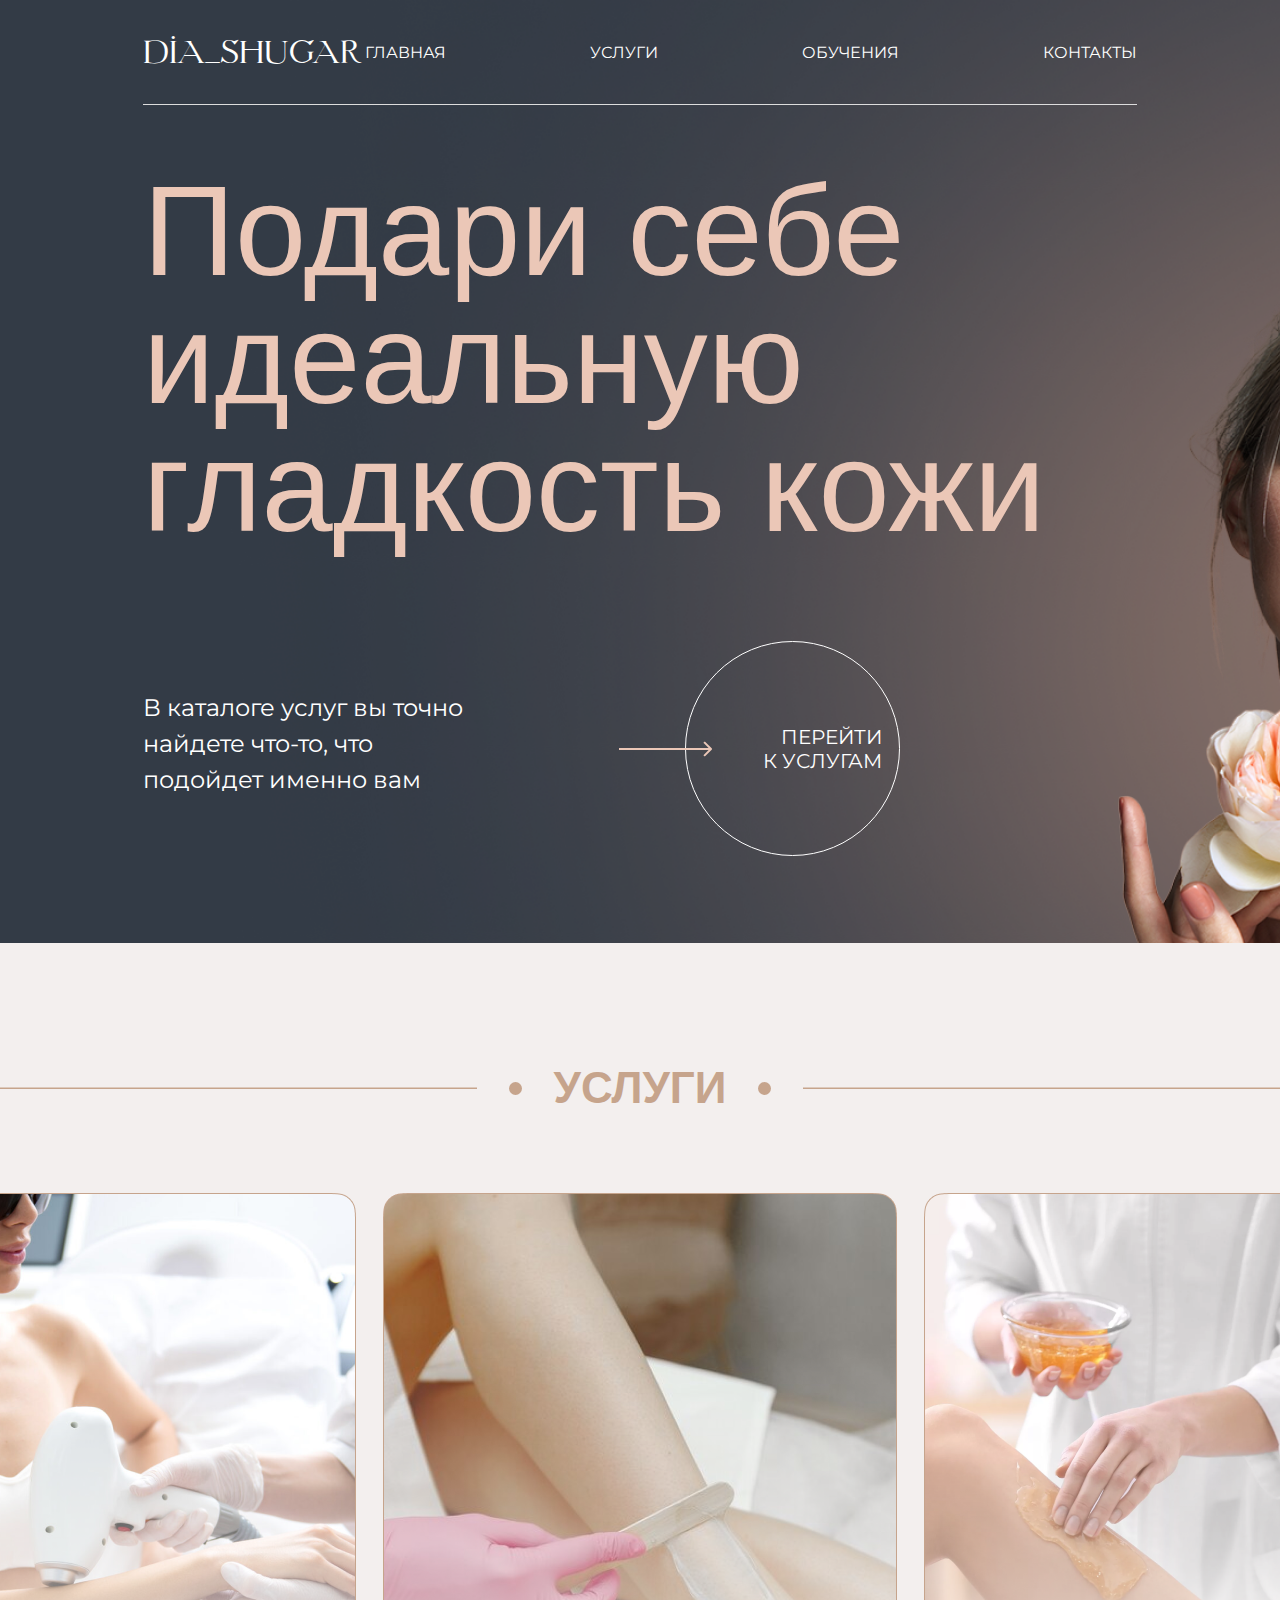
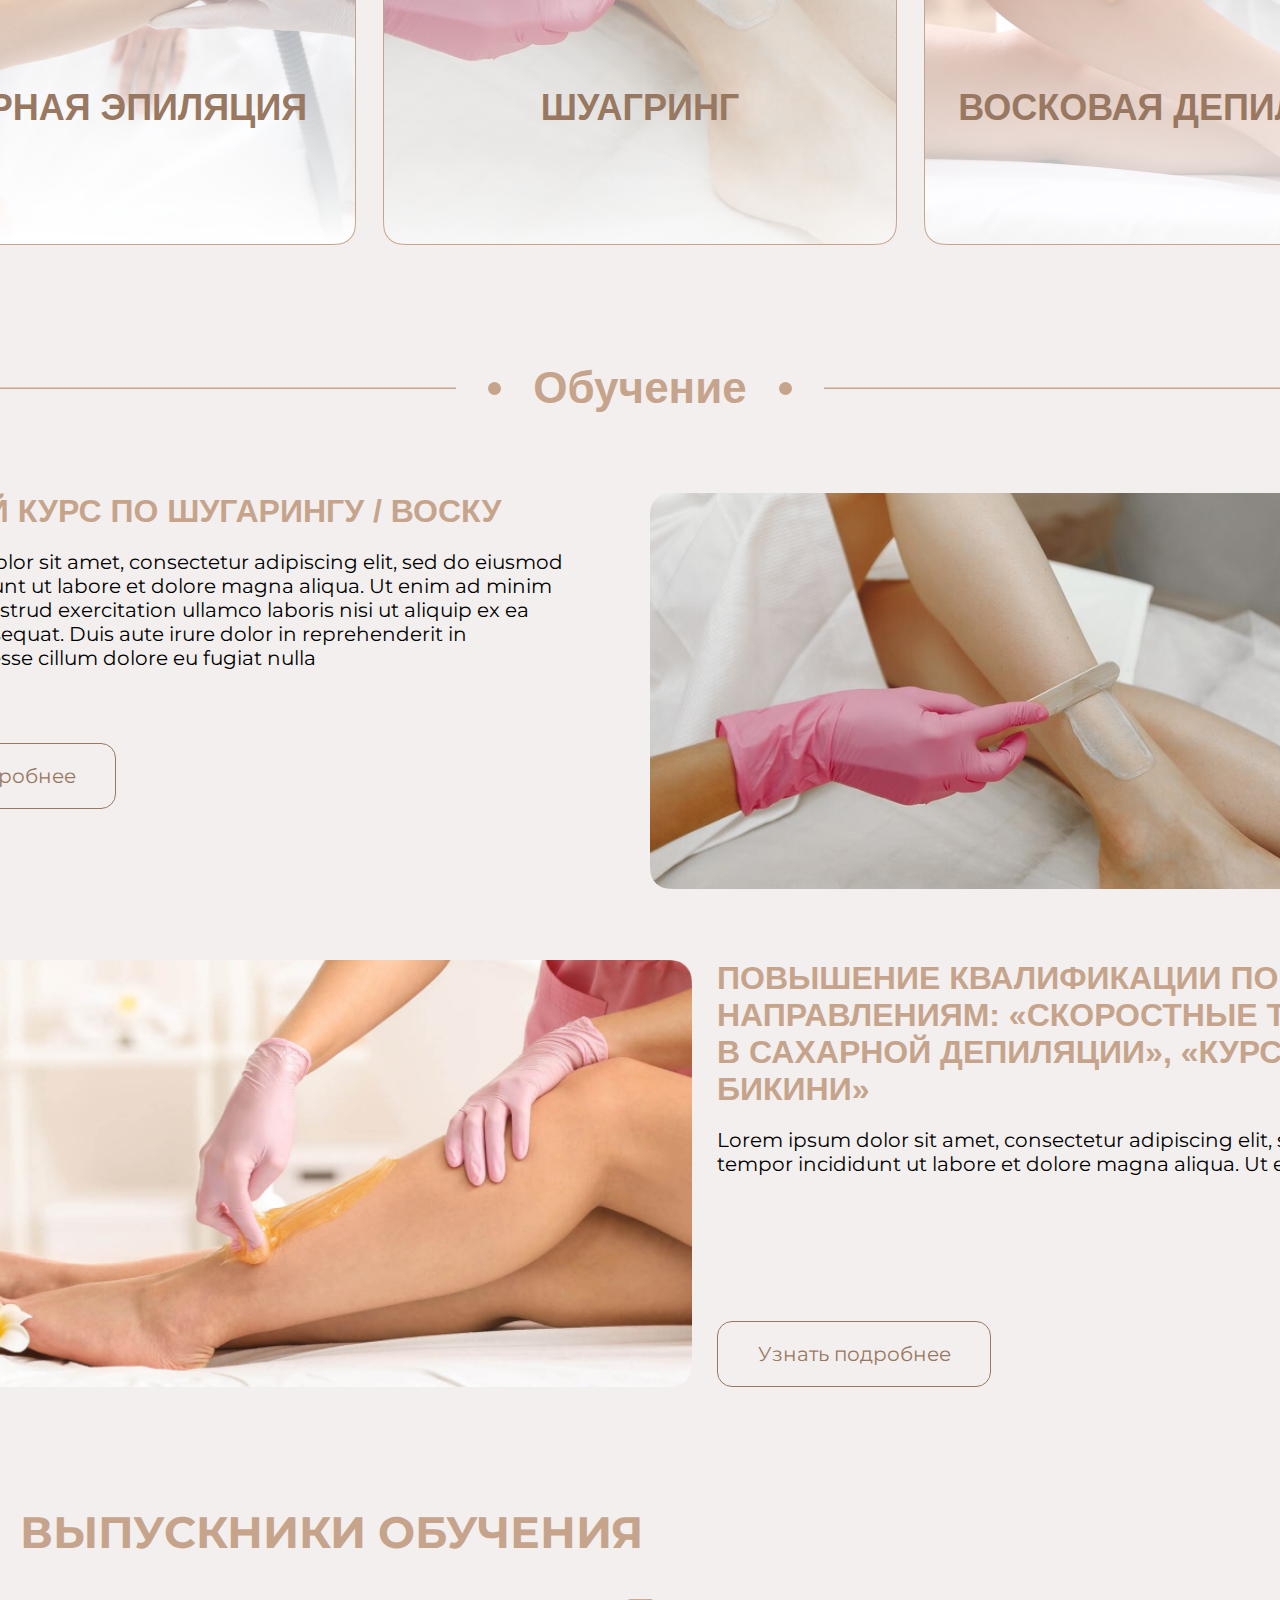
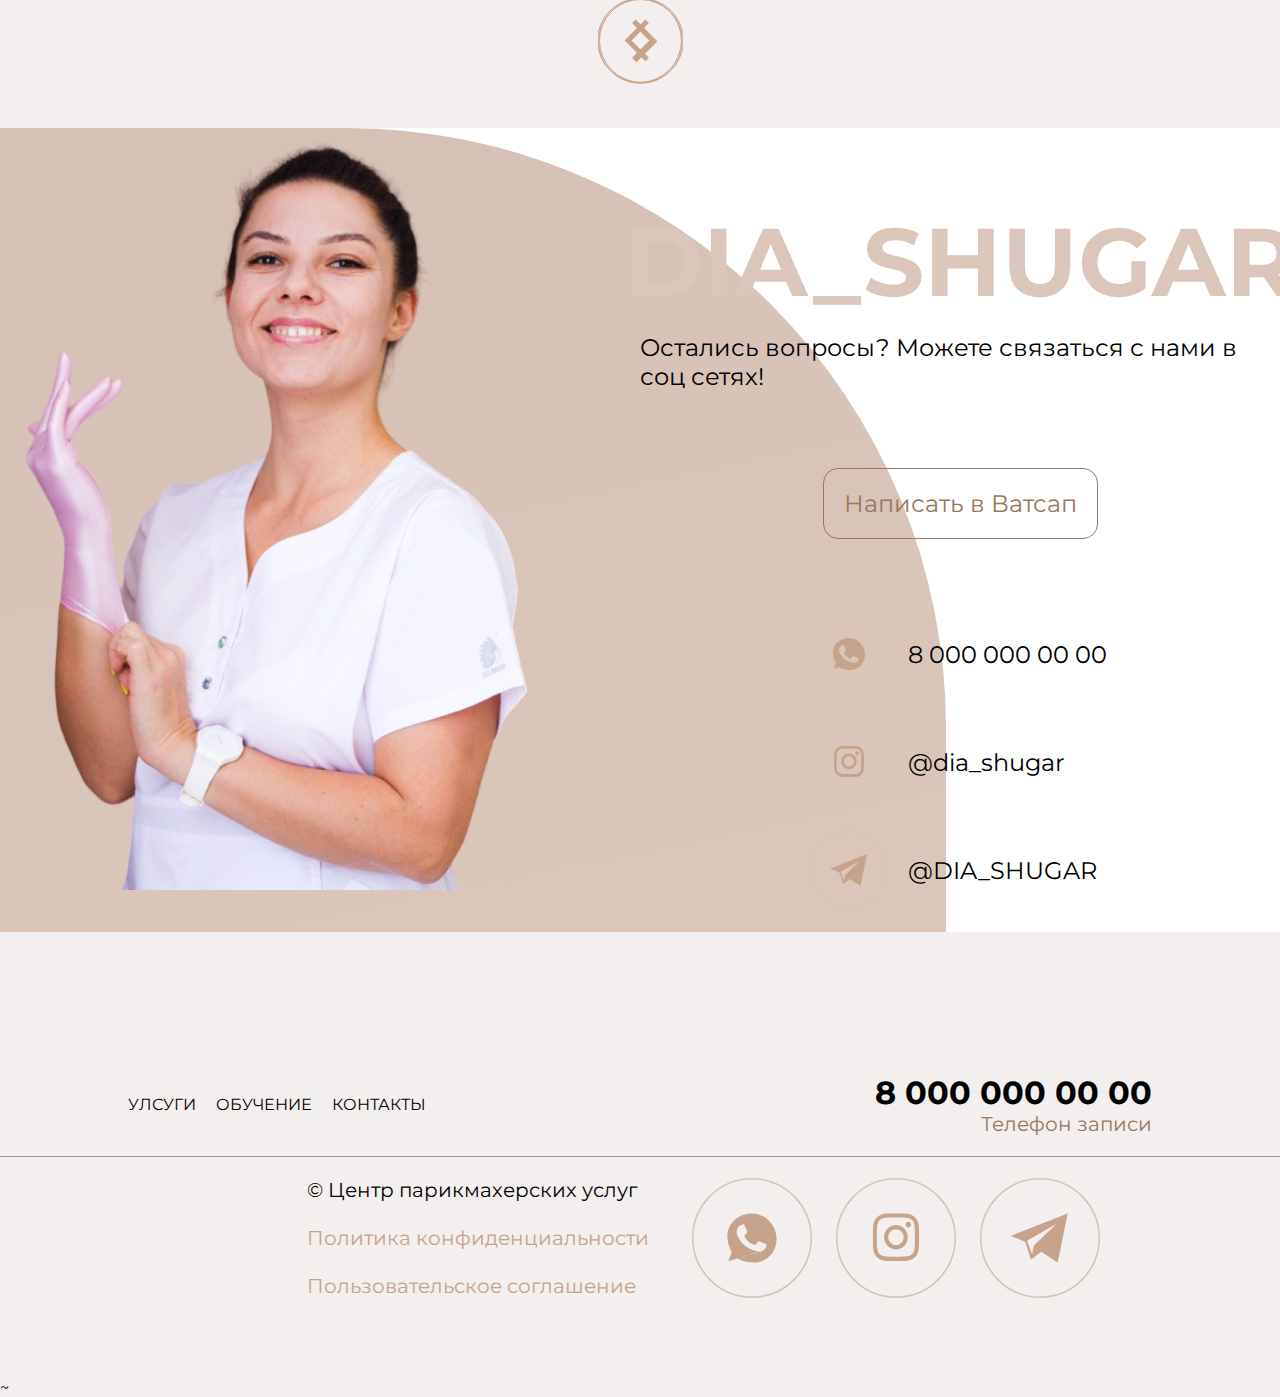
==== index.html @ 65b7fb95 "done" ====
<!DOCTYPE html>
<html lang="en">

<head>
    <meta charset="UTF-8">
    <meta name="viewport" content="width=device-width, initial-scale=1.0">
    <link rel="stylesheet" href="https://fonts.googleapis.com/css2?family=Montserrat:wght@400;700&display=swap">
    <link rel="stylesheet" href="https://cdn.jsdelivr.net/npm/swiper@11/swiper-bundle.min.css" />
    <link rel="stylesheet" href="css/normalize.css">
    <link rel="stylesheet" href="css/style.css">
    <link rel="stylesheet" href="css/adaptive.css">

    <title>DIA_SHUGAR</title>
</head>

<body>
    <header>
        <div class="centerBlock">
            <a href="/">
                <h1>DIA_SHUGAR</h1>
            </a>
            <nav>
                <ul>
                    <li><a href="/">ГЛАВНАЯ</a></li>
                    <li><a href="#service">УСЛУГИ</a></li>
                    <li><a href="#training">ОБУЧЕНИЯ</a></li>
                    <li><a href="#additional-information">КОНТАКТЫ</a></li>
                </ul>
            </nav>
        </div>
    </header>

    <div class="banner-box">
        <div class="banner-box_div">
            <div class="banner-box_div_left">
                <h1>Подари себе идеальную гладкость кожи</h1>
                <div class="banner-box_div_left_bottom">
                    <p>В каталоге услуг вы точно найдете что-то, что подойдет именно вам</p>
                    <a href="#service" class="banner-box_div_left_bottom_button">
                        <svg xmlns="http://www.w3.org/2000/svg" width="93" height="16" viewBox="0 0 93 16" fill="none">
                            <path
                                d="M92.7071 8.7071C93.0976 8.31657 93.0976 7.68341 92.7071 7.29289L86.3431 0.928925C85.9526 0.5384 85.3195 0.5384 84.9289 0.928925C84.5384 1.31945 84.5384 1.95261 84.9289 2.34314L90.5858 7.99999L84.9289 13.6568C84.5384 14.0474 84.5384 14.6805 84.9289 15.0711C85.3195 15.4616 85.9526 15.4616 86.3431 15.0711L92.7071 8.7071ZM8.74228e-08 9L92 8.99999L92 6.99999L-8.74228e-08 7L8.74228e-08 9Z"
                                fill="#EBC7B7" />
                        </svg>
                        <div class="banner-box_div_left_bottom_button_text">
                            ПЕРЕЙТИ <br> К УСЛУГАМ
                        </div>
                    </a>
                </div>
            </div>

            <div class="banner-box_div_right">
                <img src="img/woman.png" alt="#">
            </div>
        </div>
    </div>

    <section class="services" id="service">
        <div class="title">
            <img src="img/point.svg" alt="">
            <img src="img/Line.png" alt="">
            <img src="img/point.svg" alt="">
            <h1>УСЛУГИ</h1>
            <img src="img/point.svg" alt="">
            <img src="img/Line.png" alt="">
            <img src="img/point.svg" alt="">
        </div>

        <div class="services_list_card">
            <div class="services_card_1 card">
                <h1>ЛАЗЕРНАЯ ЭПИЛЯЦИЯ</h1>
                <a href="laserRemoval.html" class="service_button">
                    Узнать подробнее
                </a>
            </div>

            <div class="services_card_2 card">
                <h1>Шуагринг</h1>
                <a href="sugaring.html" class="service_button">
                    Узнать подробнее
                </a>
            </div>

            <div class="services_card_3 card">
                <h1>Восковая депиляция</h1>
                <a href="waxing.html" class="service_button">
                    Узнать подробнее
                </a>
            </div>

        </div>

    </section>

    <section class="training" id="training">
        <div class="title">
            <img src="img/point.svg" alt="">
            <img src="img/Line.png" alt="">
            <img src="img/point.svg" alt="">
            <h1>Обучение</h1>
            <img src="img/point.svg" alt="">
            <img src="img/Line.png" alt="">
            <img src="img/point.svg" alt="">
        </div>

        <div class="training-row">
            <div class="training-row_left">
                <div class="training-row_info">
                    <h2>БАЗОВЫЙ КУРС ПО ШУГАРИНГУ / ВОСКУ</h2>

                    <P>
                        Lorem ipsum dolor sit amet, consectetur adipiscing elit, sed do eiusmod tempor
                        incididunt ut labore et dolore magna aliqua. Ut enim ad minim veniam,
                        quis nostrud exercitation ullamco laboris nisi ut aliquip ex ea commodo
                        consequat. Duis aute irure dolor in reprehenderit in voluptate velit esse
                        cillum dolore eu fugiat nulla
                    </P>

                    <div class="training-row_right_mobile">
                        <img src="img/sugaring2.png" alt="#" class="desktop_image">
                    </div>

                    <div class="btnLearnMore">
                        Узнать подробнее
                    </div>

                </div>

                <div class="training-row_right">
                    <img src="img/sugaring2.png" alt="#">
                </div>
            </div>



            <div class="training-row_right">
                <div class="training-row_right">
                    <img src="img/waxing2.png" alt="#" class="desktop_image">
                </div>

                <div class="training-row_info">
                    <h2>
                        ПОВЫШЕНИЕ КВАЛИФИКАЦИИ ПО НАПРАВЛЕНИЯМ: «СКОРОСТНЫЕ ТЕХНИКИ В САХАРНОЙ ДЕПИЛЯЦИИ», «КУРС ПО
                        БИКИНИ»
                    </h2>

                    <P>Lorem ipsum dolor sit amet, consectetur adipiscing elit, sed do eiusmod
                        tempor incididunt ut labore et dolore magna aliqua. Ut enim
                    </P>

                    <div class="training-row_right_mobile">
                        <img src="img/waxing2.png" alt="#">
                    </div>


                    <div class="btnLearnMore">
                        Узнать подробнее
                    </div>

                </div>
            </div>
        </div>

    </section>

    <section class="graduates">
        <div class="graduates-title">
            <h1>ВЫПУСКНИКИ ОБУЧЕНИЯ</h1>
        </div>

        <div class="graduates-list" id="main_slider">

            <!-- Slider -->

            <div class="swiper">
                <div class="swiper-wrapper">

                    <!-- <div class="swiper-slide">
                        <div class="graduates_item">
                            <div class="graduates_item__img">
                                <img src="img/woman2.png" alt="#">
                            </div>
                            <div class="titleName">
                                <div class="titleName1">amsjdhfgb</div>
                                <div class="titleName2">asdfhsdfgh</div>
                                <div class="titleName3">ajsdgfoliuahgwsldkfjhgbasldiufghalskjdhgbfa,jsdgf</div>
                            </div>
                        </div>
                    </div> -->

                </div>

                <div class="swiper-button-prev"></div>
                <div class="swiper-button-next"></div>
<img src="img/arrow1.svg">
            </div>

        </div>

    </section>

    <section class="address">
    </section>

    <section class="additional-information" id="additional-information">


        <div class="additional-information_left">
            <div class="additional-information_left_background">
                <img src="img/photo.png" alt="#">
            </div>

        </div>

        <div class="additional-information_right">
            <h1>DIA_SHUGAR</h1>
            <p>Остались вопросы? Можете связаться с нами в соц сетях! </p>

            <div class="sendInWhatsApp">
                Написать в Ватсап
            </div>

            <div class="additional-information_right_left">
                <div class="connection">
                    <img src="img/whatsap.svg" alt="">
                    8 000 000 00 00
                </div>

                <div class="connection">
                    <img src="img/instagram.svg" alt="#">
                    @dia_shugar
                </div>

                <div class="connection">
                    <img src="img/telegram.svg" alt="#">
                    @DIA_SHUGAR
                </div>
            </div>
        </div>

        <div class="additional-information_right_left_mobile">

            <div class="additional-information_right_left_mobile_container">

                <div class="connection">
                    <img src="img/whatsap.svg" alt="">
                    8 000 000 00 00
                </div>

                <div class="connection">
                    <img src="img/instagram.svg" alt="#">
                    @dia_shugar
                </div>

                <div class="connection">
                    <img src="img/telegram.svg" alt="#">
                    @DIA_SHUGAR
                </div>

            </div>

        </div>

    </section>

    <footer>
        <div class="upper_footer">
            <ul>
                <li><a href="#">УЛСУГИ</a></li>
                <li><a href="#">ОБУЧЕНИЕ</a></li>
                <li><a href="#">КОНТАКТЫ</a></li>
            </ul>

            <div class="phone">
                <h2>8 000 000 00 00</h2>
                <p>Телефон записи</p>
            </div>

        </div>

        <hr>

        <div class="bottom_footer">
            <div class="bottom_footer_text">
                <p class="c">© Центр парикмахерских услуг</p>
                <p>Политика конфиденциальности</p>
                <p>Пользовательское соглашение</p>
            </div>

            <div class="bottom_footer_icons">
                <img src="img/whatsap.svg" alt="#">
                <img src="img/instagram.svg" alt="#">
                <img src="img/telegram.svg" alt="#">
            </div>

        </div>

    </footer>

    <script src="https://code.jquery.com/jquery-3.6.4.min.js"></script>
    <script src="https://cdn.jsdelivr.net/npm/swiper@11/swiper-bundle.min.js"></script>
    <script src="js/header.js"></script>
    <script src="js/footer.js"></script>
    <script src="js/main.js"></script>~
    <script src="edit.js"></script>
</body>

</html>
---- css/style.css ----
* {
  margin: 0;
  padding: 0;
  box-sizing: border-box;
  font-family: "Montserrat", sans-serif;
}

@font-face {
  font-family: "Palatino Linotype";
  src: url("../font/palatinolinotype_roman.ttf") format("truetype");

  font-family: "Literature Decor";
  src: url("../font/Literature-Decor.ttf") format("truetype");
}
a {
  text-decoration: none;
}
:root {
  --palatino: "Palatino Linotype", sans-serif;
  --literature: "Literature Decor", sans-serif;
}

header {
  display: flex;
  justify-content: center;
  align-items: center;
  position: absolute;
  padding: 0 143px;
  width: 100%;
}

.centerBlock {
  width: 1920px;
  border-bottom: 1px solid #dddddd;
  display: flex;
  justify-content: space-between;
  padding: 33px 0;
  align-items: center;
}

header h1 {
  color: #fff;
  font-family: var(--literature);
  font-size: 32px;
  font-style: normal;
  font-weight: 400;
  line-height: normal;
}

header nav ul {
  display: flex;
  gap: 144px;
}

header nav ul li {
  list-style: none;
}

header nav ul li a {
  text-decoration: none;
  color: white;
  font-family: "Montserrat", sans-serif;
  font-size: 16px;
}

header nav ul li a:hover {
  color: #c6a48c;
}

.banner-box {
  height: 943px;
  background: url("../img/banner.png");
  background-size: cover;
  display: flex;
  justify-content: center;
  width: 100%;
  padding: 0 143px;
}

.banner-box_div {
  display: flex;
  align-items: center;
  width: 1920px;
  height: 100%;
}

.banner-box_div_left {
  display: flex;
  flex-direction: column;
  gap: 90px;
  margin-top: 80px;
}

.banner-box_div_left h1 {
  color: #ebc7b7;
  width: 950px;
  font-family: var(--palatino);
  font-size: 128px;
  font-style: normal;
  font-weight: 400;
  line-height: 100%;
}

.banner-box_div_left p {
  width: 324px;
  height: 117px;
  color: #fff;
  font-size: 24px;
  font-style: normal;
  font-weight: 400;
  line-height: 150%;
}

.banner-box_div_left_bottom {
  display: flex;
  gap: 218px;
  align-items: center;
}

.banner-box_div_left_bottom_button {
  width: 215px;
  height: 215px;
  display: flex;
  align-items: center;
  justify-content: center;
  border: 1px solid #fff;
  border-radius: 50%;
  gap: 54px;
  position: relative;
  text-decoration: none;
}

.banner-box_div_left_bottom_button svg {
  position: absolute;
  left: -67px;
}

.banner-box_div_left_bottom_button_text {
  width: 100%;
  text-align: right;
  color: #fff;
  font-size: 20px;
  font-style: normal;
  font-weight: 400;
  line-height: normal;
  text-transform: uppercase;
  padding-right: 17px;
}

.banner-box_div_right {
  position: relative;
  height: 100%;
}

.banner-box_div_right img {
  position: absolute;
  bottom: 0;
}

.services {
  display: flex;
  flex-direction: column;
  align-items: center;
  background-color: #f3efee;
  padding-top: 120px;
  /* padding-bottom: 120px; */
}

.title {
  display: flex;
  justify-content: center;
  align-items: center;
  gap: 32px;
  margin-bottom: 80px;
}

.title h1 {
  display: flex;
  color: #c6a48c;
  font-size: 44px;
  font-family: var(--palatino);
}

.services_list_card {
  display: flex;
  gap: 27px;
  position: relative;
  text-align: center;
}

.services_card_1 {
  background-image: url("../img/laserHairRemoval.png");
  text-transform: uppercase;
  padding-bottom: 30px;
}

.services_card_3 {
  background-image: url("../img/waxing.png");
  text-transform: uppercase;
  padding-bottom: 30px;
}

.card {
  display: flex;
  flex-direction: column;
  justify-content: end;
  align-items: center;
  width: 514px;
  height: 652px;
  cursor: pointer;
  transition: all 0.3s ease-in-out;
}

.card:hover .service_button {
  /* display: flex; */
  opacity: 1;
}

.card a {
  text-decoration: none;
  color: #987861;
  transition: all 0.3s ease-in-out;
}

.services_card_2 {
  background-image: url("../img/sugaring.png");
  text-transform: uppercase;
  padding-bottom: 30px;
}

.services_list_card h1 {
  font-family: var(--palatino);
  font-size: 36px;
  color: #987861;
}

.service_button {
  display: flex;
  opacity: 0;
  align-items: center;
  justify-content: center;
  border: 1px solid #c6a48c;
  padding: 10px;
  width: 274px;
  border-radius: 50px;
  height: 62px;
  margin-top: 24px;
  transition: all 0.3s ease-in-out;
}

.service_button:hover {
  opacity: 1;
  background-color: #c6a48c;
  color: white;
}

.training {
  display: flex;
  flex-direction: column;
  align-items: center;
  background-color: #f3efee;
  padding-top: 118px;
  padding-bottom: 118px;
}

.training-title {
  display: flex;
  justify-content: center;
}

.training-title h1 {
  color: #c6a48c;
  font-size: 44px;
  margin-bottom: 80px;
}

.training-row {
  display: flex;
  flex-direction: column;
  align-items: center;
  gap: 71px;
}

.training-row_left {
  display: flex;
  gap: 87px;
}

.training-row_info {
  display: flex;
  flex-direction: column;
}

.training-row_info h2 {
  color: #c6a48c;
  font-size: 32px;
  font-family: var(--palatino);
  width: 721px;
}

.training-row_info p {
  margin-top: 20px;
  font-size: 20px;
  font-family: "Montserrat", sans-serif;
  width: 721px;
  height: 149px;
}

.btnLearnMore {
  text-align: center;
  color: #987861;
  font-size: 20px;
  font-family: "Montserrat", sans-serif;
  border: 1px solid #987861;
  padding: 20px;
  border-radius: 15px;
  width: 274px;
  margin-top: 44px;
}

.btnLearnMore:hover {
  background-color: #987861;
  color: white;
}

.training-row_right {
  display: flex;
  gap: 87px;
}

.tra .training-row_right .training-row_info h2 {
  width: 721px;
  height: 195px;
}

.graduates {
  display: flex;
  flex-direction: column;
  padding: 0 20px;
  /* align-items: center; */
  background-color: #f3efee;
  /* height: 600px; */
}

.graduates h1 {
  color: #c6a48c;
  font-size: 44px;
}

.graduates-list {
  display: flex;
  justify-content: center;
  align-items: center;
  padding: 40px 0;
  width: 100%;
  /* max-width: 1600px; */
}

/*  */

/*  */

.additional-information {
  display: flex;
  justify-content: center;
  background-color: white;
  width: 100%;
}

.additional-information_left {
  width: 50%;
}
.additional-information_right {
  width: 50%;
}

.additional-information_left_background {
  width: 946px;
  height: 804px;
  border-radius: 0px 600px 0px 0px;
  background: linear-gradient(
      168deg,
      rgba(190, 173, 161, 0.2) 13.41%,
      rgba(218, 197, 186, 0) 91.09%
    ),
    #dbc6bb;
}

.additional-information_left_background img {
  width: 547px;
  height: 762px;
}

.additional-information_right {
  display: flex;
  flex-direction: column;
  align-items: center;
  margin-top: 75px;
}

.additional-information_right h1 {
  color: #dbc6bb;
  font-size: 96px;
}

.additional-information_right p {
  font-size: 24px;
  font-family: "Montserrat", sans-serif;
  color: black;
  margin-top: 13px;
}

.sendInWhatsApp {
  border: 1px solid #987861;
  color: #987861;
  border-radius: 15px;
  padding: 20px;
  font-size: 24px;
  font-family: "Montserrat", sans-serif;
  text-align: center;
  margin-top: 77px;
}

.connection {
  display: flex;
  align-items: center;
  width: 300px;
  gap: 20px;
}

.additional-information_right_left {
  display: flex;
  flex-direction: column;
  gap: 30px;
  margin-top: 76px;
  font-size: 24px;
}

footer {
  display: flex;
  flex-direction: column;
  justify-content: center;
  align-items: center;
  background-color: #f3efee;
  padding-bottom: 80px;
  padding-top: 141px;
}

.phone {
  display: flex;
  flex-direction: column;
  align-items: end;
  color: #000;
  font-family: "Montserrat", sans-serif;
}

.phone h2 {
  font-size: 32px;
}

.phone p {
  color: #987861;
  font-family: "Montserrat", sans-serif;
  font-size: 20px;
}

.upper_footer {
  display: flex;
  justify-content: space-between;
  align-items: center;
  width: 80%;
  /* Измените значение в зависимости от ваших требований */
}

footer ul {
  display: flex;
  gap: 20px;
  margin: 0;
  padding: 0;
}

footer ul li {
  list-style: none;
}

footer ul li a {
  text-decoration: none;
  color: black;
  font-family: "Montserrat", sans-serif;
}

footer hr {
  background: #987861;
  width: 1636px;
  height: 1px;
  margin-top: 20px;
  margin-bottom: 20px;
}

.bottom_footer {
  display: flex;
}

.bottom_footer_text {
  width: 385px;
  display: flex;
  flex-direction: column;
  /* justify-content: space-between; */
  gap: 24px;
}

.bottom_footer_text p {
  font-size: 20px;
  font-family: "Montserrat", sans-serif;
  color: #c6a48c;
}

.bottom_footer_text .c {
  color: black;
}

.bottom_footer_icons {
  display: flex;
  gap: 24px;
}

.bottom_footer_icons img {
  max-width: 100%; /* Чтобы избежать изменения размеров изображения */
}

.secondary-pages h1 {
  color: black;
}

.secondary-pages nav ul li a {
  color: black;
}

/* Лазерная эпиляция  */
.laserRemoval {
  display: flex;
  flex-direction: column;
  padding: 183px 143px 144px;
}

.laserRemoval_box_1 {
  display: flex;
  gap: 64px;
}

.laserRemoval_box_1_right p {
  display: flex;
  flex-direction: column;
  font-size: 20px;
  font-family: "Montserrat", sans-serif;
}

.laserRemoval_box_1_right h1 {
  /* font-family: var(--literature); */
  margin-top: 34px;
  margin-bottom: 34px;
  font-size: 40px;
}

.laserRemoval_box_1_left {
  display: flex;
  flex-direction: column;
}

.laserRemoval_box_1_left h1 {
  font-size: 48px;
  color: #c6a48c;
  margin-bottom: 37px;
  font-family: var(--literature);
}

.laserRemoval_box_2 {
  display: flex;
  gap: 270px;
}

.laserRemoval_box_2_left h1 {
  font-size: 30px;
  font-family: var(--literature);
  margin-top: 80px;
}

.laserRemoval_box_2_left_b {
  width: 624px;
  font-size: 20px;
  font-family: "Montserrat", sans-serif;
}

.laserRemoval_box_2_left_b1_title {
  display: flex;
  margin-top: 32px;
  margin-bottom: 20px;
  text-align: center;
  align-items: center;
  gap: 10px;
}

.laserRemoval_box_2_left_b1_title img {
  padding: 10px;
  border: 1px solid #c6a48c;
  border-radius: 50%;
  width: 50px;
  height: 50px;
}

.laserRemoval_box_2_right {
  display: flex;
  flex-direction: column;
}

.laserRemoval_box_2_right_text {
  display: flex;
  gap: 22px;
}

.laserRemoval_box_2_right_text p {
  font-size: 20px;
  font-family: "Montserrat", sans-serif;
}

.laserRemoval_box_2_right {
  margin-top: 80px;
}

.laserRemoval_box_1_right h1 {
  font-family: var(--literature);
  font-size: 30px;
}

.laserRemoval_box_2_right_bottom {
  margin-top: 124px;
}

.laserRemoval_box_2_right_upper h1 {
  font-family: var(--literature);
  font-size: 30px;
  margin-bottom: 32px;
}

.laserRemoval_box_2_right_bottom h1 {
  font-family: var(--literature);
  font-size: 30px;
  margin-bottom: 32px;
}

.laserRemoval_box_2_right_bottom p {
  font-size: 20px;
  font-family: "Montserrat", sans-serif;
}

.laserRemoval_box_3 {
  display: flex;
  margin-top: 80px;
  gap: 170px;
}

.laserRemoval_box_3 h1 {
  margin-bottom: 32px;
}

.laserRemoval_box_3 p {
  font-size: 20px;
  font-family: "Montserrat", sans-serif;
}

.laserRemoval_box_3_left h1 {
  font-family: var(--literature);
  font-size: 30px;
  width: 720px;
}

.laserRemoval_box_3_left p {
  display: flex;
  flex-direction: column;
  width: 624px;
}

.laserRemoval_box_3_right h1 {
  font-family: var(--literature);
  font-size: 30px;
}

.before-after {
  display: flex;
  flex-direction: column;
  justify-content: center;
  align-items: center;
  background-color: #dbd7d2;
  /* height: 779px; */
  padding: 0 60px;
}

.feedback {
  /* height: 400px; */
  background-color: #f3efee;
}

.gift-certificates {
  display: flex;
  flex-direction: column;
  align-items: center;
  height: 500px;
}
.gift-certificates_title h1 {
  font-family: var(--literature);
  font-size: 30px;
  color: #c6a48c;
  font-size: 48px;
}

.sugaring {
  display: flex;
  padding-top: 187px;
  justify-content: center;
  gap: 84px;
  padding-bottom: 144px;
}

.sugaring h1 {
  color: #c6a48c;
  font-size: 48px;
  font-family: var(--literature);
}

.sugaring_left_1 img {
  margin-top: 37px;
}

.sugaring_left_2 {
  display: flex;
  flex-direction: column;
  gap: 30px;
}

.sugaring_left_2 h1 {
  margin-top: 80px;
  color: #000;
  font-size: 40px;
  width: 626px;
  margin-bottom: 43px;
}

.sugaring_left_2_card_title {
  display: flex;
  width: 624px;
  align-items: center;
  gap: 10px;
}

.sugaring_left_2_card_title img {
  padding: 10px;
  border: 1px solid #987861;
  border-radius: 50%;
  width: 50px;
  height: 50px;
}

.sugaring_left_2_card p {
  margin-top: 10px;
  font-size: 20px;
  width: 624px;
}

.sugaring_left_2_card h2 {
  font-size: 20px;
}

.sugaring_right {
  margin-top: 37px;
}

.sugaring_right p {
  font-size: 20px;
  font-family: "Montserrat", sans-serif;
  width: 845px;
}

.sugaring_right_2 {
  display: flex;
  flex-direction: column;
  margin-top: 34px;
}

.sugaring_right_2 h1 {
  font-size: 40px;
  color: #000;
  font-family: var(--literature);
}

.sugaring_right_2_card {
  display: flex;
  flex-direction: column;
  gap: 30px;
}

.sugaring_right_2_card_title {
  display: flex;
  margin-top: 32px;
  gap: 20px;
  align-items: center;
}

.waxing {
  display: flex;
  padding-top: 167px;
  gap: 64px;
  justify-content: center;
  padding-bottom: 144px;
}

.waxing_left {
  display: flex;
  flex-direction: column;
  gap: 80px;
}

.waxing_left_1 {
  display: flex;
  flex-direction: column;
  gap: 37px;
}

.waxing_left_2 {
  display: flex;
  flex-direction: column;
  gap: 43px;
  width: 624px;
}

.waxing_left_2_card_title {
  display: flex;
  gap: 20px;
  align-items: center;
}

.waxing_left_2_card_title img {
  padding: 10px;
  border: 1px solid #987861;
  border-radius: 50%;
  width: 50px;
  height: 50px;
}

.waxing_left_2_card {
  display: flex;
  flex-direction: column;
  gap: 30px;
}

.waxing_left_2_card p {
  font-size: 20px;
  font-family: "Montserrat", sans-serif;
}

.waxing_right_1 p {
  font-size: 20px;
  font-family: "Montserrat", sans-serif;
  width: 845px;
}

.waxing_right_2 {
  display: flex;
  flex-direction: column;
}

.waxing_right_2 h1 {
  margin-top: 44px;
  margin-bottom: 80px;
  font-size: 40px;
  font-family: var(--literature);
  width: 610px;
}

.waxing_right_2 p {
  display: flex;
  flex-direction: column;
  font-size: 20px;
  font-family: "Montserrat", sans-serif;
  width: 869px;
}

.waxing_right_3 {
  display: flex;
  flex-direction: column;
  margin-top: 80px;
}

.waxing_right_3 h1 {
  font-family: var(--literature);
  font-size: 40px;
  margin-bottom: 56px;
}

.waxing_right_3 p {
  font-family: "Montserrat", sans-serif;
  font-size: 20px;
}

.waxing_right_3_card {
  display: flex;
  gap: 31px;
}

.waxing_right_3_list_card {
  display: flex;
  flex-direction: column;
  margin-top: 31px;
  gap: 30px;
  width: 624px;
  margin-left: 80px;
}

.waxing_right_4 {
  display: flex;
  flex-direction: column;
}

.waxing_right_4 {
  margin-top: 85px;
}

.waxing_right_4 h1 {
  font-family: var(--literature);
  font-size: 40px;
  width: 643px;
  margin-bottom: 32px;
}

.waxing_right_4 p {
  font-family: "Montserrat", sans-serif;
  font-size: 20px;
  width: 624px;
}

.training-row_right_mobile {
  display: none;
}

.additional-information_right_left_mobile {
  display: none;
}

.laserRemoval_box_2_right_text_phone {
  display: flex;
  justify-content: center;
  align-items: center;
  text-align: center;
  padding: 20px;
  border: 1px solid #c6a48c;
  border-radius: 50%;
  width: 50px;
  height: 50px;
  color: #987861;
}

.laserRemoval_box_2_right_text {
  margin-bottom: 20px;
}

/*  */
.swiper {
}

.swiper-wrapper {
}

.swiper-slide {
  display: flex;
  justify-content: center;
  align-items: center;
}

.graduates_item {
  /* width: 100%; */
  /* max-width: 1600px; */
}

.graduates_item__img {
  /* width: 460px; */
  height: 500px;
  overflow: hidden;
  border-radius: 8px;
}

.graduates_item__img img {
  width: 100%;
  height: 100%;
  object-fit: cover;
}

.titleName {
  padding: 10px 0;
  display: flex;
  flex-direction: column;
  gap: 16px;
}
.titleName1 {
  font-size: 36px;
  color: #c6a48c;
}

.titleName2 {
  font-size: 24px;
  color: #c6a48c;
}

.titleName3 {
  font-size: 20px;
  color: #000;
}

.swiper-button-prev {
  margin-left: 20px;
}
.swiper-button-next {
  margin-right: 20px;
}

.swiper-button-prev::after {
  content: url("../img/arrow2.svg");
}
.swiper-button-next::after {
  content: url("../img/arrow1.svg");
}
---- css/adaptive.css ----
/* Адаптивный дизайн для восковой депиляции*/
@media (min-width: 320px) and (max-width: 768px) {
    header {
        display: none;    
    }

    .waxing {
        flex-direction: column;
        padding-top: 0;
    }

    .waxing_left_2 h1 {
        font-size: 16px;
    }

    .waxing_left_2_card p {
        width: 300px;
    }

    .waxing_right_1 p {
        width: 300px;
    }

    .waxing_right_2 h1 {
        font-size: 20px;
    }

    .waxing_right_2 p {
        width: 300px;
    }

    

    .waxing_right_3_list_card p {
        width: 300px;
    }
}

/* Адаптивый дизайн для главной страницы */
@media (min-width: 320px) and (max-width: 767px) { 
    header nav ul {
        flex-direction: column;
        gap: 10px;
        align-items: center;
    }
    
    header nav ul li a {
        color: black;
        font-size: 14px;
    }
    
    .centerBlock {
        display: block;
        border: 0;
    }
    
    .centerBlock h1 {
        color: black;
        margin-bottom: 10px;
    }
    
    .services {
        padding-top: 200px;
    }

    .services_list_card {
        flex-direction: column;
    }

    .services_list_card .card {
        width: 280px;
        border: 1px solid #C6A48C;
        border-radius: 20px;
    }

    .services_list_card .card h1 {
        font-size: 30px;
    }

    .service_button {
        width: auto;
    }

    .title {
        margin-bottom: 30px;
    }
    .title img {
        display: none;
    }

    .training {
        padding-top: 20px;
        justify-content: center;
    }

    .training img {
        /* display: none; */
        width: 300px;
    }

    .training-row_left {
        flex-direction: column;
        gap: 30px;
    }

    .training-row_info {
        display: flex;
        flex-direction: column;
    }

    .training-row_info h2 {
        font-size: 20px;
        width: 300px;
    }

    .training-row_info p {
        font-size: 16px;
        width: 300px;
    }

    .btnLearnMore {
        margin-top: 70px;
        align-items: center;
        justify-content: center;
    }

    .training-row_right {
        display: block;
    }

    .desktop_image {
        display: none;
    }

    .training-row_right_mobile {
        display: block;
    }


    .graduates {
        display: none;
    }

    .additional-information {
        flex-direction: column;
    }

    .additional-information_left_background {
        width: auto;
        height: 431px;
    }

    .additional-information_left_background img {
        width: 310px;
        height: auto;
    }

    .additional-information_right{
        width: auto;
    }

    .additional-information_right h1 {
        font-size: 40px;
    }

    .additional-information_right p {
        font-size: 18px;
    }

    .sendInWhatsApp {
        margin-top: 0;
        margin-top: 20px;
    }

    footer {
        flex-direction: column;   
        align-items: center;
        /* margin-left: 100px; */
    }

    .upper_footer {
        flex-direction: column;
    }

    .banner-box {
        display: none;
    }

    hr {
        display: none;
    }

    .bottom_footer {
        flex-direction: column;
        gap: 20px;
    }

    .phone {
        margin-top: 10px;
        margin-bottom: 10px;
    }

    .phone h2 {
        font-size: 20px;
    }

    .phone p {
        font-size: 14px;
        text-align: center;
    }

    .bottom_footer_text {
        gap: 10px;
    }

    .bottom_footer_text {
        width: auto;
    }
    
    .bottom_footer_icons {
        align-items: center;
    }

}

@media (min-width:768px) and (max-width: 1200px) {
    .centerBlock {
        border: none;
        flex-direction: column;
    }

    .centerBlock h1 {
        color: black;
    }

    header nav ul {
        margin-top: 20px;
    }

    header nav ul li a {
        font-size: 20px;
    }

    header nav ul {
        gap: 20px;
    }

    header nav ul li a {
        color: black;
    }
    
    .services {
        padding-top: 0;
        padding-top: 120px;
    }

    .services_list_card {
        flex-direction: row;
        justify-content: center;
    }

    .services_list_card .card {
        border: 1px solid #C6A48C;
        border-radius: 20px;
    }

    .services_list_card .card h1 {
        font-size: 30px;
    }

    .card {
        display: flex;
        width: 220px;
    }

    .service_button {
        width: auto;
    }

    .title {
        margin-bottom: 30px;
    }
    .title img {
        display: none;
    }

    .training {
        padding-top: 20px;
        justify-content: center;
    }

    .training img {
        /* display: none; */
        width: 300px;
    }

    .training-row_left {
        flex-direction: column;
        align-items: center;
        gap: 30px;
    }

    .training-row_info {
        display: flex;
        flex-direction: column;
        align-items: center;
    }

    .training-row_info h2 {
        font-size: 20px;
        /* width: 300px; */
    }

    .training-row_info p {
        font-size: 16px;
        height: 20px;
    }

    .btnLearnMore {
        align-items: center;
        justify-content: center;
    }

    .training-row_right {
        display: block;
    }

    .desktop_image {
        display: none;
    }

    .training-row_right_mobile {
        display: flex;
        justify-content: center;
        align-items: center;
    }

    .training-row_right_mobile {
        margin-top: 40px;
    }    


    .graduates {
        display: none;
    }

    .laserRemoval_box_2_left_b1_title {
        display: flex;
        flex-direction: column;
    }

    .additional-information_left_background {
        width: auto;
        height: 431px;
    }

    .additional-information_left_background img {
        width: 310px;
        height: auto;
    }

    .additional-information_right{
        width: auto;
    }
    .additional-information_right h1 {
        font-size: 40px;
    }

    .additional-information_right p {
        font-size: 18px;
    }

    .sendInWhatsApp {
        margin-top: 0;
        margin-top: 20px;
    }

    .additional-information_right_left {
        gap: 10px;
        margin-top: 20px;
    }

    .additional-information_right_left_mobile {
        display: flex;
        flex-direction: column;
        margin-left: 20px;
        margin-top: 120px;
    }

    .connection img {
        height: 30px;
        width: 30px;
    }

    .additional-information_right_left_mobile_container {
        display: none;
        flex-direction: column;
    }

    .banner-box {
        display: none;
    }
}

/* Адпативный дизайн для лазерной депиляции */
@media (min-width: 320px) and (max-width: 768px) {

    header nav ul {
        flex-direction: column;
        gap: 10px;
        align-items: center;
    }
    
    header nav ul li a {
        color: black;
        font-size: 14px;
    }
    
    .centerBlock {
        display: block;
        border: 0;
    }
    
    .centerBlock h1 {
        color: black;
        margin-bottom: 10px;
    }

    .laserRemoval {
        padding-top: 180px;
        align-items: center;
        padding-left: 0;
        padding-right: 0;
        padding-bottom: 0;
    }

    .laserRemoval_box_1 {
        flex-direction: column;
        margin-top: 20px;
        margin-left: 20px;
        margin-right: 20px;
        margin-bottom: 20px;
    }

    .laserRemoval_box_1_left {
        align-items: center;
    }

    .laserRemoval_box_1_left h1 {
        font-size: 20px;
        width: auto;
    }

    .laserRemoval_box_1_left img {
        width: 300px;
    }

    .laserRemoval_box_1 p {
        width: 400px;
    }

    .laserRemoval_box_1_right {
        display: flex;
        flex-direction: column;
        align-items: center;
        gap: 0px;
    }

    .laserRemoval_box_1_right {
        align-items: center;
    }

    .laserRemoval_box_1_right h1 {
        width: auto;
        font-size: 25px;
    }

    .laserRemoval_box_1_right p {
        font-size: 18px;
        width: auto;
    }

    .laserRemoval_box_2 {
        margin-left: 20px;
        margin-right: 20px;
    }

    .laserRemoval_box_2_right {
        gap: 0px;
    }

    .laserRemoval_box_2 {
        flex-direction: column;
        gap: 10px;
    }
    
    .laserRemoval_box_2_left {
        /* width: auto; */
    }

    .laserRemoval_box_2_left h1 {
        font-size: 20px;
        margin-top: 0;
    }

    .laserRemoval_box_2_left_b {
        width: auto;
    }

    .laserRemoval_box_2_right_text {
        margin-bottom: 20px;
        gap: 10px;
    }

    .laserRemoval_box_2_left_b1_title {
        display: flex;
        align-items: center;
        gap: 10px;
    }

    .laserRemoval_box_2_right_upper h1 {
        font-size: 20px;
    }

    .laserRemoval_box_2_left_b1_title img {
        border: 1px solid #C6A48C;
        padding: 20px;
        border-radius: 50%;
    }

    .laserRemoval_box_2_right_text img {
        border: 1px solid #C6A48C;
        padding: 20px;
        border-radius: 50%;
        height: 50px;
    }

    .laserRemoval_box_2_right_text_phone {
        border: 1px solid #C6A48C;
        border-radius: 50%;
        padding: 10px;
        display: flex;
        justify-content: center;
        text-align: center;
        align-items: center;
        width: 60px;
        height: 60px;
    }

    .laserRemoval_box_3 {
        display: none;
    }

    .before-after {
        display: none;
    }

    .feedback {
        display: none;
    }

    .gift-certificates {
        display: none;
    }
}

@media (min-width:768px) and (max-width: 1200px) {
    .laserRemoval {
        padding: 0;
        align-items: center;
        padding-top: 250px;
    }

    .laserRemoval_box_1 {
        flex-direction: column;
        margin-top: 20px;
        margin-left: 20px;
        margin-right: 20px;
        margin-bottom: 20px;
    }

    .laserRemoval_box_1_left {
        align-items: center;
    }

    .laserRemoval_box_1_left h1 {
        font-size: 25px;
    }

    .laserRemoval_box_1_left img {
        width: auto;
    }

    .laserRemoval_box_1 p {
        width: 400px;
    }

    .laserRemoval_box_1_right {
        display: flex;
        flex-direction: column;
        align-items: center;
        gap: 0px;
    }

    .laserRemoval_box_1_right {
        align-items: center;
    }

    .laserRemoval_box_1_right h1 {
        width: auto;
        font-size: 25px;
    }

    .laserRemoval_box_1_right p {
        font-size: 18px;
        width: auto;
    }

    .laserRemoval_box_2 {
        margin-left: 20px;
        margin-right: 20px;
    }

    .laserRemoval_box_2_right {
        gap: 0px;
    }

    .laserRemoval_box_2 {
        flex-direction: column;
        gap: 10px;
    }

    .laserRemoval_box_2_left h1 {
        font-size: 20px;
        margin-top: 0;
    }

    .laserRemoval_box_2_left_b {
        width: auto;
    }


    .laserRemoval_box_3 {
        display: none;
    }

    .before-after {
        display: none;
    }

    .feedback {
        display: none;
    }

    .gift-certificates {
        display: none;
    }
}

/*Адаптивный дизайн для шугаринга*/
@media (min-width: 320px) and (max-width: 768px) {
    .sugaring {
        flex-direction: column;
        align-items: center;
        padding-top: 200px;
        gap: 20px;
    }

    .sugaring_left {
        display: none;
        /* display: flex; */
        flex-direction: column;
        align-items: center;   
    }

    .sugaring_left_1 img {
        width: 500px;
    }

    .sugaring_left_2 h1 {
        font-size: 20px;
        width: 300px;
    }

    .sugaring_left_2_card .sugaring_left_2_card_title {
        width: 300px;
    }

    .sugaring_left_2_card p {
        width: 300px;
    }

    .sugaring_right {
        display: flex;
        flex-direction: column;
        align-items: center;
    }

    .sugaring_right p {
        font-size: 16px;
        width: auto;
    }

    .sugaring_right_2 {
        display: flex;
        flex-direction: column;
        justify-content: center;
        align-items: center;
    }

    .sugaring_right_2 h1 {
        font-size: 20px;
        text-align: center;
    }

    .sugaring_right_2_card {
        align-items: center;
    }
    
}

@media (min-width:768px) and (max-width: 1200px) {
    header {
        display: none;
    }

    .sugaring {
        flex-direction: column;
        align-items: center;
        padding-top: 0;
    }

    .sugaring_left_1 img {
        width: 300px;
    }

    .sugaring_left_2 {
        flex-direction: row;
        flex-wrap: wrap;
        justify-content: center;
    }

    .sugaring_left_2 h1 {
        font-size: 20px;
        width: 100%;
        text-align: center;
    }

    .sugaring_left_2_card .sugaring_left_2_card_title {
        width: 300px;
    }

    .sugaring_left_2_card p {
        width: 300px;
    } 

    .sugaring_right {
        display: flex;
        flex-direction: column;
        align-items: center;
    }

    .sugaring_right p {
        font-size: 16px;
        width: 300px;
    }

    .sugaring_right_2 {
        flex-direction: row;
        flex-wrap: wrap;
        align-items: center;
    }

    .sugaring_right_2 h1 {
        font-size: 20px;
        width: 100%;
        text-align: center;
    }

    .sugaring_right_2_card {
        align-items: center;
    }

    .exept {
        width: auto;
    }
}
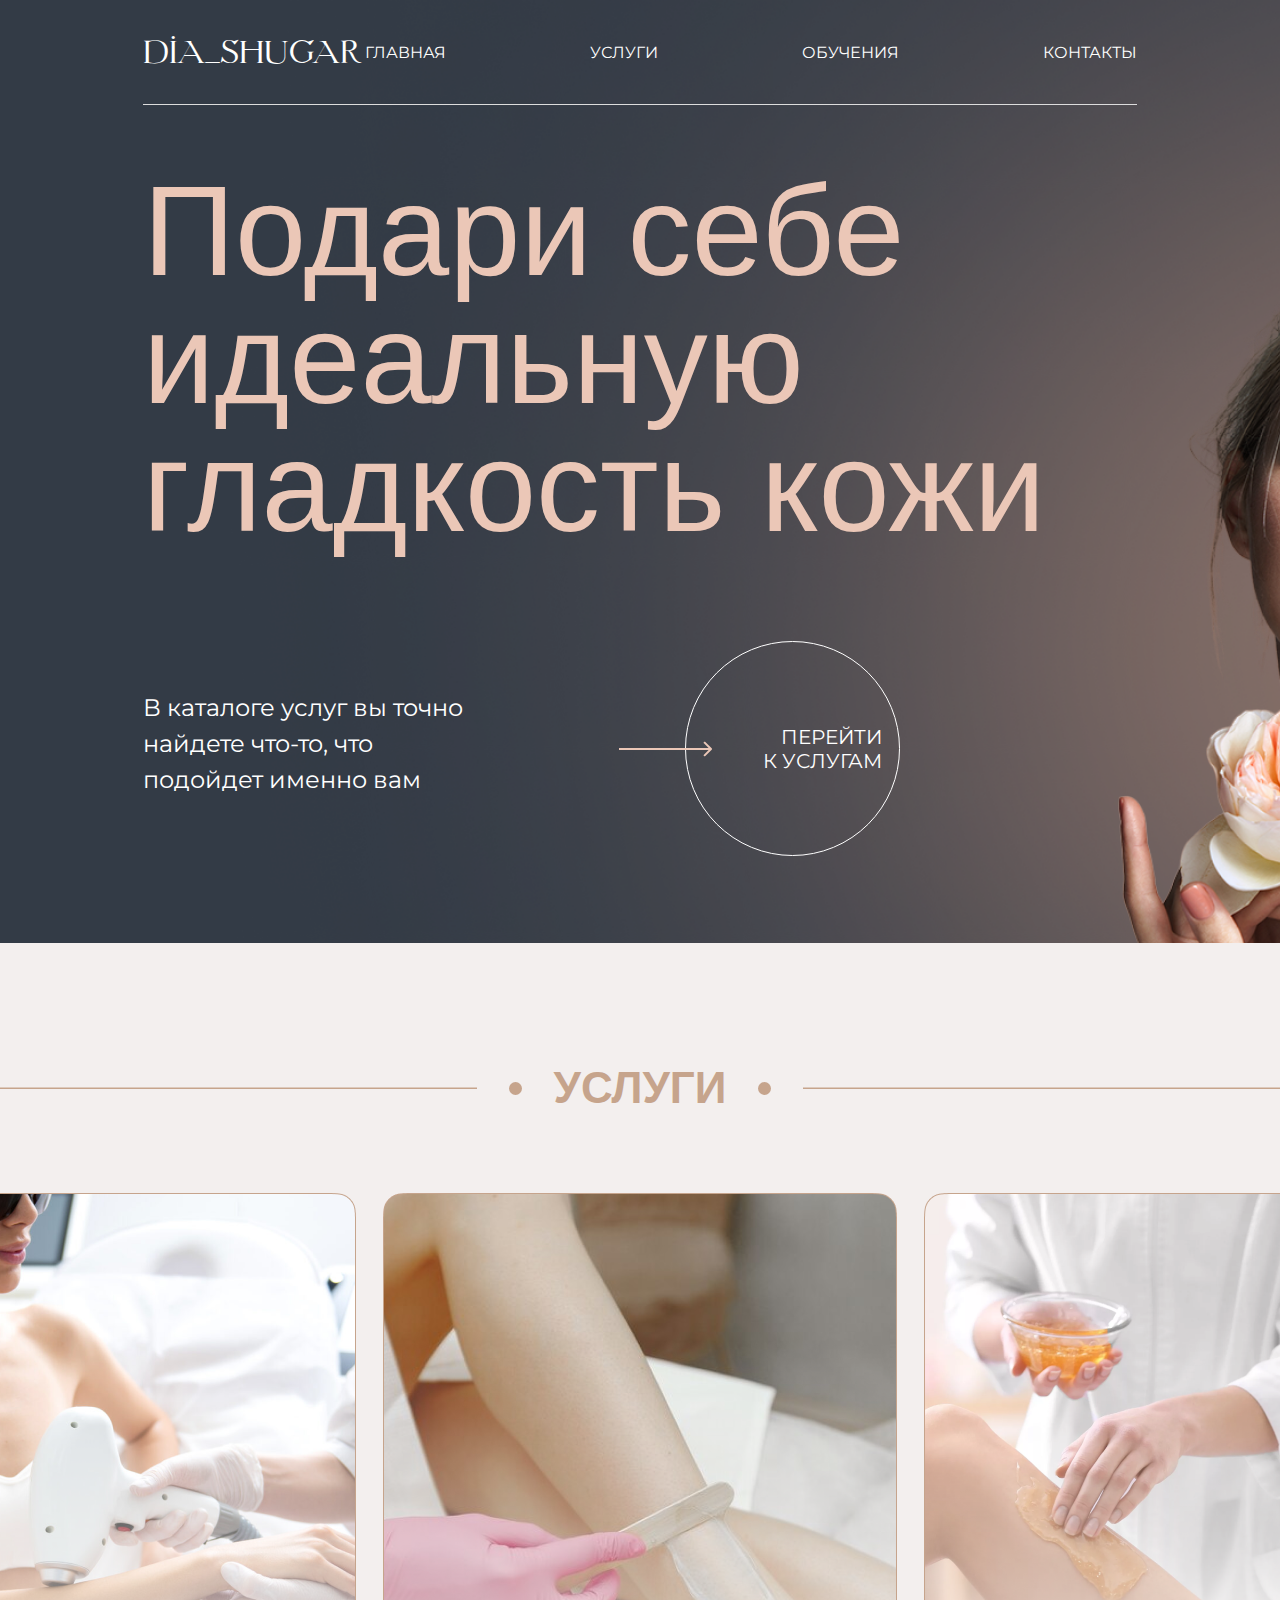
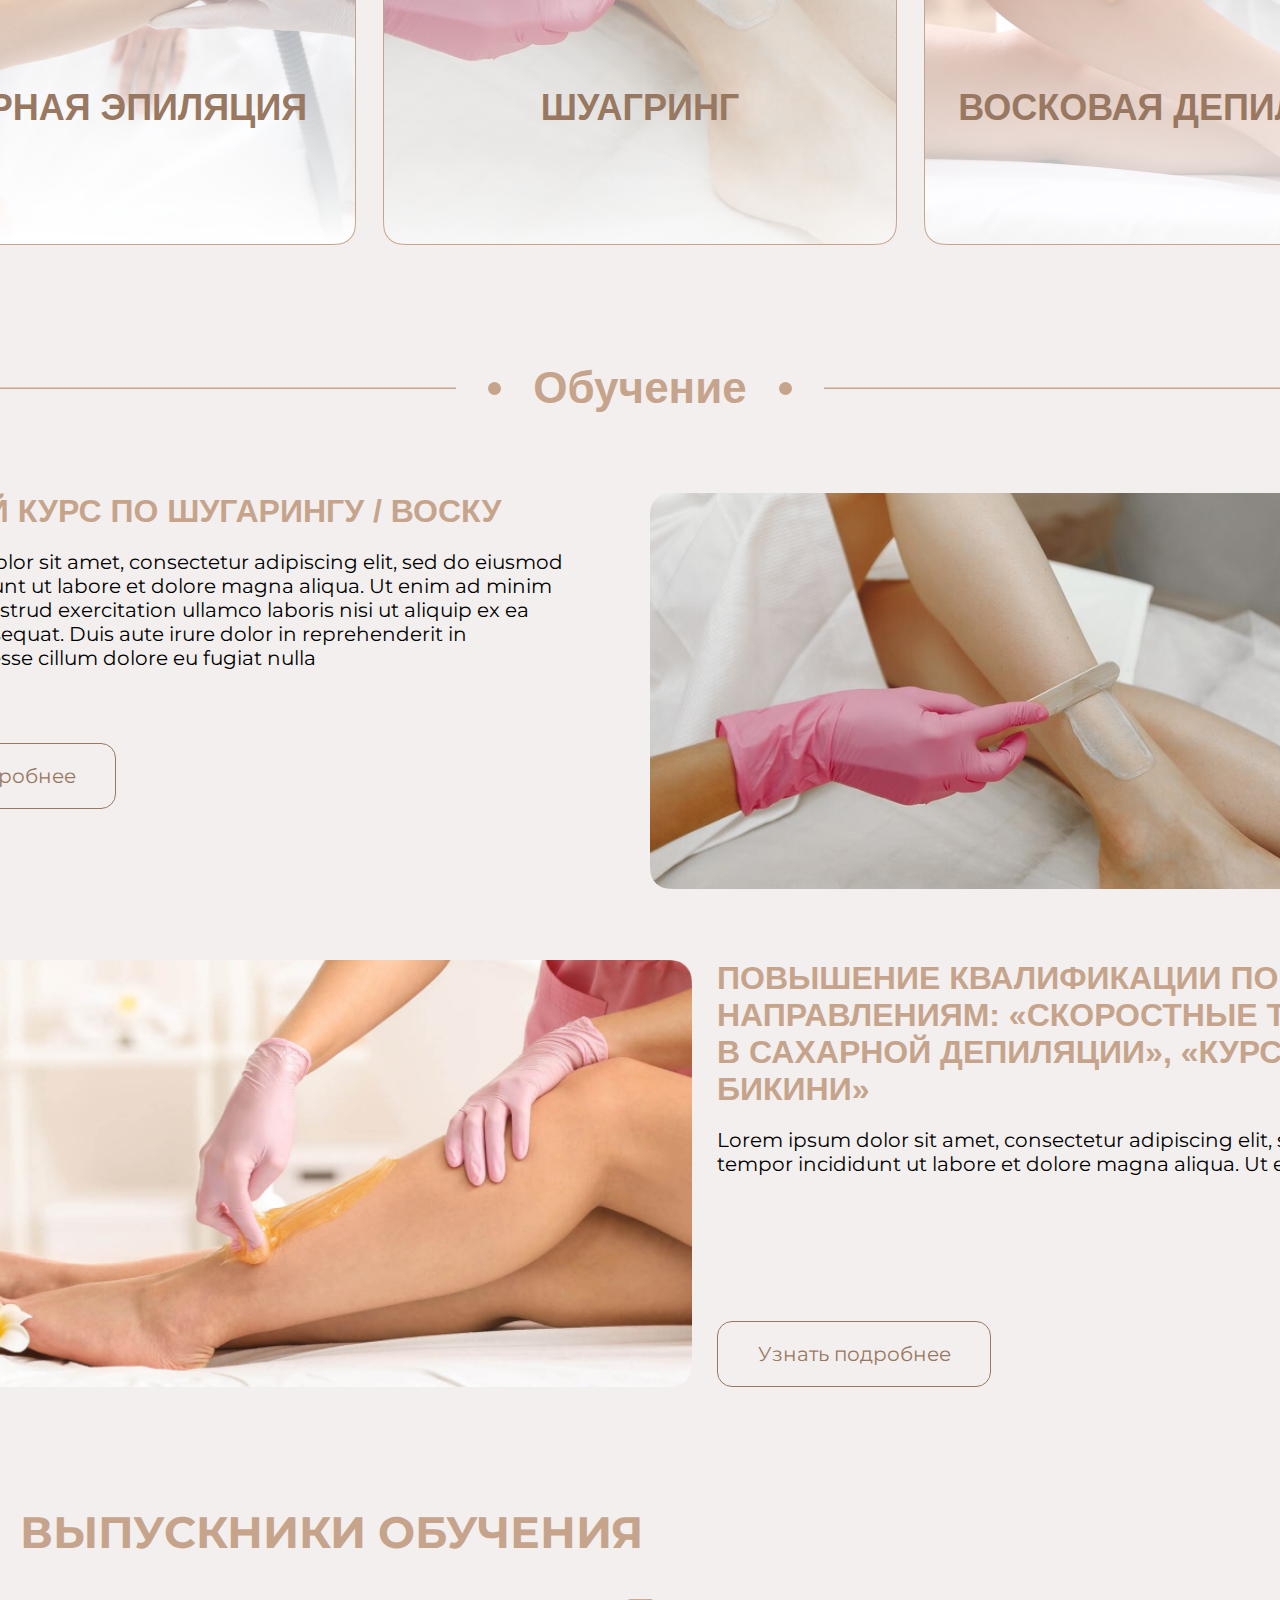
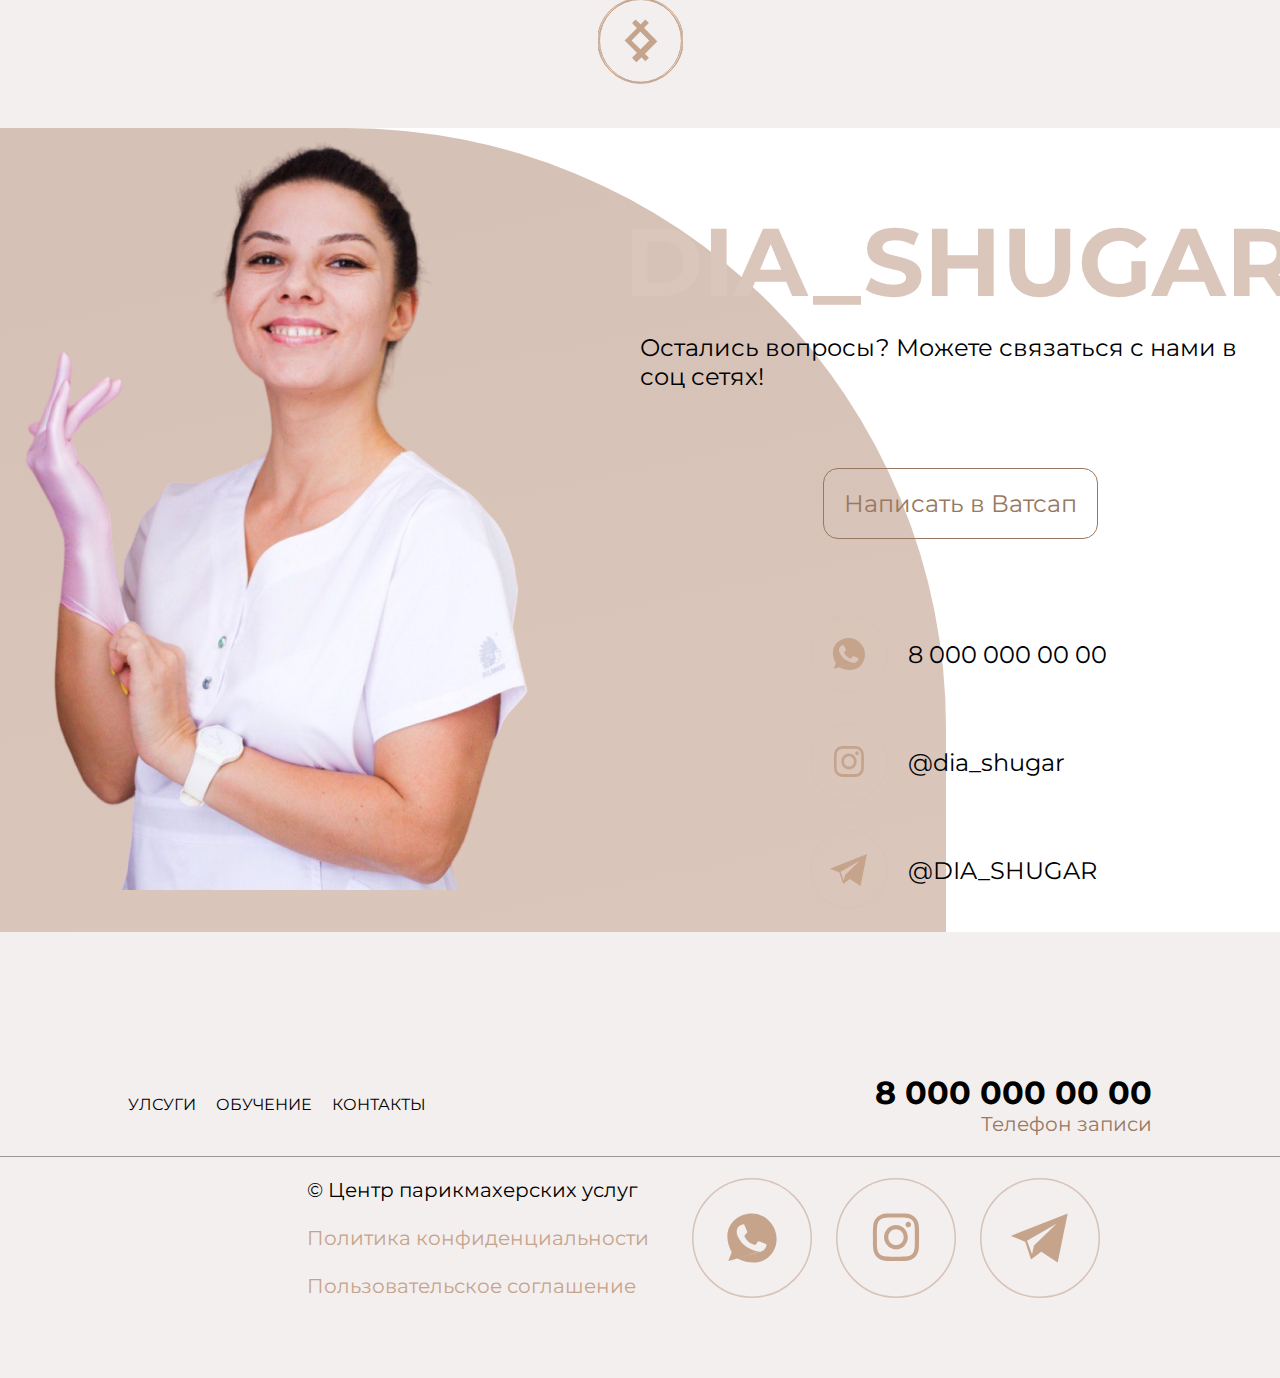
==== commit 2908feab: "V1.0.1" ====
--- a/index.html
+++ b/index.html
@@ -4,8 +4,10 @@
 <head>
     <meta charset="UTF-8">
     <meta name="viewport" content="width=device-width, initial-scale=1.0">
+
     <link rel="stylesheet" href="https://fonts.googleapis.com/css2?family=Montserrat:wght@400;700&display=swap">
     <link rel="stylesheet" href="https://cdn.jsdelivr.net/npm/swiper@11/swiper-bundle.min.css" />
+
     <link rel="stylesheet" href="css/normalize.css">
     <link rel="stylesheet" href="css/style.css">
     <link rel="stylesheet" href="css/adaptive.css">
@@ -120,7 +122,7 @@
                         <img src="img/sugaring2.png" alt="#" class="desktop_image">
                     </div>
 
-                    <div class="btnLearnMore">
+                    <div class="btnLearnMore btnLeft">
                         Узнать подробнее
                     </div>
 
@@ -192,7 +194,7 @@
 
                 <div class="swiper-button-prev"></div>
                 <div class="swiper-button-next"></div>
-<img src="img/arrow1.svg">
+                <img src="img/arrow1.svg">
             </div>
 
         </div>
@@ -301,7 +303,7 @@
     <script src="https://cdn.jsdelivr.net/npm/swiper@11/swiper-bundle.min.js"></script>
     <script src="js/header.js"></script>
     <script src="js/footer.js"></script>
-    <script src="js/main.js"></script>~
+    <script src="js/main.js"></script>
     <script src="edit.js"></script>
 </body>
 
--- a/css/adaptive.css
+++ b/css/adaptive.css
@@ -1,66 +1,73 @@
-/* Адаптивный дизайн для восковой депиляции*/
-@media (min-width: 320px) and (max-width: 768px) {
-    header {
-        display: none;    
-    }
-
-    .waxing {
-        flex-direction: column;
-        padding-top: 0;
-    }
-
-    .waxing_left_2 h1 {
-        font-size: 16px;
-    }
-
-    .waxing_left_2_card p {
-        width: 300px;
-    }
-
-    .waxing_right_1 p {
-        width: 300px;
-    }
-
-    .waxing_right_2 h1 {
-        font-size: 20px;
-    }
-
-    .waxing_right_2 p {
-        width: 300px;
-    }
-
-    
-
-    .waxing_right_3_list_card p {
-        width: 300px;
-    }
-}
-
 /* Адаптивый дизайн для главной страницы */
-@media (min-width: 320px) and (max-width: 767px) { 
+@media (min-width: 320px) and (max-width: 767px) {
     header nav ul {
-        flex-direction: column;
+        flex-direction: row;
         gap: 10px;
         align-items: center;
     }
-    
+
     header nav ul li a {
-        color: black;
+        color: white;
         font-size: 14px;
     }
-    
+
+    .banner-box {
+        align-items: center;
+        width: 100%;
+        padding: 0;
+        height: calc(100% + 20px);
+        padding-bottom: 20px;
+    }
+
+    .banner-box_div {
+        flex-direction: column;
+        align-items: flex-start;
+        margin-top: 0;
+    }
+
+    .banner-box_div_left {
+        justify-content: center;
+        text-align: center;
+        margin-top: 120px;
+        margin-left: 20px;
+        flex-direction: column;
+        gap: 30px;
+    }
+
+    .banner-box_div_left h1 {
+        font-size: 40px;
+        width: auto;
+    }
+
+    .banner-box_div_left_bottom {
+        flex-direction: column;
+        gap: 30px;
+    }
+
+    .banner-box_div_right {
+        display: none;
+    }
+
+    .banner-box_div_right img {
+        width: 100%;
+        height: 100%;
+        object-fit: cover;
+    }
+
     .centerBlock {
-        display: block;
+        display: flex;
+        flex-direction: column;
+        justify-content: center;
         border: 0;
     }
-    
+
     .centerBlock h1 {
-        color: black;
+        color: white;
         margin-bottom: 10px;
     }
-    
+
     .services {
-        padding-top: 200px;
+        padding-top: 20px;
     }
 
     .services_list_card {
@@ -71,6 +78,11 @@
         width: 280px;
         border: 1px solid #C6A48C;
         border-radius: 20px;
+        height: 420px;
+    }
+
+    .card a {
+        opacity: 1;
     }
 
     .services_list_card .card h1 {
@@ -84,12 +96,14 @@
     .title {
         margin-bottom: 30px;
     }
+
     .title img {
         display: none;
     }
 
     .training {
         padding-top: 20px;
+        padding-bottom: 40px;
         justify-content: center;
     }
 
@@ -98,6 +112,10 @@
         width: 300px;
     }
 
+    .training-row {
+        gap: 20px;
+    }
+
     .training-row_left {
         flex-direction: column;
         gap: 30px;
@@ -116,12 +134,13 @@
     .training-row_info p {
         font-size: 16px;
         width: 300px;
+        height: 100px;
     }
 
     .btnLearnMore {
-        margin-top: 70px;
-        align-items: center;
-        justify-content: center;
+        align-items: center;
+        justify-content: center;
+        margin-top: 20px;
     }
 
     .training-row_right {
@@ -133,7 +152,8 @@
     }
 
     .training-row_right_mobile {
-        display: block;
+        display: flex;
+        justify-content: center;
     }
 
 
@@ -155,8 +175,14 @@
         height: auto;
     }
 
-    .additional-information_right{
-        width: auto;
+    .additional-information_right {
+        width: auto;
+        margin-top: 0;
+        padding: 40px 10px;
+    }
+
+    .additional-information_right_left {
+        margin-top: 30px;
     }
 
     .additional-information_right h1 {
@@ -173,18 +199,18 @@
     }
 
     footer {
-        flex-direction: column;   
-        align-items: center;
-        /* margin-left: 100px; */
+        flex-direction: column;
+        align-items: center;
+        padding: 0;
+        padding: 40px 10px;
     }
 
     .upper_footer {
         flex-direction: column;
-    }
-
-    .banner-box {
-        display: none;
-    }
+        justify-content: space-between;
+        align-items: center;
+    }
+
 
     hr {
         display: none;
@@ -205,7 +231,6 @@
     }
 
     .phone p {
-        font-size: 14px;
         text-align: center;
     }
 
@@ -216,214 +241,156 @@
     .bottom_footer_text {
         width: auto;
     }
-    
+
     .bottom_footer_icons {
-        align-items: center;
-    }
-
-}
-
-@media (min-width:768px) and (max-width: 1200px) {
-    .centerBlock {
-        border: none;
-        flex-direction: column;
-    }
-
-    .centerBlock h1 {
-        color: black;
-    }
-
-    header nav ul {
-        margin-top: 20px;
-    }
-
-    header nav ul li a {
-        font-size: 20px;
-    }
-
-    header nav ul {
+        display: none;
+    }
+
+    .btnLeft {
+        margin-top: 120px;
+    }
+
+
+    .waxing {
+        flex-direction: column;
+        padding-top: 120px;
+    }
+
+    .waxing_left_1 {
+        display: flex;
+        flex-direction: column;
+        align-items: center;
+    }
+
+    .waxing_right {
+        display: flex;
+        flex-direction: column;
+        align-items: center;
+    }
+
+    .waxing_right_4 {
+        padding: 0 30px;
+    }
+
+    .waxing_right_4 h1 {
+        font-size: 20px;
+        width: 100%;
+        text-align: center;
+    }
+
+    .waxing_right_4 p {
+        width: 100%;
+    }
+
+    .waxing_left_2 {
+        width: 100%;
+        align-items: center;
+        justify-content: center;
+    }
+
+    .waxing_left_2 h1 {
+        font-size: 16px;
+    }
+
+    .waxing_left_2_card p {
+        width: 300px;
+    }
+
+    .waxing_right_1 p {
+        width: 300px;
+    }
+
+    .waxing_right_2 {
+        align-items: center;
+    }
+
+    .waxing_right_2 h1 {
+        font-size: 20px;
+        width: 100%;
+        text-align: center;
+        margin-bottom: 25px;
+    }
+
+    .waxing_right_3 {
+        align-items: center;
+        padding: 0 30px;
+    }
+
+    .waxing_right_3 h1 {
+        font-size: 20px;
+    }
+
+    .waxing_right_2 p {
+        width: 300px;
+    }
+
+    .waxing_right_3_list_card {
+        margin-left: 0;
+        width: 100%;
+    }
+
+    .waxing_left_1 img {
+        width: 100%;
+    }
+
+    .sugaring {
+        flex-direction: column;
+        align-items: center;
+        padding-top: 200px;
         gap: 20px;
     }
 
-    header nav ul li a {
-        color: black;
-    }
-    
-    .services {
-        padding-top: 0;
-        padding-top: 120px;
-    }
-
-    .services_list_card {
-        flex-direction: row;
-        justify-content: center;
-    }
-
-    .services_list_card .card {
-        border: 1px solid #C6A48C;
-        border-radius: 20px;
-    }
-
-    .services_list_card .card h1 {
-        font-size: 30px;
-    }
-
-    .card {
-        display: flex;
-        width: 220px;
-    }
-
-    .service_button {
-        width: auto;
-    }
-
-    .title {
-        margin-bottom: 30px;
-    }
-    .title img {
-        display: none;
-    }
-
-    .training {
-        padding-top: 20px;
-        justify-content: center;
-    }
-
-    .training img {
+    .sugaring_left {
         /* display: none; */
-        width: 300px;
-    }
-
-    .training-row_left {
-        flex-direction: column;
-        align-items: center;
-        gap: 30px;
-    }
-
-    .training-row_info {
-        display: flex;
-        flex-direction: column;
-        align-items: center;
-    }
-
-    .training-row_info h2 {
-        font-size: 20px;
-        /* width: 300px; */
-    }
-
-    .training-row_info p {
+        display: flex;
+        flex-direction: column;
+        align-items: center;
+    }
+
+    .sugaring_left_1 img {
+        width: 100%;
+    }
+
+
+    .sugaring_left_2 h1 {
+        font-size: 20px;
+        width: 300px;
+    }
+
+    .sugaring_left_2_card .sugaring_left_2_card_title {
+        width: 300px;
+    }
+
+    .sugaring_left_2_card p {
+        width: 300px;
+    }
+
+    .sugaring_right {
+        flex-direction: column;
+        align-items: center;
+        padding: 6px;
+
+    }
+
+    .sugaring_right p {
         font-size: 16px;
-        height: 20px;
-    }
-
-    .btnLearnMore {
-        align-items: center;
-        justify-content: center;
-    }
-
-    .training-row_right {
-        display: block;
-    }
-
-    .desktop_image {
-        display: none;
-    }
-
-    .training-row_right_mobile {
-        display: flex;
-        justify-content: center;
-        align-items: center;
-    }
-
-    .training-row_right_mobile {
-        margin-top: 40px;
-    }    
-
-
-    .graduates {
-        display: none;
-    }
-
-    .laserRemoval_box_2_left_b1_title {
-        display: flex;
-        flex-direction: column;
-    }
-
-    .additional-information_left_background {
-        width: auto;
-        height: 431px;
-    }
-
-    .additional-information_left_background img {
-        width: 310px;
-        height: auto;
-    }
-
-    .additional-information_right{
-        width: auto;
-    }
-    .additional-information_right h1 {
-        font-size: 40px;
-    }
-
-    .additional-information_right p {
-        font-size: 18px;
-    }
-
-    .sendInWhatsApp {
-        margin-top: 0;
-        margin-top: 20px;
-    }
-
-    .additional-information_right_left {
-        gap: 10px;
-        margin-top: 20px;
-    }
-
-    .additional-information_right_left_mobile {
-        display: flex;
-        flex-direction: column;
-        margin-left: 20px;
-        margin-top: 120px;
-    }
-
-    .connection img {
-        height: 30px;
-        width: 30px;
-    }
-
-    .additional-information_right_left_mobile_container {
-        display: none;
-        flex-direction: column;
-    }
-
-    .banner-box {
-        display: none;
-    }
-}
-
-/* Адпативный дизайн для лазерной депиляции */
-@media (min-width: 320px) and (max-width: 768px) {
-
-    header nav ul {
-        flex-direction: column;
-        gap: 10px;
-        align-items: center;
-    }
-    
-    header nav ul li a {
-        color: black;
-        font-size: 14px;
-    }
-    
-    .centerBlock {
-        display: block;
-        border: 0;
-    }
-    
-    .centerBlock h1 {
-        color: black;
-        margin-bottom: 10px;
+        width: auto;
+    }
+
+    .sugaring_right_2 {
+        /* display: none; */
+        flex-direction: column;
+        justify-content: center;
+        align-items: center;
+    }
+
+    .sugaring_right_2 h1 {
+        font-size: 20px;
+        text-align: center;
+    }
+
+    .sugaring_right_2_card {
+        align-items: center;
     }
 
     .laserRemoval {
@@ -436,6 +403,7 @@
 
     .laserRemoval_box_1 {
         flex-direction: column;
+        gap: 20px;
         margin-top: 20px;
         margin-left: 20px;
         margin-right: 20px;
@@ -449,6 +417,7 @@
     .laserRemoval_box_1_left h1 {
         font-size: 20px;
         width: auto;
+        margin-bottom: 10px;
     }
 
     .laserRemoval_box_1_left img {
@@ -487,15 +456,12 @@
 
     .laserRemoval_box_2_right {
         gap: 0px;
+        margin-top: 20px;
     }
 
     .laserRemoval_box_2 {
         flex-direction: column;
         gap: 10px;
-    }
-    
-    .laserRemoval_box_2_left {
-        /* width: auto; */
     }
 
     .laserRemoval_box_2_left h1 {
@@ -526,6 +492,8 @@
         border: 1px solid #C6A48C;
         padding: 20px;
         border-radius: 50%;
+        height: 60px;
+        width: 60px;
     }
 
     .laserRemoval_box_2_right_text img {
@@ -538,7 +506,6 @@
     .laserRemoval_box_2_right_text_phone {
         border: 1px solid #C6A48C;
         border-radius: 50%;
-        padding: 10px;
         display: flex;
         justify-content: center;
         text-align: center;
@@ -547,6 +514,10 @@
         height: 60px;
     }
 
+    .laserRemoval_box_2_right_bottom {
+        margin-top: 20px;
+    }
+
     .laserRemoval_box_3 {
         display: none;
     }
@@ -562,13 +533,381 @@
     .gift-certificates {
         display: none;
     }
+
 }
 
 @media (min-width:768px) and (max-width: 1200px) {
+    body {
+        display: flex;
+        flex-direction: column;
+        align-items: center;
+    }
+
+    footer hr {
+        width: 100%;
+    }
+
+    header nav ul {
+        flex-direction: row;
+        gap: 10px;
+        align-items: center;
+    }
+
+    header nav ul li a {
+        color: white;
+        font-size: 18px;
+    }
+
+    .centerBlock h1 {
+        color: black;
+    }
+
+    .services {
+        padding-top: 0;
+        padding-top: 120px;
+    }
+
+    .services_list_card {
+        flex-direction: row;
+        justify-content: center;
+    }
+
+    .services_list_card .card {
+        border: 1px solid #C6A48C;
+        border-radius: 20px;
+    }
+
+    .services_list_card .card h1 {
+        font-size: 30px;
+    }
+
+    .card {
+        display: flex;
+        width: 220px;
+    }
+
+    .service_button {
+        width: auto;
+    }
+
+    .title {
+        margin-bottom: 30px;
+    }
+
+    .title img {
+        display: none;
+    }
+
+    .training {
+        padding-top: 20px;
+        justify-content: center;
+    }
+
+    .training img {
+        /* display: none; */
+        width: 300px;
+    }
+
+    .training-row_left {
+        flex-direction: column;
+        align-items: center;
+        gap: 30px;
+    }
+
+    .training-row_info {
+        display: flex;
+        flex-direction: column;
+        align-items: center;
+    }
+
+    .training-row_info h2 {
+        font-size: 20px;
+        /* width: 300px; */
+    }
+
+    .training-row_info p {
+        font-size: 16px;
+        height: 20px;
+    }
+
+    .btnLearnMore {
+        align-items: center;
+        justify-content: center;
+    }
+
+    .training-row_right {
+        display: block;
+    }
+
+    .desktop_image {
+        display: none;
+    }
+
+    .training-row_right_mobile {
+        display: flex;
+        justify-content: center;
+        align-items: center;
+    }
+
+    .training-row_right_mobile {
+        margin-top: 40px;
+    }
+
+
+    .graduates {
+        display: none;
+    }
+
+    .laserRemoval_box_2_left_b1_title {
+        display: flex;
+        flex-direction: column;
+    }
+
+    .additional-information_left_background {
+        width: auto;
+        height: 431px;
+    }
+
+    .additional-information_left_background img {
+        width: 310px;
+        height: auto;
+    }
+
+    .additional-information_right {
+        width: auto;
+    }
+
+    .additional-information_right h1 {
+        font-size: 40px;
+    }
+
+    .additional-information_right p {
+        font-size: 18px;
+    }
+
+    .sendInWhatsApp {
+        margin-top: 0;
+        margin-top: 20px;
+    }
+
+    .additional-information_right_left {
+        gap: 10px;
+        margin-top: 20px;
+    }
+
+    .additional-information_right_left_mobile {
+        display: flex;
+        flex-direction: column;
+        margin-left: 20px;
+        margin-top: 120px;
+    }
+
+    .connection img {
+        height: 30px;
+        width: 30px;
+    }
+
+    .additional-information_right_left_mobile_container {
+        display: none;
+        flex-direction: column;
+    }
+
+    .banner-box {
+        align-items: center;
+        width: 100%;
+        padding: 0;
+        height: calc(100% + 20px);
+        padding-bottom: 20px;
+    }
+
+    .banner-box_div {
+        flex-direction: column;
+        align-items: flex-start;
+        margin-top: 0;
+    }
+
+    .banner-box_div_left {
+        justify-content: center;
+        text-align: center;
+        margin-top: 120px;
+        margin-left: 20px;
+        flex-direction: column;
+        gap: 30px;
+    }
+
+    .banner-box_div_left h1 {
+        font-size: 40px;
+        width: auto;
+    }
+
+    .banner-box_div_left_bottom {
+        flex-direction: column;
+        gap: 30px;
+    }
+
+    .banner-box_div_right {
+        display: none;
+        position: static;
+    }
+
+    .banner-box_div_right img {
+        height: 500px;
+        margin-bottom: 572px;
+        margin-left: 400px;
+    }
+
+    .centerBlock {
+        display: flex;
+        flex-direction: column;
+        justify-content: center;
+        border: 0;
+    }
+
+    .centerBlock h1 {
+        color: white;
+        margin-bottom: 10px;
+    }
+
+    .upper_footer {
+        width: 100%;
+    }
+
+    .waxing {
+        flex-direction: column;
+        gap: 0;
+        padding: 120px 30px;
+    }
+
+    .waxing_left {
+        gap: 30px;
+    }
+
+    .waxing_right {
+        display: flex;
+        flex-direction: column;
+        align-items: center;
+    }
+
+    .waxing_right_1 p {
+        width: 100%;
+    }
+
+    .waxing_right_2 h1 {
+        font-size: 20px;
+        margin-bottom: 20px;
+    }
+
+    .waxing_right_2 p {
+        width: 100%;
+    }
+
+    .waxing_right_3 {
+        margin-top: 50px;
+    }
+
+    .waxing_right_3 h1 {
+        font-size: 20px;
+        margin-bottom: 20px;
+    }
+
+    .waxing_right_4 {
+        margin-top: 30px;
+    }
+
+    .waxing_right_4 h1 {
+        font-size: 20px;
+    }
+
+    .sugaring {
+        flex-direction: column;
+        align-items: center;
+        padding-top: 120px;
+        gap: 0;
+    }
+
+    .sugaring_left h1 {
+        text-align: center;
+    }
+
+    .sugaring_left_1 img {
+        width: 100%;
+    }
+
+    .sugaring_left_2 {
+        flex-direction: row;
+        flex-wrap: wrap;
+        justify-content: center;
+    }
+
+    .sugaring_left_2 h1 {
+        font-size: 20px;
+        width: 100%;
+        text-align: center;
+    }
+
+    .sugaring_left_2_card .sugaring_left_2_card_title {
+        width: 300px;
+    }
+
+    .sugaring_left_2_card p {
+        width: 300px;
+    }
+
+    .sugaring_right {
+        display: flex;
+        flex-direction: column;
+        align-items: center;
+    }
+
+    .sugaring_right p {
+        font-size: 16px;
+        width: 300px;
+    }
+
+    .sugaring_right_2 {
+        flex-direction: row;
+        flex-wrap: wrap;
+        /* align-items: center; */
+        justify-content: center;
+        gap: 30px;
+    }
+
+    .sugaring_right_2 h1 {
+        font-size: 20px;
+        width: 100%;
+        text-align: center;
+    }
+
+    .sugaring_right_2_card_title {
+        justify-content: left;
+    }
+
+    .sugaring_right_2_card_title h2 {
+        display: flex;
+        flex-direction: column;
+    }
+
+    .exept {
+        padding: 0 60px;
+        width: 100% !important;
+    }
+
+    .sugaring_right_2_card_title h2 {
+        font-size: 18px;
+    }
+
+    .sugaring_right_2_card_title h2 span {
+        font-size: 18px;
+    }
+
+    .sugaring_left_2_card_title h2 {
+        font-size: 18px;
+    }
+
     .laserRemoval {
         padding: 0;
         align-items: center;
-        padding-top: 250px;
+        padding-top: 100px;
     }
 
     .laserRemoval_box_1 {
@@ -655,133 +994,4 @@
     .gift-certificates {
         display: none;
     }
-}
-
-/*Адаптивный дизайн для шугаринга*/
-@media (min-width: 320px) and (max-width: 768px) {
-    .sugaring {
-        flex-direction: column;
-        align-items: center;
-        padding-top: 200px;
-        gap: 20px;
-    }
-
-    .sugaring_left {
-        display: none;
-        /* display: flex; */
-        flex-direction: column;
-        align-items: center;   
-    }
-
-    .sugaring_left_1 img {
-        width: 500px;
-    }
-
-    .sugaring_left_2 h1 {
-        font-size: 20px;
-        width: 300px;
-    }
-
-    .sugaring_left_2_card .sugaring_left_2_card_title {
-        width: 300px;
-    }
-
-    .sugaring_left_2_card p {
-        width: 300px;
-    }
-
-    .sugaring_right {
-        display: flex;
-        flex-direction: column;
-        align-items: center;
-    }
-
-    .sugaring_right p {
-        font-size: 16px;
-        width: auto;
-    }
-
-    .sugaring_right_2 {
-        display: flex;
-        flex-direction: column;
-        justify-content: center;
-        align-items: center;
-    }
-
-    .sugaring_right_2 h1 {
-        font-size: 20px;
-        text-align: center;
-    }
-
-    .sugaring_right_2_card {
-        align-items: center;
-    }
-    
-}
-
-@media (min-width:768px) and (max-width: 1200px) {
-    header {
-        display: none;
-    }
-
-    .sugaring {
-        flex-direction: column;
-        align-items: center;
-        padding-top: 0;
-    }
-
-    .sugaring_left_1 img {
-        width: 300px;
-    }
-
-    .sugaring_left_2 {
-        flex-direction: row;
-        flex-wrap: wrap;
-        justify-content: center;
-    }
-
-    .sugaring_left_2 h1 {
-        font-size: 20px;
-        width: 100%;
-        text-align: center;
-    }
-
-    .sugaring_left_2_card .sugaring_left_2_card_title {
-        width: 300px;
-    }
-
-    .sugaring_left_2_card p {
-        width: 300px;
-    } 
-
-    .sugaring_right {
-        display: flex;
-        flex-direction: column;
-        align-items: center;
-    }
-
-    .sugaring_right p {
-        font-size: 16px;
-        width: 300px;
-    }
-
-    .sugaring_right_2 {
-        flex-direction: row;
-        flex-wrap: wrap;
-        align-items: center;
-    }
-
-    .sugaring_right_2 h1 {
-        font-size: 20px;
-        width: 100%;
-        text-align: center;
-    }
-
-    .sugaring_right_2_card {
-        align-items: center;
-    }
-
-    .exept {
-        width: auto;
-    }
 }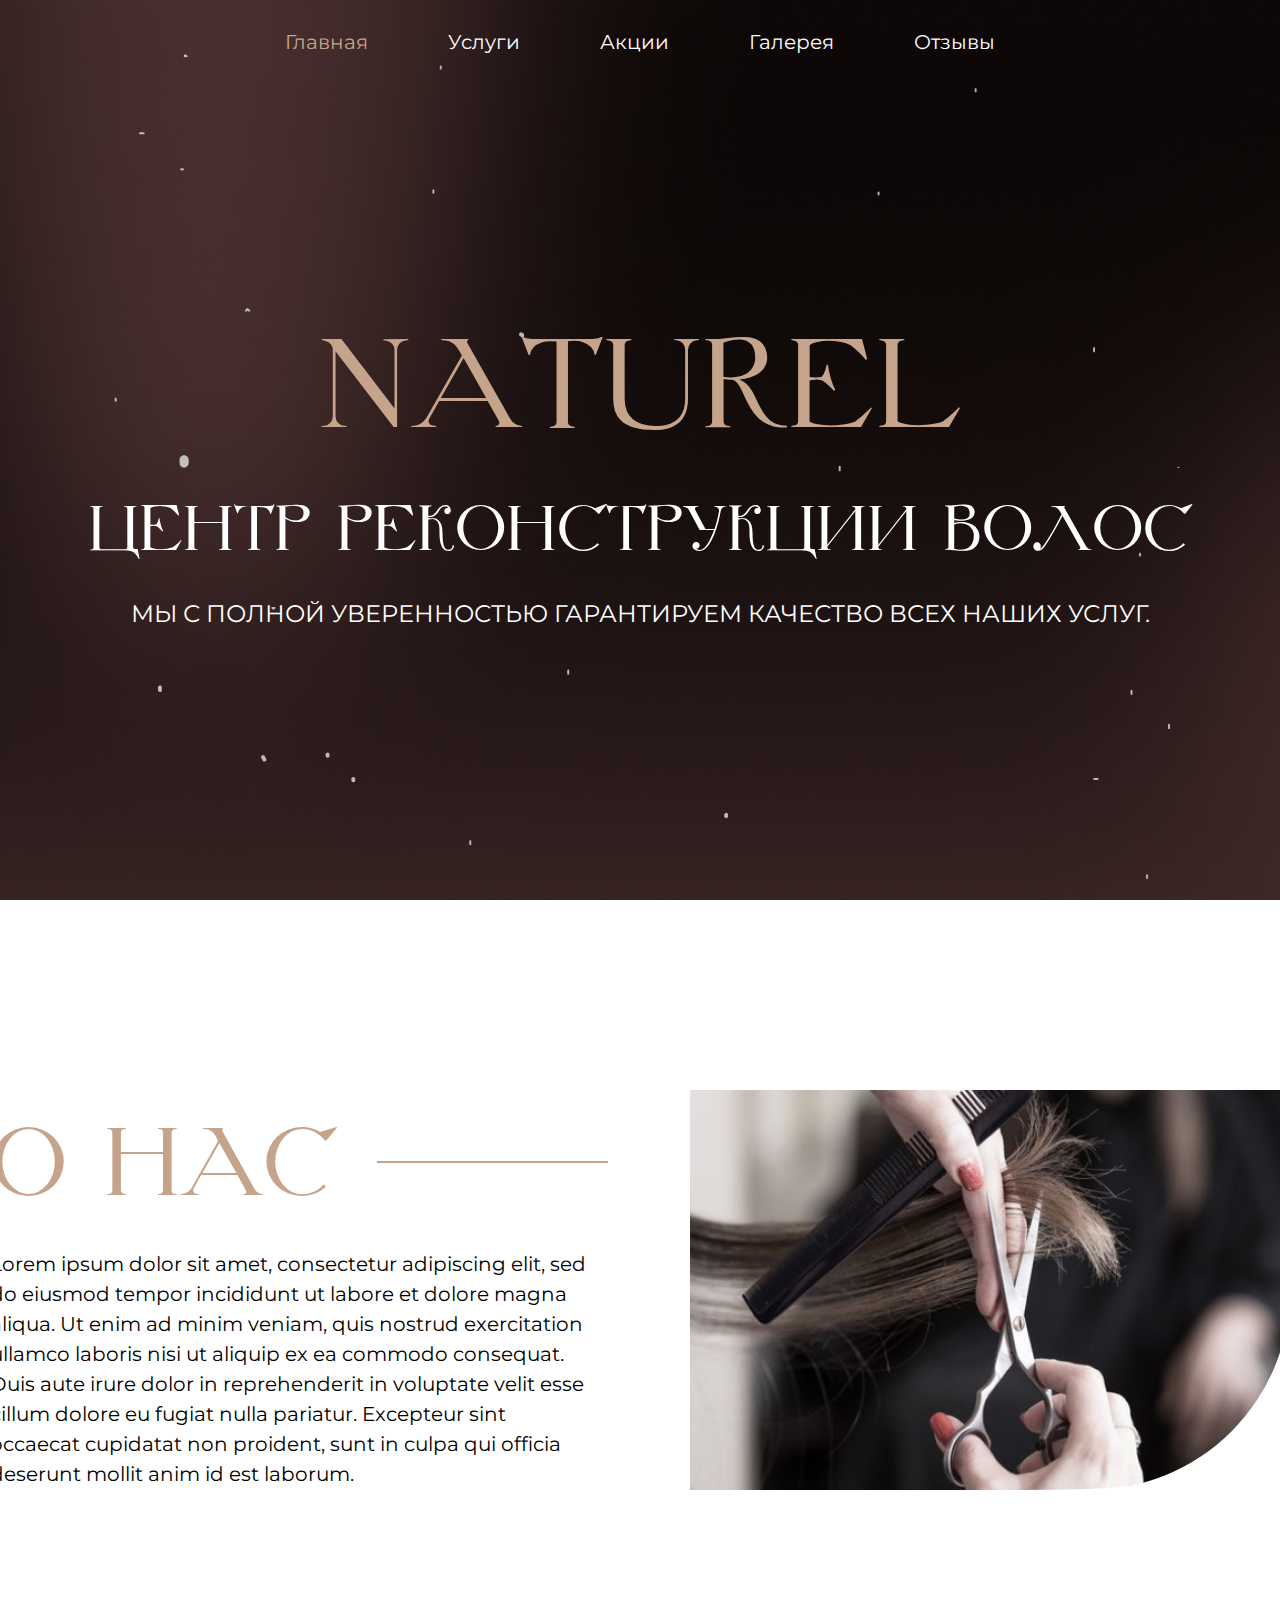
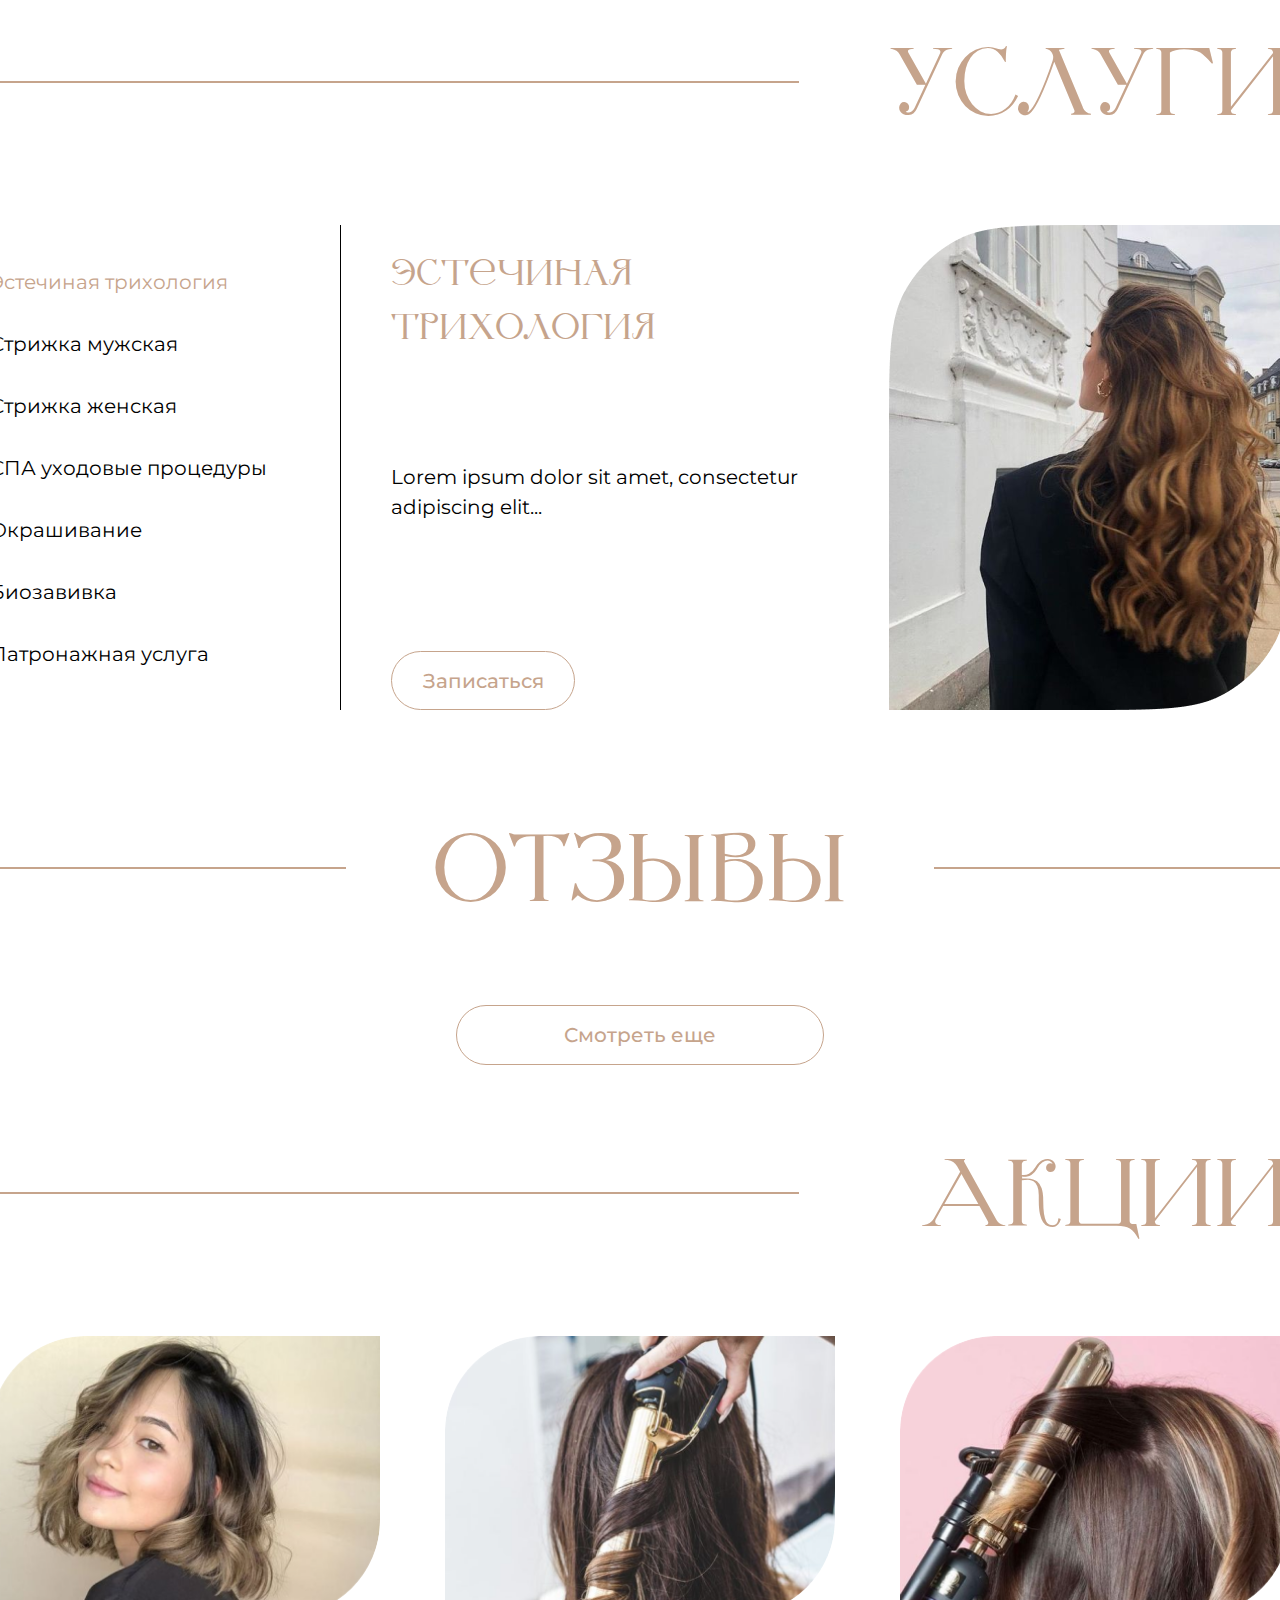
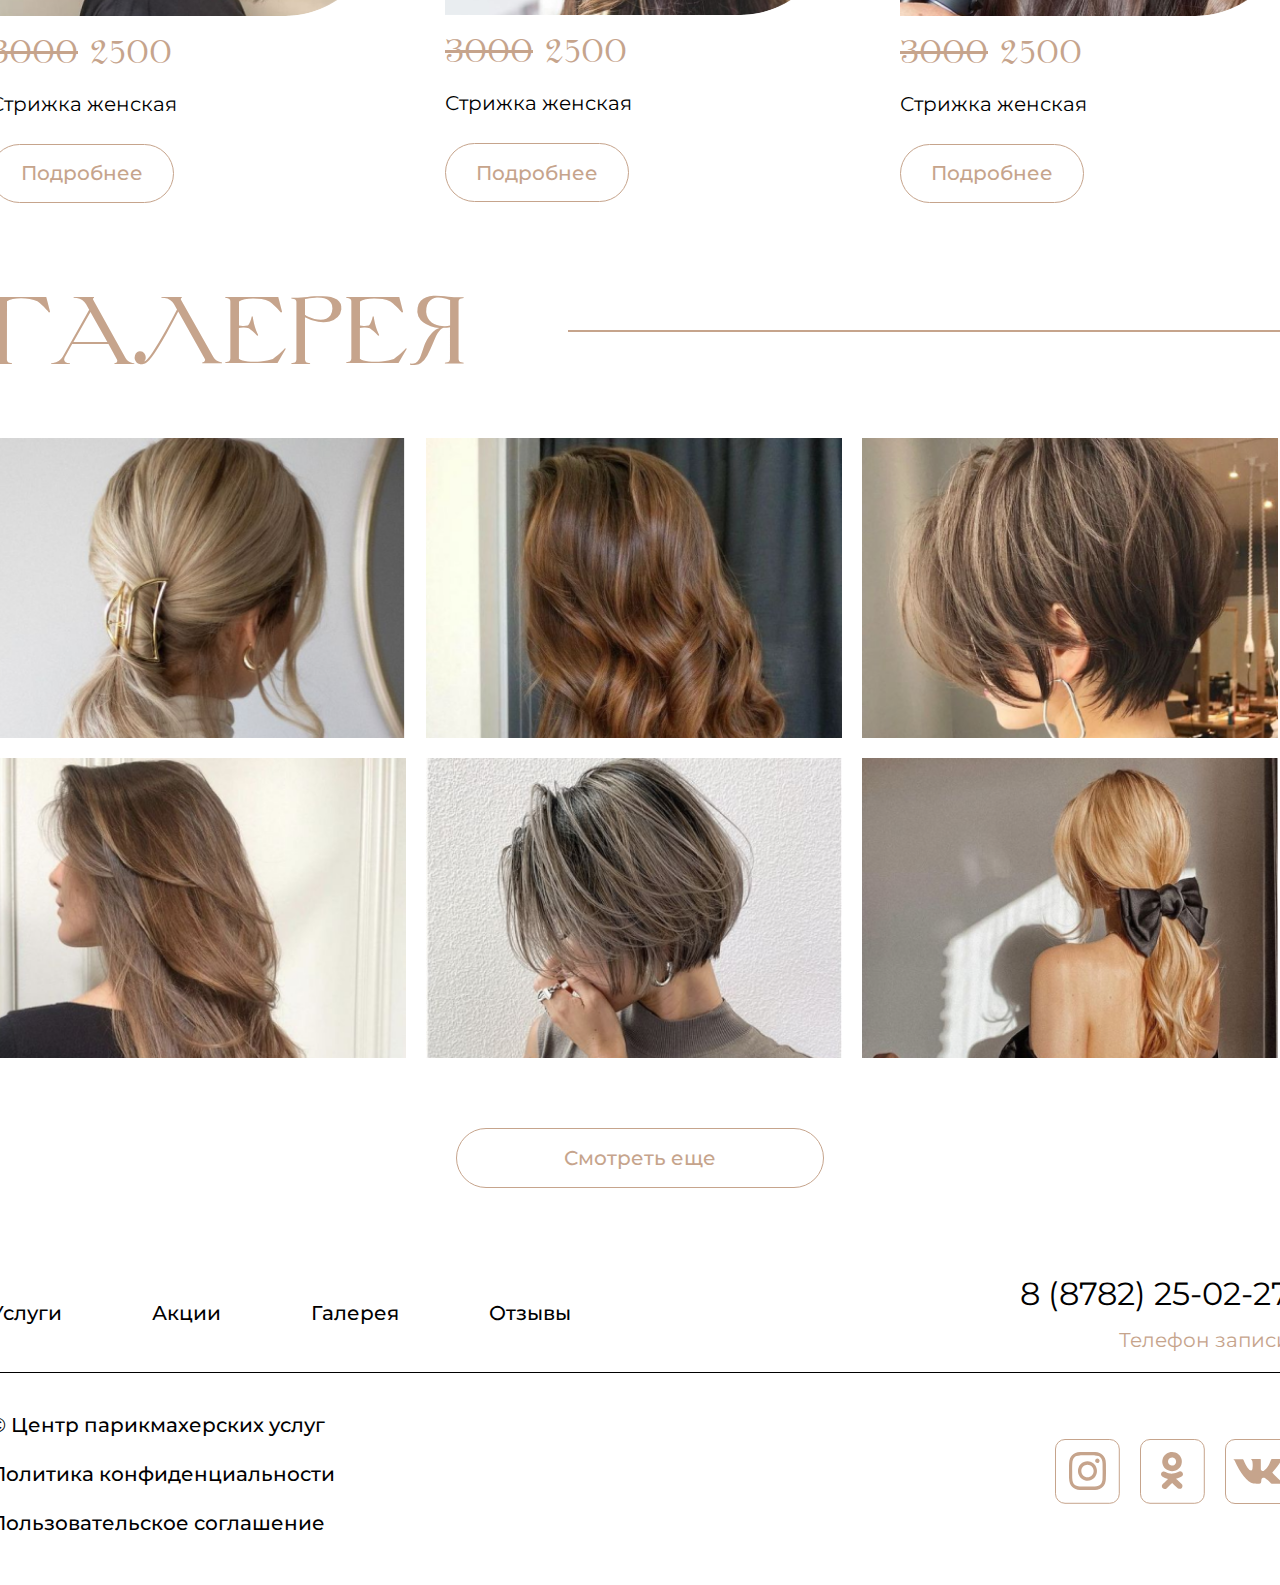
==== commit bcf287f5: "-_-" ====
--- a/index.html
+++ b/index.html
@@ -1,310 +1,352 @@
-<!DOCTYPE html>
-<html lang="en">
-
-<head>
-    <meta charset="UTF-8">
-    <meta name="viewport" content="width=device-width, initial-scale=1.0">
-
-    <link rel="stylesheet" href="https://fonts.googleapis.com/css2?family=Montserrat:wght@400;700&display=swap">
-    <link rel="stylesheet" href="https://cdn.jsdelivr.net/npm/swiper@11/swiper-bundle.min.css" />
-
-    <link rel="stylesheet" href="css/normalize.css">
-    <link rel="stylesheet" href="css/style.css">
-    <link rel="stylesheet" href="css/adaptive.css">
-
-    <title>DIA_SHUGAR</title>
-</head>
-
-<body>
-    <header>
-        <div class="centerBlock">
-            <a href="/">
-                <h1>DIA_SHUGAR</h1>
-            </a>
-            <nav>
-                <ul>
-                    <li><a href="/">ГЛАВНАЯ</a></li>
-                    <li><a href="#service">УСЛУГИ</a></li>
-                    <li><a href="#training">ОБУЧЕНИЯ</a></li>
-                    <li><a href="#additional-information">КОНТАКТЫ</a></li>
-                </ul>
-            </nav>
-        </div>
-    </header>
-
-    <div class="banner-box">
-        <div class="banner-box_div">
-            <div class="banner-box_div_left">
-                <h1>Подари себе идеальную гладкость кожи</h1>
-                <div class="banner-box_div_left_bottom">
-                    <p>В каталоге услуг вы точно найдете что-то, что подойдет именно вам</p>
-                    <a href="#service" class="banner-box_div_left_bottom_button">
-                        <svg xmlns="http://www.w3.org/2000/svg" width="93" height="16" viewBox="0 0 93 16" fill="none">
-                            <path
-                                d="M92.7071 8.7071C93.0976 8.31657 93.0976 7.68341 92.7071 7.29289L86.3431 0.928925C85.9526 0.5384 85.3195 0.5384 84.9289 0.928925C84.5384 1.31945 84.5384 1.95261 84.9289 2.34314L90.5858 7.99999L84.9289 13.6568C84.5384 14.0474 84.5384 14.6805 84.9289 15.0711C85.3195 15.4616 85.9526 15.4616 86.3431 15.0711L92.7071 8.7071ZM8.74228e-08 9L92 8.99999L92 6.99999L-8.74228e-08 7L8.74228e-08 9Z"
-                                fill="#EBC7B7" />
-                        </svg>
-                        <div class="banner-box_div_left_bottom_button_text">
-                            ПЕРЕЙТИ <br> К УСЛУГАМ
-                        </div>
-                    </a>
-                </div>
-            </div>
-
-            <div class="banner-box_div_right">
-                <img src="img/woman.png" alt="#">
-            </div>
-        </div>
-    </div>
-
-    <section class="services" id="service">
-        <div class="title">
-            <img src="img/point.svg" alt="">
-            <img src="img/Line.png" alt="">
-            <img src="img/point.svg" alt="">
-            <h1>УСЛУГИ</h1>
-            <img src="img/point.svg" alt="">
-            <img src="img/Line.png" alt="">
-            <img src="img/point.svg" alt="">
-        </div>
-
-        <div class="services_list_card">
-            <div class="services_card_1 card">
-                <h1>ЛАЗЕРНАЯ ЭПИЛЯЦИЯ</h1>
-                <a href="laserRemoval.html" class="service_button">
-                    Узнать подробнее
-                </a>
-            </div>
-
-            <div class="services_card_2 card">
-                <h1>Шуагринг</h1>
-                <a href="sugaring.html" class="service_button">
-                    Узнать подробнее
-                </a>
-            </div>
-
-            <div class="services_card_3 card">
-                <h1>Восковая депиляция</h1>
-                <a href="waxing.html" class="service_button">
-                    Узнать подробнее
-                </a>
-            </div>
-
-        </div>
-
-    </section>
-
-    <section class="training" id="training">
-        <div class="title">
-            <img src="img/point.svg" alt="">
-            <img src="img/Line.png" alt="">
-            <img src="img/point.svg" alt="">
-            <h1>Обучение</h1>
-            <img src="img/point.svg" alt="">
-            <img src="img/Line.png" alt="">
-            <img src="img/point.svg" alt="">
-        </div>
-
-        <div class="training-row">
-            <div class="training-row_left">
-                <div class="training-row_info">
-                    <h2>БАЗОВЫЙ КУРС ПО ШУГАРИНГУ / ВОСКУ</h2>
-
-                    <P>
-                        Lorem ipsum dolor sit amet, consectetur adipiscing elit, sed do eiusmod tempor
-                        incididunt ut labore et dolore magna aliqua. Ut enim ad minim veniam,
-                        quis nostrud exercitation ullamco laboris nisi ut aliquip ex ea commodo
-                        consequat. Duis aute irure dolor in reprehenderit in voluptate velit esse
-                        cillum dolore eu fugiat nulla
-                    </P>
-
-                    <div class="training-row_right_mobile">
-                        <img src="img/sugaring2.png" alt="#" class="desktop_image">
-                    </div>
-
-                    <div class="btnLearnMore btnLeft">
-                        Узнать подробнее
-                    </div>
-
-                </div>
-
-                <div class="training-row_right">
-                    <img src="img/sugaring2.png" alt="#">
-                </div>
-            </div>
-
-
-
-            <div class="training-row_right">
-                <div class="training-row_right">
-                    <img src="img/waxing2.png" alt="#" class="desktop_image">
-                </div>
-
-                <div class="training-row_info">
-                    <h2>
-                        ПОВЫШЕНИЕ КВАЛИФИКАЦИИ ПО НАПРАВЛЕНИЯМ: «СКОРОСТНЫЕ ТЕХНИКИ В САХАРНОЙ ДЕПИЛЯЦИИ», «КУРС ПО
-                        БИКИНИ»
-                    </h2>
-
-                    <P>Lorem ipsum dolor sit amet, consectetur adipiscing elit, sed do eiusmod
-                        tempor incididunt ut labore et dolore magna aliqua. Ut enim
-                    </P>
-
-                    <div class="training-row_right_mobile">
-                        <img src="img/waxing2.png" alt="#">
-                    </div>
-
-
-                    <div class="btnLearnMore">
-                        Узнать подробнее
-                    </div>
-
-                </div>
-            </div>
-        </div>
-
-    </section>
-
-    <section class="graduates">
-        <div class="graduates-title">
-            <h1>ВЫПУСКНИКИ ОБУЧЕНИЯ</h1>
-        </div>
-
-        <div class="graduates-list" id="main_slider">
-
-            <!-- Slider -->
-
-            <div class="swiper">
-                <div class="swiper-wrapper">
-
-                    <!-- <div class="swiper-slide">
-                        <div class="graduates_item">
-                            <div class="graduates_item__img">
-                                <img src="img/woman2.png" alt="#">
-                            </div>
-                            <div class="titleName">
-                                <div class="titleName1">amsjdhfgb</div>
-                                <div class="titleName2">asdfhsdfgh</div>
-                                <div class="titleName3">ajsdgfoliuahgwsldkfjhgbasldiufghalskjdhgbfa,jsdgf</div>
-                            </div>
-                        </div>
-                    </div> -->
-
-                </div>
-
-                <div class="swiper-button-prev"></div>
-                <div class="swiper-button-next"></div>
-                <img src="img/arrow1.svg">
-            </div>
-
-        </div>
-
-    </section>
-
-    <section class="address">
-    </section>
-
-    <section class="additional-information" id="additional-information">
-
-
-        <div class="additional-information_left">
-            <div class="additional-information_left_background">
-                <img src="img/photo.png" alt="#">
-            </div>
-
-        </div>
-
-        <div class="additional-information_right">
-            <h1>DIA_SHUGAR</h1>
-            <p>Остались вопросы? Можете связаться с нами в соц сетях! </p>
-
-            <div class="sendInWhatsApp">
-                Написать в Ватсап
-            </div>
-
-            <div class="additional-information_right_left">
-                <div class="connection">
-                    <img src="img/whatsap.svg" alt="">
-                    8 000 000 00 00
-                </div>
-
-                <div class="connection">
-                    <img src="img/instagram.svg" alt="#">
-                    @dia_shugar
-                </div>
-
-                <div class="connection">
-                    <img src="img/telegram.svg" alt="#">
-                    @DIA_SHUGAR
-                </div>
-            </div>
-        </div>
-
-        <div class="additional-information_right_left_mobile">
-
-            <div class="additional-information_right_left_mobile_container">
-
-                <div class="connection">
-                    <img src="img/whatsap.svg" alt="">
-                    8 000 000 00 00
-                </div>
-
-                <div class="connection">
-                    <img src="img/instagram.svg" alt="#">
-                    @dia_shugar
-                </div>
-
-                <div class="connection">
-                    <img src="img/telegram.svg" alt="#">
-                    @DIA_SHUGAR
-                </div>
-
-            </div>
-
-        </div>
-
-    </section>
-
-    <footer>
-        <div class="upper_footer">
-            <ul>
-                <li><a href="#">УЛСУГИ</a></li>
-                <li><a href="#">ОБУЧЕНИЕ</a></li>
-                <li><a href="#">КОНТАКТЫ</a></li>
-            </ul>
-
-            <div class="phone">
-                <h2>8 000 000 00 00</h2>
-                <p>Телефон записи</p>
-            </div>
-
-        </div>
-
-        <hr>
-
-        <div class="bottom_footer">
-            <div class="bottom_footer_text">
-                <p class="c">© Центр парикмахерских услуг</p>
-                <p>Политика конфиденциальности</p>
-                <p>Пользовательское соглашение</p>
-            </div>
-
-            <div class="bottom_footer_icons">
-                <img src="img/whatsap.svg" alt="#">
-                <img src="img/instagram.svg" alt="#">
-                <img src="img/telegram.svg" alt="#">
-            </div>
-
-        </div>
-
-    </footer>
-
-    <script src="https://code.jquery.com/jquery-3.6.4.min.js"></script>
-    <script src="https://cdn.jsdelivr.net/npm/swiper@11/swiper-bundle.min.js"></script>
-    <script src="js/header.js"></script>
-    <script src="js/footer.js"></script>
-    <script src="js/main.js"></script>
-    <script src="edit.js"></script>
-</body>
-
+<!DOCTYPE html>
+<html lang="ru">
+
+<head>
+    <meta charset="UTF-8">
+    <meta name="viewport" content="width=device-width, initial-scale=1.0">
+
+    <link rel="stylesheet" href="https://fonts.googleapis.com/css2?family=Montserrat:wght@400;700&display=swap">
+
+    <link rel="stylesheet" href="css/normalize.css">
+    <link rel="stylesheet" href="css/main.css">
+    <link rel="stylesheet" href="css/adaptive.css">
+
+    <title>Парикмахерская</title>
+</head>
+
+<body>
+    <header>
+
+    </header>
+    <div class="navbar-box mainPageNav">
+        <nav>
+            <ul>
+                <li><a href="/" class="activeLink">Главная</a></li>
+                <li><a href="service.html">Услуги</a></li>
+                <li><a href="shares.html">Акции</a></li>
+                <li><a href="galery.html">Галерея</a></li>
+                <li><a href="feedback.html">Отзывы</a></li>
+            </ul>
+        </nav>
+
+        <div class="centerLogo">
+            <div class="text">
+                <h1>NАТUREL</h1>
+                <h2>ЦЕНТР РЕКОНСТРУКЦИИ ВОЛОС</h2>
+                <P>Мы с полной уверенностью гарантируем качество всех наших услуг.</P>
+            </div>
+        </div>
+    </div>
+
+
+    <div class="container mainBlock_container">
+        <div class="about-us block">
+            <div class="about-text">
+                <div class="about-title">
+                    <div class="about-title_name">О НАС</div>
+                    <div class="about-title_line1"></div>
+                </div>
+
+                <p>
+                    Lorem ipsum dolor sit amet, consectetur adipiscing elit, sed do eiusmod tempor incididunt ut
+                    labore et dolore magna aliqua. Ut enim ad minim veniam, quis nostrud exercitation ullamco laboris
+                    nisi ut aliquip ex ea commodo consequat. Duis aute irure dolor in reprehenderit in voluptate velit
+                    esse cillum dolore eu fugiat nulla pariatur. Excepteur sint occaecat cupidatat non proident, sunt in
+                    culpa qui officia deserunt mollit anim id est laborum.
+                </p>
+            </div>
+
+            <div class="about-img">
+                <img src="images/about.png" alt="">
+            </div>
+        </div>
+
+        <div class="services-box">
+
+            <div class="about-title">
+                <div class="about-title_line2"></div>
+                <div class="about-title_name">услуги</div>
+            </div>
+
+
+            <div class="services">
+                <div class="services-1">
+                    <div class="services-1">
+
+                        <nav class="tabs">
+                            <ul>
+                                <li><a href="#tab1" class="active">Эстечиная трихология</a></li>
+                                <li><a href="#tab2">Стрижка мужская</a></li>
+                                <li><a href="#tab3">Стрижка женская</a></li>
+                                <li><a href="#tab4">СПА уходовые процедуры</a></li>
+                                <li><a href="#tab5">Окрашивание</a></li>
+                                <li><a href="#tab6">Биозавивка</a></li>
+                                <li><a href="#tab7">Патронажная услуга</a></li>
+                            </ul>
+                        </nav>
+
+                        <div class="tab-content active" id="tab1">
+                            <div class="info-service">
+                                <h2>Эстечиная трихология</h2>
+                                <p>Lorem ipsum dolor sit amet, consectetur adipiscing elit...</p>
+                                <button>Записаться</button>
+                            </div>
+                            <div class="info_service_img">
+                                <img src="images/services.png" alt="#">
+                            </div>
+                        </div>
+
+                        <div class="tab-content" id="tab2">
+                            <div class="info-service">
+                                <h2>Стрижка мужская</h2>
+                                <p>Lorem ipsum dolor sit amet, consectetur adipiscing elit...</p>
+                                <button>Записаться</button>
+                            </div>
+                            <div class="info_service_img">
+                                <img src="images/services.png" alt="#">
+                            </div>
+                        </div>
+
+                        <div class="tab-content" id="tab3">
+                            <div class="info-service">
+                                <h2>Стрижка женская</h2>
+                                <p>Lorem ipsum dolor sit amet, consectetur adipiscing elit...</p>
+                                <button>Записаться</button>
+                            </div>
+                            <div class="info_service_img">
+                                <img src="images/services.png" alt="#">
+                            </div>
+                        </div>
+
+                        <div class="tab-content" id="tab4">
+                            <div class="info-service">
+                                <h2>СПА уходовые процедуры</h2>
+                                <p>Lorem ipsum dolor sit amet, consectetur adipiscing elit...</p>
+                                <button>Записаться</button>
+                            </div>
+                            <div class="info_service_img">
+                                <img src="images/services.png" alt="#">
+                            </div>
+                        </div>
+
+                        <div class="tab-content" id="tab5">
+                            <div class="info-service">
+                                <h2>Окрашивание</h2>
+                                <p>Lorem ipsum dolor sit amet, consectetur adipiscing elit...</p>
+                                <button>Записаться</button>
+                            </div>
+                            <div class="info_service_img">
+                                <img src="images/services.png" alt="#">
+                            </div>
+                        </div>
+
+                        <div class="tab-content" id="tab6">
+                            <div class="info-service">
+                                <h2>Биозавивка</h2>
+                                <p>Lorem ipsum dolor sit amet, consectetur adipiscing elit...</p>
+                                <button>Записаться</button>
+                            </div>
+                            <div class="info_service_img">
+                                <img src="images/services.png" alt="#">
+                            </div>
+                        </div>
+
+                        <div class="tab-content" id="tab7">
+                            <div class="info-service">
+                                <h2>Патронажная услуга</h2>
+                                <p>Lorem ipsum dolor sit amet, consectetur adipiscing elit...</p>
+                                <button>Записаться</button>
+                            </div>
+                            <div class="info_service_img">
+                                <img src="images/services.png" alt="#">
+                            </div>
+                        </div>
+
+                    </div>
+                </div>
+            </div>
+
+            <div class="action-box">
+                <div class="about-title">
+                    <div class="about-title_line3"></div>
+                    <div class="about-title_name">ОТЗЫВЫ</div>
+                    <div class="about-title_line3"></div>
+                </div>
+
+                <div class="card-list">
+                    <!-- 
+                    <div class="row" style="display: none;">
+                        <div class="card">
+                            <img src="images/portret.jpg" alt="">
+                            <h3>Lorem ispum</h3>
+                            <p>“Sed ut perspiciatis unde omnis iste natus error sit voluptatem accusantium
+                                doloremque laudantium,
+                                totam rem aperiam, eaque ipsa quae ab illo
+                            </p>
+                        </div>
+
+                        <div class="card">
+                            <img src="images/portret.jpg" alt="">
+                            <h3>Lorem ispum</h3>
+                            <p>“Sed ut perspiciatis unde omnis iste natus error sit voluptatem accusantium
+                                doloremque laudantium,
+                                totam rem aperiam, eaque ipsa quae ab illo
+                            </p>
+                        </div>
+
+                        <div class="card">
+                            <img src="images/portret.jpg" alt="">
+                            <h3>Lorem ispum</h3>
+                            <p>“Sed ut perspiciatis unde omnis iste natus error sit voluptatem accusantium
+                                doloremque laudantium,
+                                totam rem aperiam, eaque ipsa quae ab illo
+                            </p>
+                        </div>
+
+                    </div> -->
+
+
+
+
+                </div>
+                <a href="feedback.html" class="row_seeMore">
+                    <div class="row_seeMore__btn">Смотреть еще</div>
+                </a>
+            </div>
+
+            <div class="services-box">
+                <div class="about-title">
+                    <div class="about-title_line2"></div>
+                    <div class="about-title_name">АКЦИИ</div>
+                </div>
+
+                <div class="row" id="shares_main">
+                    <div class="shares-card">
+                        <img src="images/akcii1.png" alt="">
+                        <h2><span>3000</span> 2500 </h2>
+                        <p>Стрижка женская</p>
+                        <button>Подробнее</button>
+                    </div>
+
+                    <div class="shares-card">
+                        <img src="images/akcii2.png" alt="">
+                        <h2><span>3000</span> 2500 </h2>
+                        <p>Стрижка женская</p>
+                        <button>Подробнее</button>
+                    </div>
+
+                    <div class="shares-card">
+                        <img src="images/akcii3.png" alt="">
+                        <h2><span>3000</span> 2500 </h2>
+                        <p>Стрижка женская</p>
+                        <button>Подробнее</button>
+                    </div>
+                </div>
+            </div>
+
+            <div class="about-us galery">
+                <div>
+                    <div class="about-title">
+                        <div class="about-title_name">ГАЛЕРЕЯ</div>
+                        <div class="about-title_line4"></div>
+                    </div>
+                </div>
+
+                <div class="galery_imgs galery_imgs__main" id="slide">
+                    <div class="galery_imgs__img">
+                        <img src="images/g1.png" alt="">
+                    </div>
+                    <div class="galery_imgs__img">
+                        <img src="images/g2.png" alt="">
+                    </div>
+                    <div class="galery_imgs__img">
+                        <img src="images/g3.png" alt="">
+                    </div>
+                    <div class="galery_imgs__img">
+                        <img src="images/g4.png" alt="">
+                    </div>
+                    <div class="galery_imgs__img">
+                        <img src="images/g5.png" alt="">
+                    </div>
+                    <div class="galery_imgs__img">
+                        <img src="images/g6.png" alt="">
+                    </div>
+                </div>
+
+                <div class="modal">
+                    <span class="close">&times;</span>
+                    <img class="modal-content" id="modalImage">
+                </div>
+
+                <a href="#" class="row_seeMore">
+                    <div class="row_seeMore__btn">Смотреть еще</div>
+                </a>
+
+            </div>
+
+
+            <div class="bottomMenu">
+                <nav>
+                    <ul>
+                        <li><a href="#">Услуги</a></li>
+                        <li><a href="#">Акции</a></li>
+                        <li><a href="#">Галерея</a></li>
+                        <li><a href="#">Отзывы</a></li>
+                    </ul>
+
+                    <div class="phoneInfo">
+                        <p>8 (8782) 25-02-27</p>
+                        <p>Телефон записи</p>
+                    </div>
+                </nav>
+
+                <div class="info">
+                    <div class="info_text">
+                        <p>© Центр парикмахерских услуг</p>
+                        <p>Политика конфиденциальности</p>
+                        <p>Пользовательское соглашение</p>
+                    </div>
+
+                    <div class="icon">
+                        <a href="#">
+                            <svg xmlns="http://www.w3.org/2000/svg" width="65" height="65" viewBox="0 0 65 65"
+                                fill="none">
+                                <rect x="0.5" y="0.5" width="63.7946" height="63.7946" rx="9.5" stroke="#C6A48C" />
+                                <path
+                                    d="M32.4897 51C27.4359 51 26.8401 50.9726 24.8679 50.8841C23.3299 50.8322 21.8118 50.5116 20.379 49.936C17.8999 48.9466 15.9397 46.9355 14.9758 44.3928C14.4362 42.918 14.1451 41.3599 14.115 39.785C14 37.7666 14 37.105 14 31.9621C14 26.7644 14.0267 26.1576 14.115 24.1455C14.1457 22.5727 14.4368 21.0168 14.9758 19.544C15.9386 16.9979 17.9021 14.9851 20.3851 13.9987C21.8204 13.4429 23.338 13.1436 24.872 13.1138C26.8339 13 27.479 13 32.4897 13C37.5847 13 38.1702 13.0274 40.1116 13.1138C41.6495 13.1438 43.1711 13.4431 44.6108 13.9987C47.0931 14.9862 49.0562 16.9986 50.02 19.544C50.5688 21.0382 50.8615 22.6185 50.885 24.215C51 26.2334 51 26.8929 51 32.0337C51 37.1745 50.9712 37.8487 50.885 39.844C50.8544 41.4204 50.5626 42.9799 50.0221 44.456C49.0558 47.0005 47.0926 49.0123 44.6108 50.0013C43.1732 50.5537 41.6547 50.8522 40.1198 50.8841C38.1579 51 37.5148 51 32.4897 51ZM32.4199 16.3352C27.3948 16.3352 26.873 16.3605 24.911 16.4511C23.7399 16.467 22.5802 16.6886 21.4822 17.1063C19.8607 17.7426 18.5777 19.0531 17.9506 20.7134C17.5402 21.8517 17.3241 23.0541 17.3117 24.2677C17.2028 26.3093 17.2028 26.8444 17.2028 31.9621C17.2028 37.0186 17.2213 37.6317 17.3117 39.6607C17.3301 40.862 17.5461 42.0516 17.9506 43.1792C18.5786 44.8384 19.8614 46.1478 21.4822 46.7841C22.5795 47.2046 23.7397 47.4263 24.911 47.4393C26.8997 47.5573 27.4235 47.5573 32.4199 47.5573C37.4594 47.5573 37.9812 47.532 39.9267 47.4393C41.0985 47.4247 42.2592 47.2031 43.3576 46.7841C44.9692 46.1423 46.2439 44.8358 46.8706 43.1834C47.2803 42.0441 47.4964 40.8412 47.5095 39.627H47.5321C47.6205 37.6128 47.6205 37.0755 47.6205 31.9284C47.6205 26.7812 47.5979 26.2397 47.5095 24.2277C47.4911 23.0277 47.2751 21.8395 46.8706 20.7134C46.2453 19.0585 44.9704 17.7496 43.3576 17.1063C42.2594 16.6865 41.0986 16.4648 39.9267 16.4511C37.9401 16.3352 37.4203 16.3352 32.4199 16.3352ZM32.4897 41.6938C28.648 41.6964 25.183 39.3251 23.7109 35.6859C22.2388 32.0467 23.0495 27.8564 25.7649 25.0693C28.4802 22.2821 32.5655 21.4471 36.1153 22.9537C39.6651 24.4602 41.9803 28.0116 41.9811 31.9515C41.9755 37.3264 37.7307 41.6834 32.4897 41.6938ZM32.4897 25.6266C29.0859 25.6266 26.3265 28.4565 26.3265 31.9473C26.3265 35.4381 29.0859 38.268 32.4897 38.268C35.8936 38.268 38.653 35.4381 38.653 31.9473C38.6451 28.4599 35.8903 25.6347 32.4897 25.6266ZM42.3509 24.1244C41.1294 24.1198 40.1422 23.1017 40.1445 21.849C40.1467 20.5963 41.1376 19.582 42.3591 19.582C43.5806 19.582 44.5715 20.5962 44.5738 21.849C44.5743 22.4534 44.3402 23.0331 43.9231 23.4601C43.506 23.887 42.9403 24.1261 42.3509 24.1244Z"
+                                    fill="#C6A48C" />
+                            </svg>
+                        </a>
+                        <a href="#">
+                            <svg xmlns="http://www.w3.org/2000/svg" width="65" height="65" viewBox="0 0 65 65"
+                                fill="none">
+                                <rect x="0.5" y="0.5" width="63.7946" height="63.7946" rx="9.5" stroke="#C6A48C" />
+                                <path fill-rule="evenodd" clip-rule="evenodd"
+                                    d="M33.415 18.8291C35.5341 19.5559 36.6472 21.8184 35.9012 23.8826C35.1552 25.9468 32.8325 27.0311 30.7134 26.3044C28.5943 25.5777 27.4813 23.3151 28.2273 21.251C28.9733 19.1867 31.2959 18.1024 33.415 18.8291ZM38.1066 33.0153C38.6996 32.6687 39.3548 32.3283 40.0514 32.2922C40.7735 32.2546 41.7271 32.6394 42.2075 33.1521C43.2303 34.244 43.3082 36.0433 42.1765 37.0834C42.0011 37.2447 41.7758 37.4113 41.5523 37.5504C39.5188 38.7169 38.3579 39.278 36.0362 39.773C36.3452 40.0159 36.6563 40.3099 36.9219 40.56C38.4891 42.0762 40.0836 43.5642 41.6511 45.0796C42.6744 46.0796 42.723 47.5046 41.9758 48.6604C41.173 49.9023 39.5148 50.2099 38.2165 49.4978C37.8718 49.3087 37.5622 49.0527 37.2104 48.7214C35.5339 47.1017 33.8565 45.4779 32.1503 43.8894C31.9231 44.1035 31.5519 44.479 31.2615 44.764C29.774 46.2142 28.3304 47.7075 26.8315 49.1467C25.6051 50.3654 23.7791 50.242 22.5897 49.0106C21.7034 48.0932 21.5871 46.6084 22.3876 45.5861C22.833 45.0418 23.3486 44.5576 23.8566 44.0699C25.0087 42.9176 26.9383 41.1151 27.9794 39.9311C26.0838 39.3303 23.7849 38.6304 22.1948 37.4975C20.8409 36.5325 20.6531 34.8784 21.553 33.5621C21.8935 33.064 22.3799 32.7048 23.1481 32.5198C24.0133 32.3119 24.8617 32.4958 25.616 32.9144C27.8791 34.1702 29.8594 34.8038 32.8463 34.5938C34.6808 34.41 36.5133 33.9429 38.1066 33.0153ZM35.3246 13.5453C40.4395 15.2994 43.1261 20.7603 41.3254 25.7427C39.5247 30.7251 33.9186 33.3422 28.8038 31.5881C23.689 29.8341 21.0024 24.3732 22.803 19.3908C24.6037 14.4084 30.2098 11.7913 35.3246 13.5453Z"
+                                    fill="#C6A48C" />
+                            </svg>
+                        </a>
+                        <a href="#">
+                            <div class="svgBox">
+                                <svg xmlns="http://www.w3.org/2000/svg" width="49" height="25" viewBox="0 0 49 25"
+                                    fill="none">
+                                    <path fill-rule="evenodd" clip-rule="evenodd"
+                                        d="M9.14029 0.166969C6.31623 0.161923 3.49131 0.138761 0.666915 0.138761C-0.318165 0.0706022 1.42663 0.968248 1.58778 1.52369C7.11372 14.2628 14.407 23.3255 20.3943 24.4438C28.0793 24.9713 28.007 25.4645 28.376 20.8195C28.6879 18.5646 30.6777 18.5791 31.9579 19.1106C33.9623 20.8661 35.9495 22.0347 37.4071 23.8115C38.0617 24.6093 38.23 24.9082 39.8641 24.8692C44.1591 24.7668 49.05 24.87 48.3118 24.8205C50.2486 22.7533 42.5038 17.8524 39.2762 13.4354C42.8339 9.34177 46.1394 5.69122 48.1898 1.46753C48.606 0.700658 48.6055 0.139259 48.4101 0.0576172C44.6426 0.0576172 43.1873 0.0578636 39.64 0.0578636C38.4896 0.0578636 38.3469 0.0341238 37.9593 1.06287C36.0104 6.23343 34.6374 8.81387 30.63 12.0598C29.5509 12.2337 28.4778 12.0683 27.8254 10.3895C27.8254 7.36996 27.8254 4.35021 27.8254 1.33071C27.8254 0.0226272 27.7163 0.0773029 26.4628 0.0773029C23.2764 0.0773029 21.6089 0.0773029 18.1868 0.0773029C17.4979 0.0591051 18.9628 0.481457 19.4111 2.59355C19.7634 5.54274 19.8134 6.51152 19.444 9.87273C19.2836 11.708 17.8212 12.0181 16.5134 11.1149C13.6009 8.60343 12.0103 4.52326 10.6685 1.3609C10.1423 0.120811 10.4537 0.168954 9.14029 0.166969Z"
+                                        fill="#C6A48C" />
+                                </svg>
+                            </div>
+                        </a>
+                    </div>
+                </div>
+            </div>
+
+        </div>
+
+        <!-- <script src="https://code.jquery.com/jquery-3.6.4.min.js"></script> -->
+        <script src="https://ajax.googleapis.com/ajax/libs/jquery/2.2.0/jquery.min.js"></script>
+        <script src="js/main.js"></script>
+        <script type="module" src="edit.js"></script>
+
+</body>
+
 </html>--- a/css/main.css
+++ b/css/main.css
@@ -0,0 +1,1151 @@
+* {
+  margin: 0;
+  padding: 0;
+}
+
+:root {
+  --literature: "Literature-Decor", sans-serif;
+}
+
+body {
+  background-color: #ffffff;
+}
+
+.container {
+  display: flex;
+  flex-direction: column;
+  align-items: center;
+  gap: 80px;
+}
+
+.about-us {
+  display: flex;
+  gap: 20px;
+  justify-content: space-between;
+  width: 1300px;
+}
+
+.about-img {
+  width: 600px;
+  height: 400px;
+  border-bottom-right-radius: 200px;
+  display: flex;
+  align-items: center;
+  justify-content: center;
+  overflow: hidden;
+}
+
+.about-img img {
+  height: 100%;
+}
+
+.about-us p {
+  width: 600px;
+  font-family: "Montserrat", sans-serif;
+  font-size: 20px;
+}
+
+.about-title {
+  display: flex;
+  justify-content: space-between;
+  align-items: center;
+  gap: 40px;
+  margin-bottom: 15px;
+}
+
+.about-title_name {
+  color: #c6a48c;
+  font-family: var(--literature);
+  font-size: 96px;
+  font-style: normal;
+  font-weight: 400;
+  line-height: 150%;
+}
+
+.about-title_line1 {
+  border: 1px solid #c6a48c;
+  width: 231px;
+  height: 1px;
+}
+
+.about-title_line2 {
+  border: 1px solid #c6a48c;
+  width: 809px;
+  height: 1px;
+}
+
+.about-title_line3 {
+  border: 1px solid #c6a48c;
+  width: 356px;
+  height: 1px;
+}
+
+.about-title_line4 {
+  border: 1px solid #c6a48c;
+  width: 722px;
+  height: 1px;
+}
+
+.about-title h1 {
+  font-size: 70px;
+  color: #c6a48c;
+}
+
+.about-title hr {
+  width: 100%;
+  display: flex;
+  height: 2px;
+  border: none;
+  outline: none;
+  background-color: #c6a48c;
+}
+
+.services-box {
+  display: flex;
+  flex-direction: column;
+  width: 1300px;
+  justify-content: space-between;
+  gap: 56px;
+}
+
+.about-text p {
+  color: #000;
+  font-size: 20px;
+  font-style: normal;
+  font-weight: 400;
+  line-height: 150%;
+}
+
+.services {
+  display: flex;
+  justify-content: space-between;
+  align-items: stretch;
+  gap: 50px;
+}
+
+.services nav {
+  display: flex;
+  flex-direction: column;
+  justify-content: center;
+  padding-right: 50px;
+  border-right: 1px solid #000;
+}
+
+.services nav ul {
+  display: flex;
+  flex-direction: column;
+  gap: 32px;
+  width: 300px;
+}
+
+.services nav ul li {
+  list-style: none;
+  flex: 1;
+}
+
+.services nav ul li a {
+  color: #000;
+  font-size: 20px;
+  font-style: normal;
+  font-weight: 400;
+  line-height: 150%;
+}
+
+.services nav ul li a:hover {
+  color: #c6a48c;
+}
+
+.services img {
+  height: 485px;
+  border-bottom-right-radius: 100px;
+  border-top-left-radius: 100px;
+}
+
+.services-title {
+  display: flex;
+  justify-content: center;
+  align-items: center;
+  margin-bottom: 20px;
+}
+
+.services-title h1 {
+  font-size: 70px;
+  color: #c6a48c;
+}
+
+.services-title hr {
+  display: flex;
+  width: 100%;
+  height: 1.5px;
+  border: none;
+  outline: none;
+  background-color: #c6a48c;
+}
+
+.info-service {
+  display: flex;
+  flex-direction: column;
+  justify-content: space-between;
+  padding-left: 50px;
+  gap: 35px;
+}
+
+.info-service h2 {
+  color: #c6a48c;
+  font-family: var(--literature);
+  font-size: 36px;
+  font-style: normal;
+  font-weight: 400;
+  line-height: 150%;
+}
+
+.info-service p {
+  color: #000;
+  font-size: 20px;
+  font-style: normal;
+  font-weight: 400;
+  line-height: 150%;
+}
+
+.info-service button {
+  padding: 10px;
+  border-radius: 50px;
+  border: 1px solid #c6a48c;
+  background-color: #ffffff;
+  font-family: "Montserrat", sans-serif;
+  font-size: 20px;
+  outline: none;
+}
+
+.info-service button:hover {
+  background-color: #c6a48c;
+  color: white;
+}
+
+.card h1 {
+  margin-bottom: 10px;
+}
+
+.card img {
+  height: 100px;
+  width: 100px;
+  border-radius: 50px;
+}
+
+.card p {
+  font-size: 20px;
+  width: 329px;
+}
+
+.column {
+  display: flex;
+  flex-direction: column;
+}
+
+.shares-card {
+  width: 30%;
+}
+
+.shares-card img {
+  width: 100%;
+  border-top-left-radius: 95px;
+  border-bottom-right-radius: 95px;
+}
+
+.shares-card h2 {
+  color: #c6a48c;
+  font-family: var(--literature);
+  font-size: 32px;
+  font-style: normal;
+  font-weight: 400;
+  line-height: 200%;
+}
+
+.shares-card h2 span {
+  color: #c6a48c;
+  font-family: var(--literature);
+  font-size: 32px;
+  font-style: normal;
+  font-weight: 400;
+  line-height: 200%;
+  text-decoration: line-through;
+}
+
+.shares-card p {
+  color: #000;
+  font-size: 20px;
+  font-style: normal;
+  font-weight: 400;
+  line-height: 200%;
+}
+
+.action-box {
+  width: 1300px;
+  margin-top: 30px;
+}
+
+.row-1 {
+  margin-top: 10px;
+}
+
+.row-1 img {
+  width: 410px;
+  height: 250px;
+  border-radius: 0;
+}
+
+.see-more {
+  margin-top: 20px;
+  width: 200px;
+  height: 50px;
+}
+
+.galery {
+  flex-direction: column;
+}
+
+.galery_imgs {
+  display: flex;
+  flex-wrap: wrap;
+  /* justify-content: space-between; */
+  gap: 20px;
+}
+
+.galery_imgs__img {
+  width: 32%;
+  height: 300px;
+  overflow: hidden;
+  position: relative;
+  display: flex;
+  justify-content: center;
+  align-items: center;
+}
+
+.galery_imgs__img img {
+  height: 100%;
+  width: 100%;
+  object-fit: cover;
+}
+
+.feedback-box {
+  display: flex;
+  justify-content: space-between;
+  flex-wrap: wrap;
+  gap: 50px;
+  width: 100%;
+  max-width: 1300px;
+}
+
+.tab-content {
+  display: none;
+  flex-direction: row;
+}
+
+.tab-content.active {
+  display: flex;
+}
+
+.tabs a.active {
+  color: #c6a48c;
+}
+
+.info_service_img {
+  display: flex;
+}
+
+.filter-box {
+  width: 1300px;
+  display: flex;
+  align-items: center;
+  flex-direction: column;
+  gap: 20px;
+}
+
+.filter-box ul {
+  display: flex;
+  gap: 30px;
+}
+
+.filter-box ul li {
+  list-style: none;
+  display: flex;
+  padding: 10px 20px;
+  justify-content: center;
+  align-items: center;
+  border-radius: 30px;
+  border: 1px solid rgba(0, 0, 0, 0);
+  color: #000;
+  font-size: 20px;
+  font-style: normal;
+  font-weight: 500;
+  line-height: 150%;
+  cursor: pointer;
+}
+
+.filter-box ul li:hover {
+  color: #c6a48c;
+  border: 1px solid #c6a48c;
+}
+
+.activeListCheck {
+  color: #c6a48c !important;
+  border: 1px solid #c6a48c !important;
+}
+
+button {
+  display: flex;
+  width: 184px;
+  height: 59px;
+  padding: 10px;
+  justify-content: center;
+  align-items: center;
+  gap: 10px;
+  flex-shrink: 0;
+  border-radius: 50px;
+  border: 1.5px solid #c6a48c;
+  color: #c6a48c;
+  font-size: 20px;
+  font-style: normal;
+  font-weight: 500;
+  line-height: 150%;
+  background-color: #fff;
+  cursor: pointer;
+  margin-top: 20px;
+}
+
+button:hover {
+  background-color: #c6a48c;
+  color: white;
+}
+
+.list-text {
+  display: flex;
+  flex-direction: column;
+  margin-bottom: 50px;
+}
+
+.list-text p {
+  margin-top: 10px;
+  margin-right: 650px;
+}
+
+.phone {
+  margin-bottom: 10px;
+  margin-left: 20px;
+}
+
+.icons img {
+  height: 50px;
+  width: 50px;
+}
+
+.container {
+  display: flex;
+  flex-direction: column;
+  align-items: center;
+  padding: 50px 0;
+}
+
+.mainBlock_container {
+  padding: 190px 0 50px 0;
+  gap: 120px;
+}
+
+.container h1 {
+  color: #c6a48c;
+  font: 50pt "Literature Decor";
+}
+
+.show-more {
+  font-family: "Montserrat", sans-serif;
+  text-decoration: none;
+  border-radius: 10px;
+  font-size: 20px;
+  color: #c6a48c;
+}
+
+.row {
+  display: flex;
+  justify-content: space-between;
+  flex-wrap: wrap;
+  gap: 50px;
+}
+
+.column {
+  margin-top: 30px;
+  margin-bottom: 10px;
+}
+
+.card {
+  display: flex;
+  flex-direction: column;
+  justify-content: space-between;
+  align-items: center;
+  padding: 50px;
+  width: 30%;
+  border: 1.5px solid #c6a48c;
+  border-top-left-radius: 92px;
+  border-bottom-right-radius: 92px;
+  gap: 30px;
+  height: 450px;
+}
+
+.card h3 {
+  color: #c6a48c;
+  font-size: 24px;
+  font-style: normal;
+  font-weight: 600;
+  line-height: normal;
+}
+
+.card p {
+  color: #000;
+  text-align: center;
+  font-size: 20px;
+  font-style: normal;
+  font-weight: 400;
+  line-height: 200%;
+}
+
+.card img {
+  height: 160px;
+  width: 160px;
+  border-radius: 50%;
+}
+
+/* .card img {
+    height: 100px;
+    width: 100px;
+    border-radius: 50px;
+} */
+
+.row_seeMore {
+  width: 100%;
+  display: flex;
+  justify-content: center;
+  margin-top: 50px;
+}
+
+.row_seeMore__btn {
+  display: flex;
+  width: 368px;
+  height: 60px;
+  padding: 10px;
+  justify-content: center;
+  align-items: center;
+  gap: 10px;
+  flex-shrink: 0;
+  border-radius: 50px;
+  border: 1.5px solid #c6a48c;
+  color: #c6a48c;
+  font-size: 20px;
+  font-style: normal;
+  font-weight: 500;
+  line-height: 150%;
+  cursor: pointer;
+}
+
+.row_seeMore__btn:hover {
+  background-color: #c6a48c;
+  color: #fff;
+}
+
+.info-serivce button {
+  margin-top: 70px;
+}
+
+.services-1 {
+  display: flex;
+}
+
+.bottomMenu {
+  width: 1300px;
+  margin-top: 30px;
+  justify-content: space-between;
+}
+
+.bottomMenu hr {
+  height: 2px;
+  background-color: #c6a48c;
+  border: none;
+  outline: none;
+  margin-top: 5px;
+  margin-bottom: 5px;
+}
+
+.bottomMenu nav {
+  display: flex;
+  align-items: center;
+  justify-content: space-between;
+  padding-bottom: 20px;
+  border-bottom: 1px solid #000;
+}
+
+.bottomMenu nav ul {
+  display: flex;
+  gap: 90px;
+}
+
+.bottomMenu nav ul li {
+  color: #000;
+  font-size: 20px;
+  font-style: normal;
+  font-weight: 500;
+  line-height: 150%;
+  list-style: none;
+}
+
+.bottomMenu nav ul li a {
+  text-decoration: none;
+  color: black;
+}
+
+.bottomMenu nav ul li a:hover {
+  color: #c6a48c;
+}
+
+.phoneInfo p:nth-child(1) {
+  color: #000;
+  font-size: 32px;
+  font-weight: 400;
+}
+
+.phoneInfo p:nth-child(2) {
+  color: #c6a48c;
+  font-size: 20px;
+  font-weight: 400;
+  text-align: right;
+  margin-top: 15px;
+}
+
+.info {
+  display: flex;
+  justify-content: space-between;
+  align-items: center;
+  padding-top: 40px;
+}
+
+.info_text {
+  display: flex;
+  flex-direction: column;
+  gap: 25px;
+}
+
+.info p {
+  color: #000;
+  font-size: 20px;
+  font-weight: 500;
+}
+
+.icon {
+  display: flex;
+  gap: 20px;
+}
+
+.icon a img {
+  width: 65px;
+  height: 65px;
+}
+
+.navbar-box {
+  width: 1300px;
+  margin: 0 auto;
+}
+
+.navbar-box nav {
+  margin-top: 30px;
+  padding-bottom: 30px;
+  border-bottom: 1.5px solid #c6a48c;
+}
+
+.navbar-box nav ul {
+  display: flex;
+  justify-content: center;
+  gap: 80px;
+}
+
+.navbar-box nav ul li {
+  list-style: none;
+}
+
+.navbar-box nav ul li a {
+  text-decoration: none;
+  font-size: 20px;
+  color: black;
+}
+
+.navbar-box nav ul li a:hover {
+  color: #c6a48c;
+}
+
+.centerLogo {
+  display: flex;
+  flex-direction: column;
+  align-items: center;
+  justify-content: center;
+  padding-top: 20px;
+  height: 100%;
+}
+
+.text {
+  display: flex;
+  flex-direction: column;
+  align-items: center;
+}
+
+.text h1 {
+  font-family: var(--literature);
+  color: #c6a48c;
+  font-size: 128px;
+  font-weight: 400;
+  line-height: 150%;
+}
+
+.text h2 {
+  font-family: var(--literature);
+  color: #fff;
+  font-size: 64px;
+  font-style: normal;
+  font-weight: 400;
+  line-height: 150%;
+  margin-bottom: 20px;
+}
+
+.text p {
+  color: #fff;
+  font-size: 24px;
+  font-style: normal;
+  font-weight: 400;
+  line-height: 150%;
+  text-transform: uppercase;
+}
+
+.mainPageNav {
+  background-image: url("../images/navbackground.png");
+  background-repeat: no-repeat;
+  background-size: cover;
+  width: 100%;
+  height: 100vh;
+}
+
+.mainPageNav nav ul li a {
+  color: white;
+}
+
+.mainPageNav nav {
+  width: 100%;
+  position: absolute;
+  top: 30px;
+  left: 0;
+  border: none;
+  margin: 0;
+}
+
+.activeLink {
+  color: #c6a48c !important;
+}
+
+.service-title {
+  display: flex;
+  align-items: baseline;
+  gap: 25px;
+}
+
+.service-title h1 {
+  color: #c6a48c;
+  font-family: var(--literature);
+  font-size: 96px;
+  font-style: normal;
+  font-weight: 400;
+  line-height: 150%;
+  /* 144px */
+}
+
+.service-title a {
+  color: #000;
+  font-family: var(--literature);
+  font-size: 20px;
+  font-style: normal;
+  font-weight: 400;
+  line-height: 150%;
+  /* 30px */
+}
+
+.service-block {
+  display: flex;
+  justify-content: space-between;
+  width: 1300px;
+  margin-top: 30px;
+  gap: 62px;
+}
+
+.text-service {
+  display: flex;
+  flex-direction: column;
+  gap: 30px;
+  width: 65%;
+}
+
+.img_service {
+  width: 35%;
+  height: 550px;
+  overflow: hidden;
+}
+
+.img_service img {
+  height: 100%;
+}
+
+.rightRadius {
+  border-top-right-radius: 198px;
+}
+
+.leftRadius {
+  border-bottom-left-radius: 198px;
+}
+
+.service-block-right {
+  display: flex;
+  margin-top: 30px;
+}
+
+.service-block-right img {
+  height: 400px;
+  border-bottom-left-radius: 198px;
+  margin-right: 20px;
+}
+
+.additional-info-box {
+  display: flex;
+  align-items: center;
+  flex-direction: column;
+  margin-bottom: 50px;
+}
+
+.text-service button {
+  width: 300px;
+}
+
+.text-service p {
+  color: #000;
+  font-size: 20px;
+  font-style: normal;
+  font-weight: 400;
+  line-height: 150%;
+  /* 30px */
+}
+
+.text-service h2 {
+  color: #c6a48c;
+  font-family: var(--literature);
+  font-size: 36px;
+  font-style: normal;
+  font-weight: 400;
+  line-height: 150%;
+  /* 54px */
+}
+
+.textP {
+  width: 900px;
+  font-size: 20px;
+}
+
+.additional-text {
+  display: flex;
+}
+
+.container h1 {
+  color: #c6a48c;
+  font-family: var(--literature);
+  font-size: 96px;
+  font-style: normal;
+  font-weight: 400;
+  line-height: 150%;
+  /* 144px */
+}
+
+.image-gallery {
+  display: flex;
+  flex-direction: column;
+}
+
+.column {
+  margin-top: 30px;
+}
+
+.column:first-child {
+  margin-top: 0;
+}
+
+.row {
+  display: flex;
+}
+
+.image-gallery img {
+  height: 200px;
+  border-top-left-radius: 92px;
+  border-bottom-right-radius: 92px;
+}
+
+.card-list {
+  display: flex;
+  justify-content: space-between;
+  flex-wrap: wrap;
+  gap: 50px;
+  width: 100%;
+  max-width: 1300px;
+}
+
+.price-info {
+  display: flex;
+  flex-direction: column;
+}
+
+.price-info h3 {
+  margin-top: 5px;
+  font: 25pt "Literature Decor";
+  color: #c6a48c;
+}
+
+.price-info p {
+  margin-top: 5px;
+  font-size: 18px;
+  margin-bottom: 10px;
+}
+
+.card-image-gallery {
+  margin-right: 30px;
+}
+
+.info-service {
+  /* display: flex; */
+  margin-top: 20px;
+}
+
+.info-service h1 {
+  margin-top: 5px;
+  margin-bottom: 30px;
+}
+
+.info-service img {
+  height: 500px;
+  border-bottom-left-radius: 192px;
+}
+
+.price-list {
+  display: flex;
+  flex-direction: column;
+  width: 1300px;
+}
+
+.price-list h1 {
+  text-align: center;
+  margin-top: 30px;
+  margin-bottom: 30px;
+}
+
+.price-list ul {
+  display: flex;
+  flex-direction: column;
+}
+
+.price-list ul li {
+  display: flex;
+  list-style: none;
+  justify-content: space-between;
+  padding: 20px 0;
+  border-bottom: 1px solid #000;
+}
+
+.price-list ul li:last-child {
+  border-bottom: none;
+}
+
+.price-list ul li p {
+  color: #000;
+  font-size: 24px;
+  font-weight: 500;
+  line-height: 150%;
+  /* 36px */
+}
+
+.price-list ul li p:nth-child(2) {
+  color: #c6a48c;
+  font-size: 24px;
+  font-weight: 500;
+  line-height: 150%;
+  /* 36px */
+}
+
+.hr-wh {
+  margin-top: 10px;
+  margin-bottom: 10px;
+}
+
+.price-list h2 {
+  color: #c6a48c;
+  font-family: var(--literature);
+  font-size: 36px;
+  font-weight: 400;
+  line-height: 150%;
+}
+
+/* Слайдер */
+
+.exampleWork h1 {
+  margin-top: 30px !important;
+  color: black !important;
+  font-size: 32px !important;
+  margin-bottom: 20px;
+}
+
+.slider {
+  display: flex;
+  justify-content: center;
+  align-items: center;
+}
+
+.slider img {
+  height: 200px;
+  margin-right: 20px;
+  border-radius: 30px;
+}
+
+.slider button {
+  height: 40px;
+  width: 40px;
+  border-radius: 50%;
+}
+
+.listImages {
+  margin-left: 20px;
+  margin-right: 20px;
+}
+
+.imgCont {
+  width: 100%;
+  display: flex;
+  justify-content: center;
+}
+
+.imgCont .galery_imgs {
+  width: 1300px;
+}
+
+.aboutService {
+  width: 1300px;
+  display: flex;
+  justify-content: space-between;
+  gap: 50px;
+  margin-top: 30px;
+}
+
+.aboutService_left {
+  display: flex;
+  flex-direction: column;
+  gap: 50px;
+}
+
+.aboutService_left__title {
+  color: #000;
+  font-family: var(--literature);
+  font-size: 48px;
+  font-weight: 400;
+  line-height: 150%;
+}
+
+.aboutService_left__text {
+  color: #000;
+  font-size: 20px;
+  font-weight: 400;
+  line-height: 150%;
+}
+
+.aboutService_left a button {
+  width: 350px;
+}
+
+.aboutService_right__img {
+  width: 630px;
+  overflow: hidden;
+  border-radius: 0px 0px 0px 198px;
+}
+
+.aboutService_right__img img {
+  width: 100%;
+}
+
+.svgBox {
+  width: 65px;
+  height: 65px;
+  display: flex;
+  justify-content: center;
+  align-items: center;
+  border-radius: 10px;
+  border: 1.5px solid #c6a48c;
+}
+
+.examplesService {
+  width: 1300px;
+  display: flex;
+  justify-content: space-between;
+}
+
+.examplesService_img {
+  width: 30%;
+}
+
+.examplesService_img img {
+  width: 100%;
+}
+
+.examplesTitle {
+  color: #000;
+  font-family: var(--literature);
+  font-size: 48px;
+  font-weight: 400;
+  line-height: 150%;
+  margin-bottom: 40px;
+}
+
+.row_block {
+  display: flex;
+  flex-direction: row;
+}
+
+.row_reverse {
+  display: flex;
+  flex-direction: row-reverse;
+}
+
+.modal {
+  display: none;
+  position: fixed;
+  z-index: 1;
+  left: 0;
+  top: 0;
+  width: 100%;
+  height: 100%;
+  overflow: auto;
+  background-color: rgba(0, 0, 0, 0.8);
+}
+
+.modal-content {
+  margin: auto;
+  display: block;
+  max-width: 80%;
+  max-height: 80%;
+  position: absolute;
+  top: 50%;
+  left: 50%;
+  transform: translate(-50%, -50%);
+}
+
+.close {
+  position: absolute;
+  top: 15px;
+  right: 15px;
+  font-size: 25px;
+  color: #fff;
+  cursor: pointer;
+}
--- a/css/adaptive.css
+++ b/css/adaptive.css
@@ -1,997 +1,450 @@
-/* Адаптивый дизайн для главной страницы */
-@media (min-width: 320px) and (max-width: 767px) {
-    header nav ul {
-        flex-direction: row;
-        gap: 10px;
-        align-items: center;
-    }
-
-    header nav ul li a {
-        color: white;
-        font-size: 14px;
-    }
-
-    .banner-box {
-        align-items: center;
-        width: 100%;
-        padding: 0;
-        height: calc(100% + 20px);
-        padding-bottom: 20px;
-    }
-
-    .banner-box_div {
-        flex-direction: column;
-        align-items: flex-start;
-        margin-top: 0;
-    }
-
-    .banner-box_div_left {
-        justify-content: center;
-        text-align: center;
-        margin-top: 120px;
-        margin-left: 20px;
-        flex-direction: column;
-        gap: 30px;
-    }
-
-    .banner-box_div_left h1 {
-        font-size: 40px;
-        width: auto;
-    }
-
-    .banner-box_div_left_bottom {
-        flex-direction: column;
-        gap: 30px;
-    }
-
-    .banner-box_div_right {
-        display: none;
-    }
-
-    .banner-box_div_right img {
-        width: 100%;
-        height: 100%;
-        object-fit: cover;
-    }
-
-    .centerBlock {
-        display: flex;
-        flex-direction: column;
-        justify-content: center;
-        border: 0;
-    }
-
-    .centerBlock h1 {
-        color: white;
-        margin-bottom: 10px;
-    }
-
-    .services {
-        padding-top: 20px;
-    }
-
-    .services_list_card {
-        flex-direction: column;
-    }
-
-    .services_list_card .card {
-        width: 280px;
-        border: 1px solid #C6A48C;
-        border-radius: 20px;
-        height: 420px;
-    }
-
-    .card a {
-        opacity: 1;
-    }
-
-    .services_list_card .card h1 {
-        font-size: 30px;
-    }
-
-    .service_button {
-        width: auto;
-    }
-
-    .title {
-        margin-bottom: 30px;
-    }
-
-    .title img {
-        display: none;
-    }
-
-    .training {
-        padding-top: 20px;
-        padding-bottom: 40px;
-        justify-content: center;
-    }
-
-    .training img {
-        /* display: none; */
-        width: 300px;
-    }
-
-    .training-row {
-        gap: 20px;
-    }
-
-    .training-row_left {
-        flex-direction: column;
-        gap: 30px;
-    }
-
-    .training-row_info {
-        display: flex;
-        flex-direction: column;
-    }
-
-    .training-row_info h2 {
-        font-size: 20px;
-        width: 300px;
-    }
-
-    .training-row_info p {
-        font-size: 16px;
-        width: 300px;
-        height: 100px;
-    }
-
-    .btnLearnMore {
-        align-items: center;
-        justify-content: center;
-        margin-top: 20px;
-    }
-
-    .training-row_right {
-        display: block;
-    }
-
-    .desktop_image {
-        display: none;
-    }
-
-    .training-row_right_mobile {
-        display: flex;
-        justify-content: center;
-    }
-
-
-    .graduates {
-        display: none;
-    }
-
-    .additional-information {
-        flex-direction: column;
-    }
-
-    .additional-information_left_background {
-        width: auto;
-        height: 431px;
-    }
-
-    .additional-information_left_background img {
-        width: 310px;
-        height: auto;
-    }
-
-    .additional-information_right {
-        width: auto;
-        margin-top: 0;
-        padding: 40px 10px;
-    }
-
-    .additional-information_right_left {
-        margin-top: 30px;
-    }
-
-    .additional-information_right h1 {
-        font-size: 40px;
-    }
-
-    .additional-information_right p {
-        font-size: 18px;
-    }
-
-    .sendInWhatsApp {
-        margin-top: 0;
-        margin-top: 20px;
-    }
-
-    footer {
-        flex-direction: column;
-        align-items: center;
-        padding: 0;
-        padding: 40px 10px;
-    }
-
-    .upper_footer {
-        flex-direction: column;
-        justify-content: space-between;
-        align-items: center;
-    }
-
-
-    hr {
-        display: none;
-    }
-
-    .bottom_footer {
-        flex-direction: column;
-        gap: 20px;
-    }
-
-    .phone {
-        margin-top: 10px;
-        margin-bottom: 10px;
-    }
-
-    .phone h2 {
-        font-size: 20px;
-    }
-
-    .phone p {
-        text-align: center;
-    }
-
-    .bottom_footer_text {
-        gap: 10px;
-    }
-
-    .bottom_footer_text {
-        width: auto;
-    }
-
-    .bottom_footer_icons {
-        display: none;
-    }
-
-    .btnLeft {
-        margin-top: 120px;
-    }
-
-
-    .waxing {
-        flex-direction: column;
-        padding-top: 120px;
-    }
-
-    .waxing_left_1 {
-        display: flex;
-        flex-direction: column;
-        align-items: center;
-    }
-
-    .waxing_right {
-        display: flex;
-        flex-direction: column;
-        align-items: center;
-    }
-
-    .waxing_right_4 {
-        padding: 0 30px;
-    }
-
-    .waxing_right_4 h1 {
-        font-size: 20px;
-        width: 100%;
-        text-align: center;
-    }
-
-    .waxing_right_4 p {
-        width: 100%;
-    }
-
-    .waxing_left_2 {
-        width: 100%;
-        align-items: center;
-        justify-content: center;
-    }
-
-    .waxing_left_2 h1 {
-        font-size: 16px;
-    }
-
-    .waxing_left_2_card p {
-        width: 300px;
-    }
-
-    .waxing_right_1 p {
-        width: 300px;
-    }
-
-    .waxing_right_2 {
-        align-items: center;
-    }
-
-    .waxing_right_2 h1 {
-        font-size: 20px;
-        width: 100%;
-        text-align: center;
-        margin-bottom: 25px;
-    }
-
-    .waxing_right_3 {
-        align-items: center;
-        padding: 0 30px;
-    }
-
-    .waxing_right_3 h1 {
-        font-size: 20px;
-    }
-
-    .waxing_right_2 p {
-        width: 300px;
-    }
-
-    .waxing_right_3_list_card {
-        margin-left: 0;
-        width: 100%;
-    }
-
-    .waxing_left_1 img {
-        width: 100%;
-    }
-
-    .sugaring {
-        flex-direction: column;
-        align-items: center;
-        padding-top: 200px;
-        gap: 20px;
-    }
-
-    .sugaring_left {
-        /* display: none; */
-        display: flex;
-        flex-direction: column;
-        align-items: center;
-    }
-
-    .sugaring_left_1 img {
-        width: 100%;
-    }
-
-
-    .sugaring_left_2 h1 {
-        font-size: 20px;
-        width: 300px;
-    }
-
-    .sugaring_left_2_card .sugaring_left_2_card_title {
-        width: 300px;
-    }
-
-    .sugaring_left_2_card p {
-        width: 300px;
-    }
-
-    .sugaring_right {
-        flex-direction: column;
-        align-items: center;
-        padding: 6px;
-
-    }
-
-    .sugaring_right p {
-        font-size: 16px;
-        width: auto;
-    }
-
-    .sugaring_right_2 {
-        /* display: none; */
-        flex-direction: column;
-        justify-content: center;
-        align-items: center;
-    }
-
-    .sugaring_right_2 h1 {
-        font-size: 20px;
-        text-align: center;
-    }
-
-    .sugaring_right_2_card {
-        align-items: center;
-    }
-
-    .laserRemoval {
-        padding-top: 180px;
-        align-items: center;
-        padding-left: 0;
-        padding-right: 0;
-        padding-bottom: 0;
-    }
-
-    .laserRemoval_box_1 {
-        flex-direction: column;
-        gap: 20px;
-        margin-top: 20px;
-        margin-left: 20px;
-        margin-right: 20px;
-        margin-bottom: 20px;
-    }
-
-    .laserRemoval_box_1_left {
-        align-items: center;
-    }
-
-    .laserRemoval_box_1_left h1 {
-        font-size: 20px;
-        width: auto;
-        margin-bottom: 10px;
-    }
-
-    .laserRemoval_box_1_left img {
-        width: 300px;
-    }
-
-    .laserRemoval_box_1 p {
-        width: 400px;
-    }
-
-    .laserRemoval_box_1_right {
-        display: flex;
-        flex-direction: column;
-        align-items: center;
-        gap: 0px;
-    }
-
-    .laserRemoval_box_1_right {
-        align-items: center;
-    }
-
-    .laserRemoval_box_1_right h1 {
-        width: auto;
-        font-size: 25px;
-    }
-
-    .laserRemoval_box_1_right p {
-        font-size: 18px;
-        width: auto;
-    }
-
-    .laserRemoval_box_2 {
-        margin-left: 20px;
-        margin-right: 20px;
-    }
-
-    .laserRemoval_box_2_right {
-        gap: 0px;
-        margin-top: 20px;
-    }
-
-    .laserRemoval_box_2 {
-        flex-direction: column;
-        gap: 10px;
-    }
-
-    .laserRemoval_box_2_left h1 {
-        font-size: 20px;
-        margin-top: 0;
-    }
-
-    .laserRemoval_box_2_left_b {
-        width: auto;
-    }
-
-    .laserRemoval_box_2_right_text {
-        margin-bottom: 20px;
-        gap: 10px;
-    }
-
-    .laserRemoval_box_2_left_b1_title {
-        display: flex;
-        align-items: center;
-        gap: 10px;
-    }
-
-    .laserRemoval_box_2_right_upper h1 {
-        font-size: 20px;
-    }
-
-    .laserRemoval_box_2_left_b1_title img {
-        border: 1px solid #C6A48C;
-        padding: 20px;
-        border-radius: 50%;
-        height: 60px;
-        width: 60px;
-    }
-
-    .laserRemoval_box_2_right_text img {
-        border: 1px solid #C6A48C;
-        padding: 20px;
-        border-radius: 50%;
-        height: 50px;
-    }
-
-    .laserRemoval_box_2_right_text_phone {
-        border: 1px solid #C6A48C;
-        border-radius: 50%;
-        display: flex;
-        justify-content: center;
-        text-align: center;
-        align-items: center;
-        width: 60px;
-        height: 60px;
-    }
-
-    .laserRemoval_box_2_right_bottom {
-        margin-top: 20px;
-    }
-
-    .laserRemoval_box_3 {
-        display: none;
-    }
-
-    .before-after {
-        display: none;
-    }
-
-    .feedback {
-        display: none;
-    }
-
-    .gift-certificates {
-        display: none;
-    }
-
-}
-
-@media (min-width:768px) and (max-width: 1200px) {
-    body {
-        display: flex;
-        flex-direction: column;
-        align-items: center;
-    }
-
-    footer hr {
-        width: 100%;
-    }
-
-    header nav ul {
-        flex-direction: row;
-        gap: 10px;
-        align-items: center;
-    }
-
-    header nav ul li a {
-        color: white;
-        font-size: 18px;
-    }
-
-    .centerBlock h1 {
-        color: black;
-    }
-
-    .services {
-        padding-top: 0;
-        padding-top: 120px;
-    }
-
-    .services_list_card {
-        flex-direction: row;
-        justify-content: center;
-    }
-
-    .services_list_card .card {
-        border: 1px solid #C6A48C;
-        border-radius: 20px;
-    }
-
-    .services_list_card .card h1 {
-        font-size: 30px;
-    }
-
-    .card {
-        display: flex;
-        width: 220px;
-    }
-
-    .service_button {
-        width: auto;
-    }
-
-    .title {
-        margin-bottom: 30px;
-    }
-
-    .title img {
-        display: none;
-    }
-
-    .training {
-        padding-top: 20px;
-        justify-content: center;
-    }
-
-    .training img {
-        /* display: none; */
-        width: 300px;
-    }
-
-    .training-row_left {
-        flex-direction: column;
-        align-items: center;
-        gap: 30px;
-    }
-
-    .training-row_info {
-        display: flex;
-        flex-direction: column;
-        align-items: center;
-    }
-
-    .training-row_info h2 {
-        font-size: 20px;
-        /* width: 300px; */
-    }
-
-    .training-row_info p {
-        font-size: 16px;
-        height: 20px;
-    }
-
-    .btnLearnMore {
-        align-items: center;
-        justify-content: center;
-    }
-
-    .training-row_right {
-        display: block;
-    }
-
-    .desktop_image {
-        display: none;
-    }
-
-    .training-row_right_mobile {
-        display: flex;
-        justify-content: center;
-        align-items: center;
-    }
-
-    .training-row_right_mobile {
-        margin-top: 40px;
-    }
-
-
-    .graduates {
-        display: none;
-    }
-
-    .laserRemoval_box_2_left_b1_title {
-        display: flex;
-        flex-direction: column;
-    }
-
-    .additional-information_left_background {
-        width: auto;
-        height: 431px;
-    }
-
-    .additional-information_left_background img {
-        width: 310px;
-        height: auto;
-    }
-
-    .additional-information_right {
-        width: auto;
-    }
-
-    .additional-information_right h1 {
-        font-size: 40px;
-    }
-
-    .additional-information_right p {
-        font-size: 18px;
-    }
-
-    .sendInWhatsApp {
-        margin-top: 0;
-        margin-top: 20px;
-    }
-
-    .additional-information_right_left {
-        gap: 10px;
-        margin-top: 20px;
-    }
-
-    .additional-information_right_left_mobile {
-        display: flex;
-        flex-direction: column;
-        margin-left: 20px;
-        margin-top: 120px;
-    }
-
-    .connection img {
-        height: 30px;
-        width: 30px;
-    }
-
-    .additional-information_right_left_mobile_container {
-        display: none;
-        flex-direction: column;
-    }
-
-    .banner-box {
-        align-items: center;
-        width: 100%;
-        padding: 0;
-        height: calc(100% + 20px);
-        padding-bottom: 20px;
-    }
-
-    .banner-box_div {
-        flex-direction: column;
-        align-items: flex-start;
-        margin-top: 0;
-    }
-
-    .banner-box_div_left {
-        justify-content: center;
-        text-align: center;
-        margin-top: 120px;
-        margin-left: 20px;
-        flex-direction: column;
-        gap: 30px;
-    }
-
-    .banner-box_div_left h1 {
-        font-size: 40px;
-        width: auto;
-    }
-
-    .banner-box_div_left_bottom {
-        flex-direction: column;
-        gap: 30px;
-    }
-
-    .banner-box_div_right {
-        display: none;
-        position: static;
-    }
-
-    .banner-box_div_right img {
-        height: 500px;
-        margin-bottom: 572px;
-        margin-left: 400px;
-    }
-
-    .centerBlock {
-        display: flex;
-        flex-direction: column;
-        justify-content: center;
-        border: 0;
-    }
-
-    .centerBlock h1 {
-        color: white;
-        margin-bottom: 10px;
-    }
-
-    .upper_footer {
-        width: 100%;
-    }
-
-    .waxing {
-        flex-direction: column;
-        gap: 0;
-        padding: 120px 30px;
-    }
-
-    .waxing_left {
-        gap: 30px;
-    }
-
-    .waxing_right {
-        display: flex;
-        flex-direction: column;
-        align-items: center;
-    }
-
-    .waxing_right_1 p {
-        width: 100%;
-    }
-
-    .waxing_right_2 h1 {
-        font-size: 20px;
-        margin-bottom: 20px;
-    }
-
-    .waxing_right_2 p {
-        width: 100%;
-    }
-
-    .waxing_right_3 {
-        margin-top: 50px;
-    }
-
-    .waxing_right_3 h1 {
-        font-size: 20px;
-        margin-bottom: 20px;
-    }
-
-    .waxing_right_4 {
-        margin-top: 30px;
-    }
-
-    .waxing_right_4 h1 {
-        font-size: 20px;
-    }
-
-    .sugaring {
-        flex-direction: column;
-        align-items: center;
-        padding-top: 120px;
-        gap: 0;
-    }
-
-    .sugaring_left h1 {
-        text-align: center;
-    }
-
-    .sugaring_left_1 img {
-        width: 100%;
-    }
-
-    .sugaring_left_2 {
-        flex-direction: row;
-        flex-wrap: wrap;
-        justify-content: center;
-    }
-
-    .sugaring_left_2 h1 {
-        font-size: 20px;
-        width: 100%;
-        text-align: center;
-    }
-
-    .sugaring_left_2_card .sugaring_left_2_card_title {
-        width: 300px;
-    }
-
-    .sugaring_left_2_card p {
-        width: 300px;
-    }
-
-    .sugaring_right {
-        display: flex;
-        flex-direction: column;
-        align-items: center;
-    }
-
-    .sugaring_right p {
-        font-size: 16px;
-        width: 300px;
-    }
-
-    .sugaring_right_2 {
-        flex-direction: row;
-        flex-wrap: wrap;
-        /* align-items: center; */
-        justify-content: center;
-        gap: 30px;
-    }
-
-    .sugaring_right_2 h1 {
-        font-size: 20px;
-        width: 100%;
-        text-align: center;
-    }
-
-    .sugaring_right_2_card_title {
-        justify-content: left;
-    }
-
-    .sugaring_right_2_card_title h2 {
-        display: flex;
-        flex-direction: column;
-    }
-
-    .exept {
-        padding: 0 60px;
-        width: 100% !important;
-    }
-
-    .sugaring_right_2_card_title h2 {
-        font-size: 18px;
-    }
-
-    .sugaring_right_2_card_title h2 span {
-        font-size: 18px;
-    }
-
-    .sugaring_left_2_card_title h2 {
-        font-size: 18px;
-    }
-
-    .laserRemoval {
-        padding: 0;
-        align-items: center;
-        padding-top: 100px;
-    }
-
-    .laserRemoval_box_1 {
-        flex-direction: column;
-        margin-top: 20px;
-        margin-left: 20px;
-        margin-right: 20px;
-        margin-bottom: 20px;
-    }
-
-    .laserRemoval_box_1_left {
-        align-items: center;
-    }
-
-    .laserRemoval_box_1_left h1 {
-        font-size: 25px;
-    }
-
-    .laserRemoval_box_1_left img {
-        width: auto;
-    }
-
-    .laserRemoval_box_1 p {
-        width: 400px;
-    }
-
-    .laserRemoval_box_1_right {
-        display: flex;
-        flex-direction: column;
-        align-items: center;
-        gap: 0px;
-    }
-
-    .laserRemoval_box_1_right {
-        align-items: center;
-    }
-
-    .laserRemoval_box_1_right h1 {
-        width: auto;
-        font-size: 25px;
-    }
-
-    .laserRemoval_box_1_right p {
-        font-size: 18px;
-        width: auto;
-    }
-
-    .laserRemoval_box_2 {
-        margin-left: 20px;
-        margin-right: 20px;
-    }
-
-    .laserRemoval_box_2_right {
-        gap: 0px;
-    }
-
-    .laserRemoval_box_2 {
-        flex-direction: column;
-        gap: 10px;
-    }
-
-    .laserRemoval_box_2_left h1 {
-        font-size: 20px;
-        margin-top: 0;
-    }
-
-    .laserRemoval_box_2_left_b {
-        width: auto;
-    }
-
-
-    .laserRemoval_box_3 {
-        display: none;
-    }
-
-    .before-after {
-        display: none;
-    }
-
-    .feedback {
-        display: none;
-    }
-
-    .gift-certificates {
-        display: none;
-    }
+@media (min-width: 320px) and (max-width: 767px) {
+    .about-us {
+        flex-direction: column;
+        align-items: center;
+        width: 100%;
+    }
+
+    .about-title {
+        flex-direction: column;
+        gap: 0;
+    }
+
+    .about-title_name {
+        font-size: 70px;
+    }
+
+    .mainBlock_container {
+        padding: 30px 0;
+    }
+
+    .about-text {
+        padding: 0 10px;
+        font-size: 16px;
+    }
+
+    .about-text p {
+        width: 100%;
+    }
+
+    .about-img {
+        width: 95%;
+        margin-left: 10px;
+        margin-right: 10px;
+    }
+
+    .info_service_img {
+        margin-top: 30px;
+    }
+
+    .info_service_img img {
+        width: 100%;
+    }
+
+    .about-title_line4 {
+        display: none;
+    }
+
+    .galery_imgs__img {
+        width: 100%;
+    }
+
+    .action-box {
+        display: none;
+    }
+
+    .bottomMenu {
+        width: 100%;
+    }
+
+    .bottomMenu nav {
+        width: 100%;
+        border: none;
+        flex-direction: column;
+    }
+
+    .bottomMenu nav ul {
+        flex-direction: row;
+        flex-wrap: wrap;
+        gap: 10px;
+    }
+
+    .shares-card {
+        width: 100%;
+    }
+
+    .services-1 {
+        flex-direction: column;
+        padding: 0 10px;
+    }
+
+    .tab-content.active {
+        flex-direction: column;
+    }
+
+    .row {
+        flex-direction: column;
+        padding: 0 10px;
+    }
+
+    .about-title_line2 {
+        display: none;
+    }
+
+    .services-box {
+        gap: 0;
+        width: 100%;
+    }
+
+    .services nav {
+        flex-direction: row;
+        padding: 0;
+        border: none;
+    }
+
+    .info {
+        padding-top: 10px;
+        gap: 10px;
+        flex-direction: column;
+    }
+
+    /*Конец*/
+    .text h1 {
+        font-size: 60px;
+    }
+
+    .text h2 {
+        text-align: center;
+        font-size: 20px;
+    }
+
+    .text p {
+        text-align: center;
+        font-size: 16px;
+    }
+
+    .mainPageNav nav ul {
+        flex-wrap: wrap;
+        gap: 10px;
+        padding: 0 5px;
+    }
+
+    .mainPageNav nav ul li a {
+        font-size: 20px;
+    }
+
+    .info-service {
+        padding: 0;
+    }
+
+    .navbar-box {
+        width: 100%;
+    }
+
+    .navbar-box nav ul {
+        flex-direction: row;
+        flex-wrap: wrap;
+        justify-content: center;
+        gap: 10px;
+    }
+
+
+    .navbar-box nav {
+        border: none;
+    }
+
+    .services {
+        display: flex;
+        justify-content: center;
+    }
+
+    .service-block {
+        flex-direction: column;
+        width: 100%;
+        gap: 10px;
+        align-items: center;
+    }
+
+    .container {
+        gap: 0;
+        padding-top: 5px;
+    }
+
+    .container h1 {
+        font-size: 60px;
+    }
+
+    .service-title {
+        align-items: center;
+    }
+
+    .text-service {
+        gap: 10px;
+    }
+
+    .img_service {
+        width: 100%;
+        padding: 0 10px;
+    }
+
+    .rightRadius {
+        border-top-right-radius: 0;
+    }
+
+    .img_service img {
+        height: auto;
+    }
+
+    .filter-box ul {
+        gap: 10px;
+        flex-direction: column;
+    }
+}
+
+
+@media (min-width: 768px) and (max-width: 1200px) {
+    .about-us {
+        flex-direction: column;
+        align-items: center;
+        width: 100%;
+        padding: 0 20px;
+    }
+
+    .about-title {
+        flex-direction: column;
+        gap: 0;
+    }
+
+    .services img {
+        width: 400px;
+    }
+
+    .about-title_name {
+        font-size: 70px;
+    }
+
+    .mainBlock_container {
+        padding: 30px 0;
+    }
+
+    .about-text {
+        padding: 0 10px;
+        font-size: 16px;
+    }
+
+    .about-text p {
+        width: 100%;
+    }
+
+    .about-img {
+        width: 100%;
+        margin-left: 10px;
+        margin-right: 10px;
+    }
+
+    .info_service_img {
+
+        justify-content: center;
+        margin-top: 30px;
+    }
+
+    /*Начало */
+    .about-title_line4 {
+        display: none;
+    }
+
+    .galery_imgs__img {
+        width: 100%;
+    }
+
+    .action-box {
+        display: none;
+    }
+
+    .bottomMenu {
+        width: 100%;
+    }
+
+    .bottomMenu nav {
+        width: 100%;
+        border: none;
+        flex-direction: column;
+    }
+
+    .bottomMenu nav ul {
+        flex-direction: row;
+        flex-wrap: wrap;
+        gap: 10px;
+    }
+
+    .shares-card {
+        width: 100%;
+    }
+
+    .services-1 {
+        /*flex-direction: column;*/
+        padding: 0 10px;
+    }
+
+    .tab-content.active {
+        flex-direction: column;
+    }
+
+    .row {
+        flex-direction: column;
+        padding: 0 10px;
+    }
+
+    .about-title_line2 {
+        display: none;
+    }
+
+    .services-box {
+        gap: 0;
+        width: 100%;
+        align-items: center;
+    }
+
+    .services nav {
+        flex-direction: row;
+        flex-wrap: wrap;
+        padding: 0;
+        border: none;
+        gap: 0;
+    }
+
+    .info-service h2 {
+        font-size: 30px;
+    }
+
+    .info {
+        padding-top: 10px;
+        gap: 10px;
+        flex-direction: column;
+    }
+
+    .text h1 {
+        font-size: 90px;
+    }
+
+    .text h2 {
+        text-align: center;
+        font-size: 40px;
+    }
+
+    .text p {
+        text-align: center;
+        font-size: 26px;
+    }
+
+    .mainPageNav nav ul {
+        flex-wrap: wrap;
+        gap: 30px;
+        padding: 0 5px;
+    }
+
+    .mainPageNav nav ul li a {
+        font-size: 20px;
+    }
+
+    .info-service {
+        align-items: center;
+        gap: 5px;
+    }
+
+    .services {
+        display: flex;
+        justify-content: center;
+    }
+
+    .service-block {
+        flex-direction: column;
+        width: 100%;
+        font-size: 16px;
+        gap: 10px;
+        align-items: center;
+    }
+
+    .container {
+        gap: 0;
+        padding-top: 20px;
+    }
+
+    .container h1 {
+        font-size: 60px;
+    }
+
+    .service-title {
+        align-items: center;
+    }
+
+    .text-service {
+        display: flex;
+        justify-content: center;
+        gap: 10px;
+        width: 100%;
+        padding: 0 20px;
+        align-items: center;
+    }
+
+    .img_service {
+        display: flex;
+        justify-content: center;
+        width: 100%;
+        padding: 0 10px;
+    }
+
+    .rightRadius {
+        border-top-right-radius: 0;
+    }
+
+    .img_service img {
+        height: auto;
+    }
+
+    .navbar-box {
+        width: 100%;
+    }
+
+    .navbar-box nav ul {
+        flex-direction: row;
+        flex-wrap: wrap;
+        justify-content: center;
+        gap: 10px;
+    }
+
+    .navbar-box nav {
+        border: none;
+    }
+
+    .filter-box {
+        width: 100%;
+        gap: 10px;
+        flex-direction: row;
+        justify-content: center;
+        align-items: flex-start;
+    }
+
+    .filter-box ul {
+        flex-direction: column;
+        gap: 10px;
+    }
+
+    .filter-box ul li {
+        text-align: center;
+        font-size: 16px;
+    }
+
+    .services nav ul li {
+        gap: 30px;
+    }
+
+    .services nav ul li a {
+        width: 100px;
+        font-size: 18px;
+    }
+    .services nav{
+        padding-top: 30px;
+    }
+
 }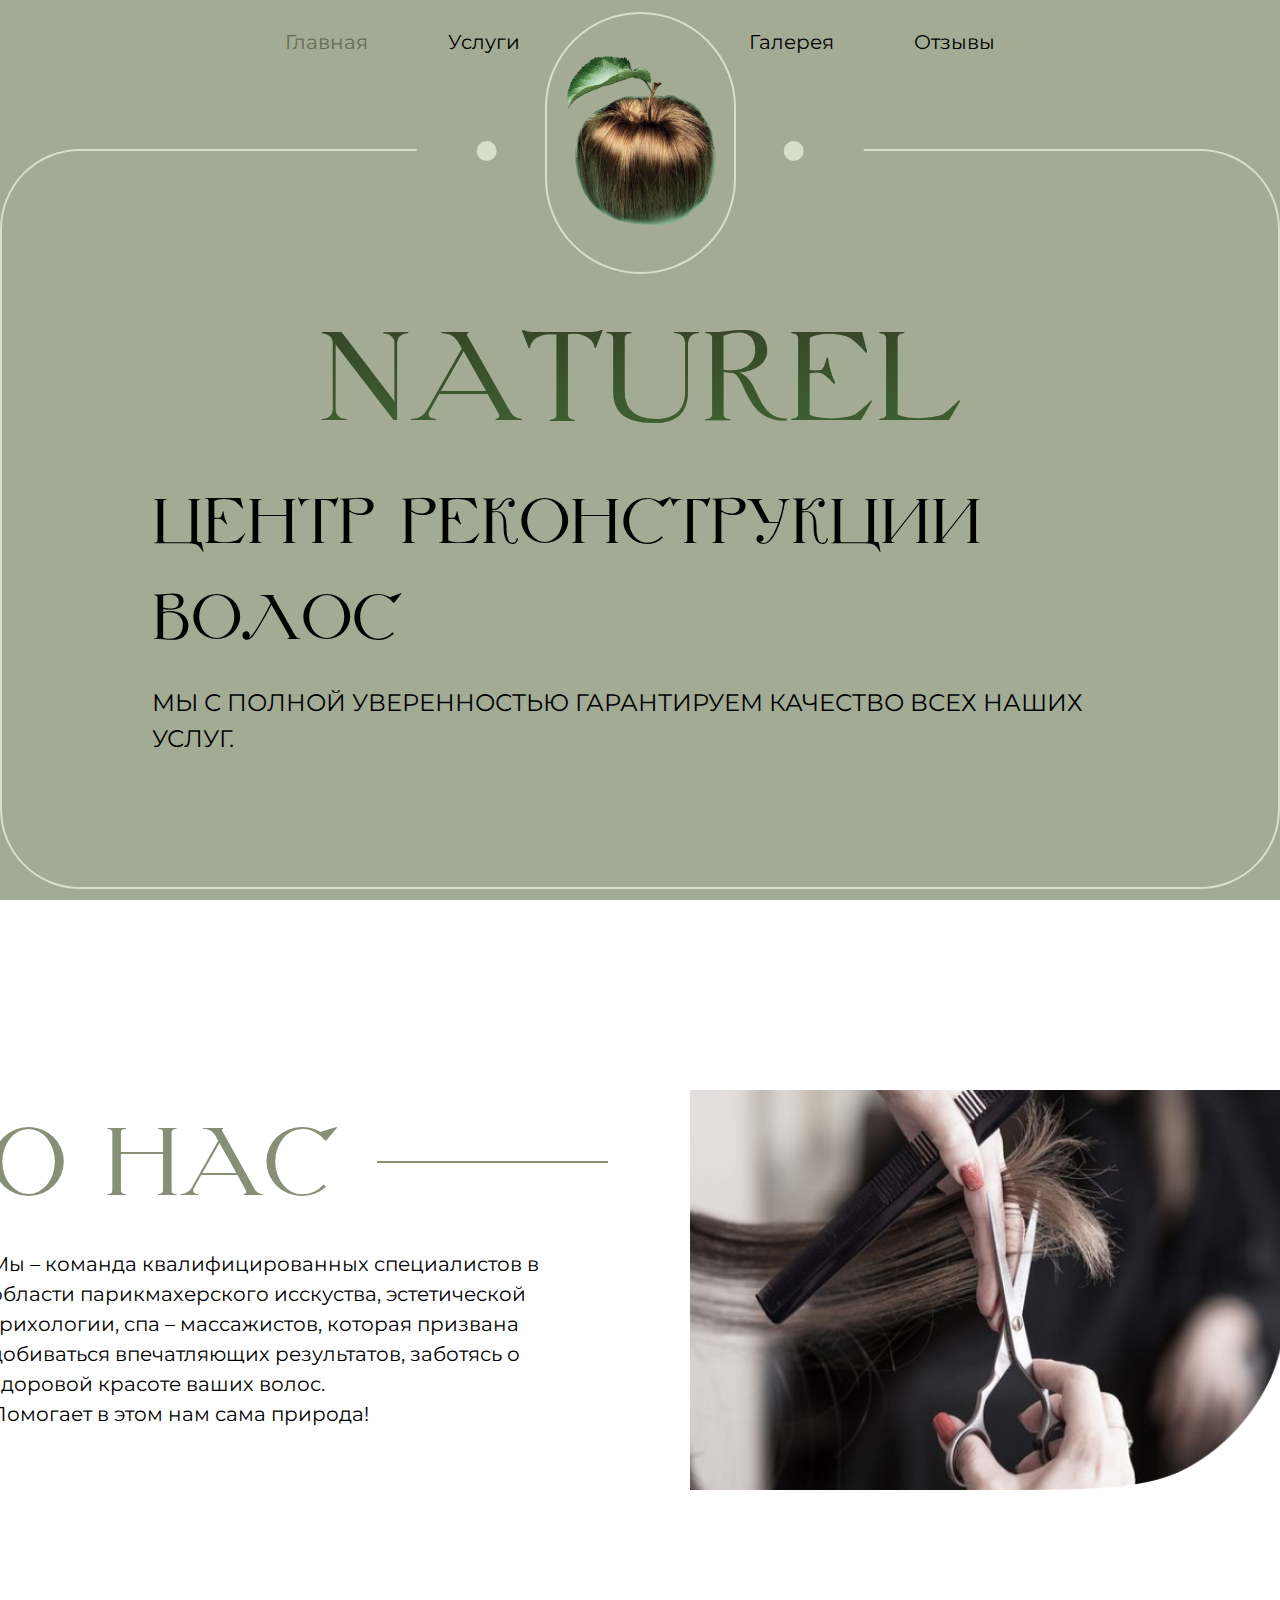
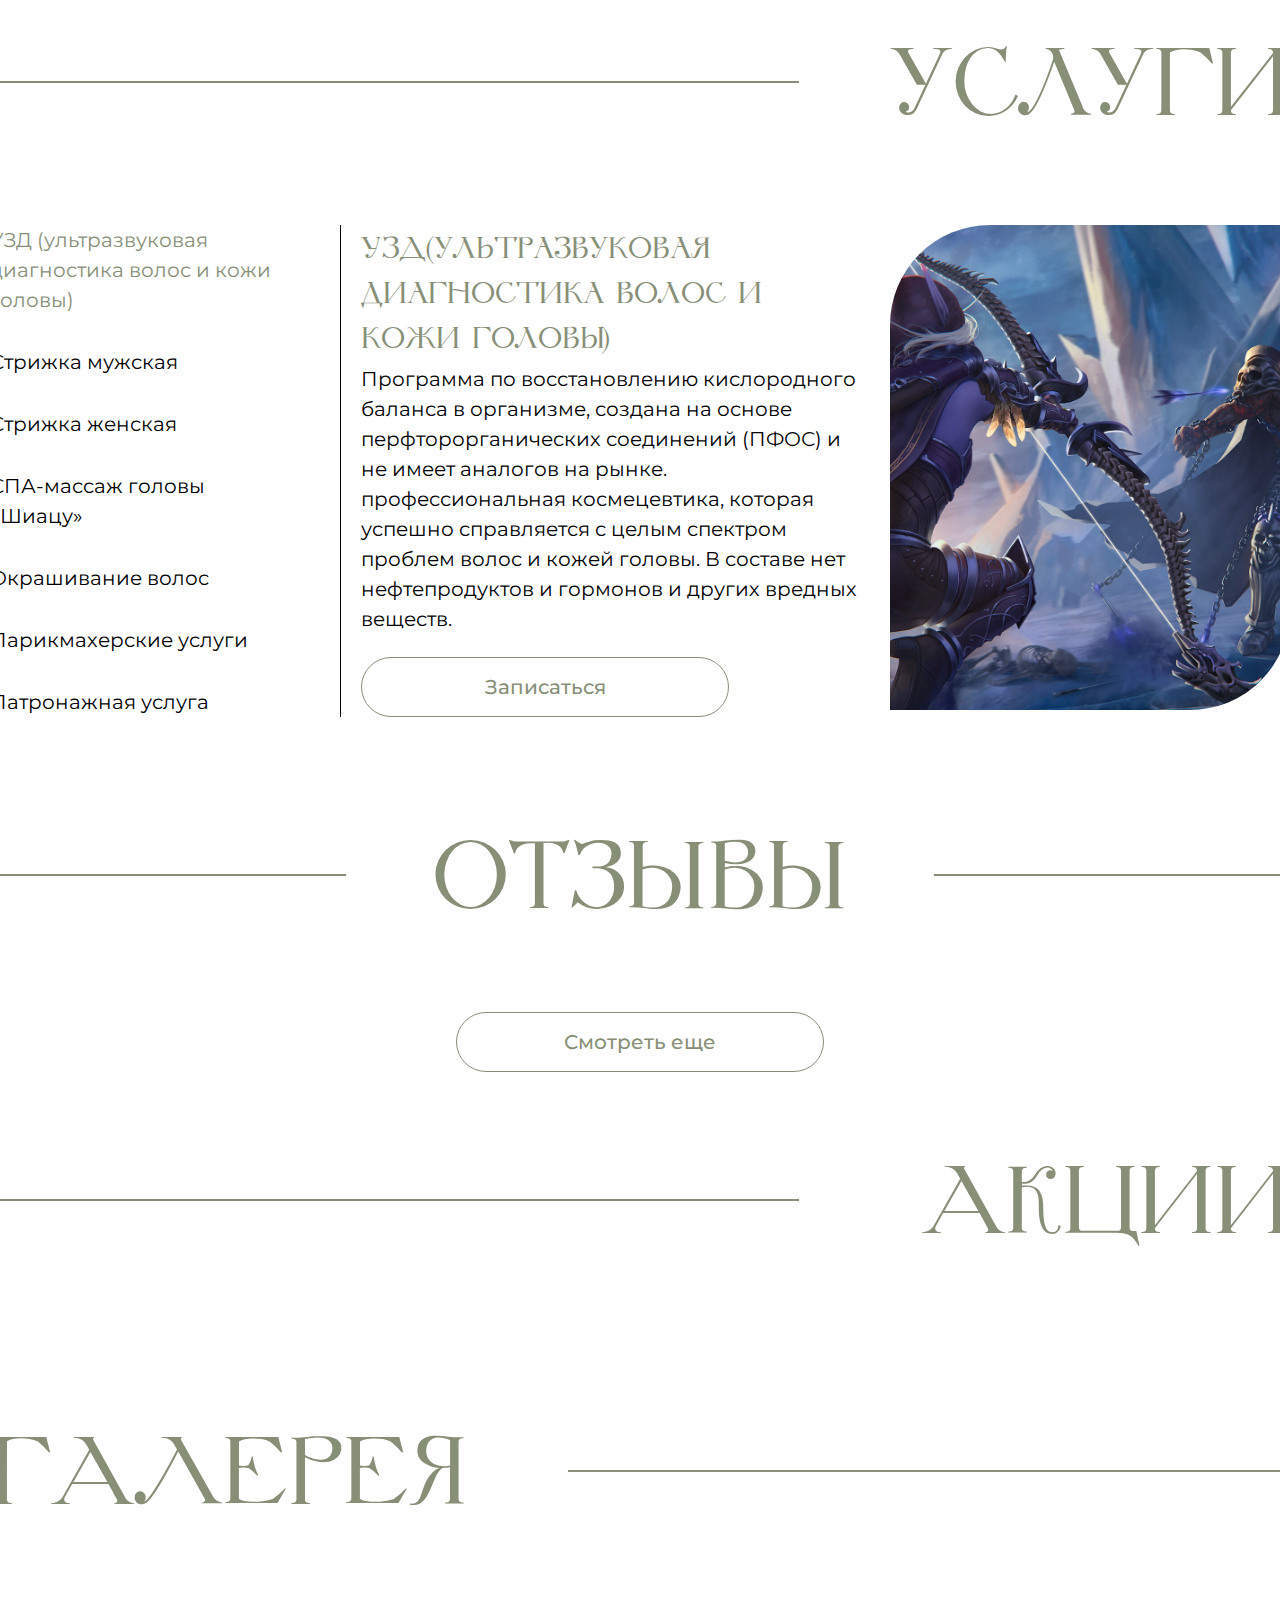
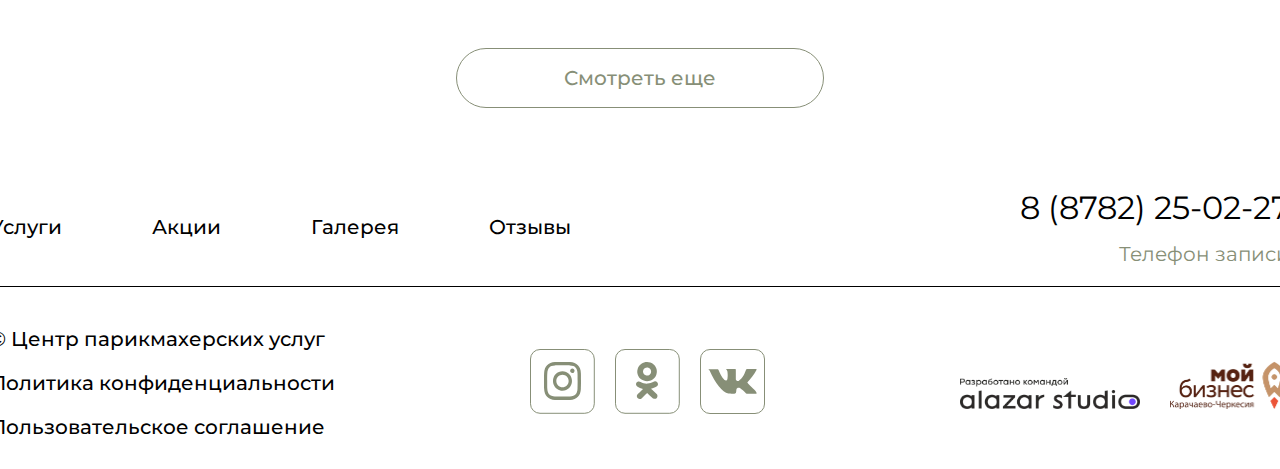
==== commit 8c3d80e7: "update galery and main page" ====
--- a/index.html
+++ b/index.html
@@ -11,11 +11,12 @@
     <link rel="stylesheet" href="css/main.css">
     <link rel="stylesheet" href="css/adaptive.css">
 
-    <title>Парикмахерская</title>
+    <title>Главная</title>
 </head>
 
 <body>
     <header>
+
 
     </header>
     <div class="navbar-box mainPageNav">
@@ -30,14 +31,19 @@
         </nav>
 
         <div class="centerLogo">
+            <div class="centerLogo_img">
+                <img src="img/mainlogohair.png" alt="">
+            </div>
             <div class="text">
+                <div class="closeBlock"></div>
                 <h1>NАТUREL</h1>
                 <h2>ЦЕНТР РЕКОНСТРУКЦИИ ВОЛОС</h2>
-                <P>Мы с полной уверенностью гарантируем качество всех наших услуг.</P>
+                <p>
+                    Мы с полной уверенностью гарантируем качество всех наших услуг.
+                </p>
             </div>
         </div>
     </div>
-
 
     <div class="container mainBlock_container">
         <div class="about-us block">
@@ -48,11 +54,12 @@
                 </div>
 
                 <p>
-                    Lorem ipsum dolor sit amet, consectetur adipiscing elit, sed do eiusmod tempor incididunt ut
-                    labore et dolore magna aliqua. Ut enim ad minim veniam, quis nostrud exercitation ullamco laboris
-                    nisi ut aliquip ex ea commodo consequat. Duis aute irure dolor in reprehenderit in voluptate velit
-                    esse cillum dolore eu fugiat nulla pariatur. Excepteur sint occaecat cupidatat non proident, sunt in
-                    culpa qui officia deserunt mollit anim id est laborum.
+
+                    Мы – команда квалифицированных специалистов в области парикмахерского исскуства,
+                    эстетической трихологии, спа – массажистов, которая призвана добиваться впечатляющих
+                    результатов, заботясь о здоровой красоте ваших волос. <br>
+                    Помогает в этом нам сама природа!
+
                 </p>
             </div>
 
@@ -68,94 +75,107 @@
                 <div class="about-title_name">услуги</div>
             </div>
 
-
             <div class="services">
                 <div class="services-1">
                     <div class="services-1">
 
                         <nav class="tabs">
                             <ul>
-                                <li><a href="#tab1" class="active">Эстечиная трихология</a></li>
+                                <li><a href="#tab1" class="active">УЗД (ультразвуковая диагностика волос и кожи
+                                        головы)</a></li>
                                 <li><a href="#tab2">Стрижка мужская</a></li>
                                 <li><a href="#tab3">Стрижка женская</a></li>
-                                <li><a href="#tab4">СПА уходовые процедуры</a></li>
-                                <li><a href="#tab5">Окрашивание</a></li>
-                                <li><a href="#tab6">Биозавивка</a></li>
+                                <li><a href="#tab4">СПА-массаж головы «Шиацу»</a></li>
+                                <li><a href="#tab5">Окрашивание волос</a></li>
+                                <li><a href="#tab6">Парикмахерские услуги</a></li>
                                 <li><a href="#tab7">Патронажная услуга</a></li>
                             </ul>
                         </nav>
 
                         <div class="tab-content active" id="tab1">
                             <div class="info-service">
-                                <h2>Эстечиная трихология</h2>
-                                <p>Lorem ipsum dolor sit amet, consectetur adipiscing elit...</p>
-                                <button>Записаться</button>
-                            </div>
-                            <div class="info_service_img">
-                                <img src="images/services.png" alt="#">
-                            </div>
-                        </div>
-
+                                <h2>УЗД(ультразвуковая диагностика волос и кожи головы)</h2>
+                                <p>
+                                    Программа по восстановлению кислородного баланса в организме, создана на основе
+                                    перфторорганических соединений (ПФОС) и не имеет аналогов на рынке. профессиональная
+                                    космецевтика, которая успешно справляется с целым спектром проблем волос и кожей
+                                    головы. В составе нет нефтепродуктов и гормонов и других вредных веществ.
+                                </p>
+                                <button class="service_button">Записаться</button>
+                            </div>
+                            <div class="info_service_img">
+                                <img src="images/temp.jpeg" alt="#">
+                                <!-- <img src="images/usdiag1.jpeg" alt="#"> -->
+                            </div>
+                        </div>
                         <div class="tab-content" id="tab2">
                             <div class="info-service">
                                 <h2>Стрижка мужская</h2>
-                                <p>Lorem ipsum dolor sit amet, consectetur adipiscing elit...</p>
-                                <button>Записаться</button>
-                            </div>
-                            <div class="info_service_img">
-                                <img src="images/services.png" alt="#">
-                            </div>
-                        </div>
-
+                                <p>
+                                    Lorem ipsum dolor sit amet, consectetur adipiscing elit...
+                                </p>
+                                <button class="service_button">Записаться</button>
+                            </div>
+                            <div class="info_service_img">
+                                <img src="images/services.png" alt="#">
+                            </div>
+                        </div>
                         <div class="tab-content" id="tab3">
                             <div class="info-service">
                                 <h2>Стрижка женская</h2>
-                                <p>Lorem ipsum dolor sit amet, consectetur adipiscing elit...</p>
-                                <button>Записаться</button>
-                            </div>
-                            <div class="info_service_img">
-                                <img src="images/services.png" alt="#">
-                            </div>
-                        </div>
-
+                                <p>
+                                    Lorem ipsum dolor sit amet, consectetur adipiscing elit...
+                                </p>
+                                <button class="service_button">Записаться</button>
+                            </div>
+                            <div class="info_service_img">
+                                <img src="images/services.png" alt="#">
+                            </div>
+                        </div>
                         <div class="tab-content" id="tab4">
                             <div class="info-service">
-                                <h2>СПА уходовые процедуры</h2>
-                                <p>Lorem ipsum dolor sit amet, consectetur adipiscing elit...</p>
-                                <button>Записаться</button>
-                            </div>
-                            <div class="info_service_img">
-                                <img src="images/services.png" alt="#">
-                            </div>
-                        </div>
-
+                                <h2>СПА-массаж головы «Шиацу»</h2>
+                                <p>
+                                    Lorem ipsum dolor sit amet, consectetur adipiscing elit...
+                                </p>
+                                <button class="service_button">Записаться</button>
+                            </div>
+                            <div class="info_service_img">
+                                <img src="images/spamassage2.jpeg" alt="#">
+                            </div>
+                        </div>
                         <div class="tab-content" id="tab5">
                             <div class="info-service">
-                                <h2>Окрашивание</h2>
-                                <p>Lorem ipsum dolor sit amet, consectetur adipiscing elit...</p>
-                                <button>Записаться</button>
-                            </div>
-                            <div class="info_service_img">
-                                <img src="images/services.png" alt="#">
-                            </div>
-                        </div>
-
+                                <h2>Окрашивание волос</h2>
+                                <p>
+                                    Lorem ipsum dolor sit amet, consectetur adipiscing elit...
+                                </p>
+                                <button class="service_button">Записаться</button>
+                            </div>
+                            <div class="info_service_img">
+                                <img src="images/services.png" alt="#">
+                            </div>
+                        </div>
                         <div class="tab-content" id="tab6">
                             <div class="info-service">
-                                <h2>Биозавивка</h2>
-                                <p>Lorem ipsum dolor sit amet, consectetur adipiscing elit...</p>
-                                <button>Записаться</button>
-                            </div>
-                            <div class="info_service_img">
-                                <img src="images/services.png" alt="#">
-                            </div>
-                        </div>
-
+                                <h2>Парикмахерские услуги</h2>
+                                <p>
+                                    Создания привлекательного образа мастерами-стилистами
+                                </p>
+                                <button class="service_button">Записаться</button>
+                            </div>
+                            <div class="info_service_img">
+                                <img src="images/services.png" alt="#">
+                            </div>
+                        </div>
                         <div class="tab-content" id="tab7">
                             <div class="info-service">
                                 <h2>Патронажная услуга</h2>
-                                <p>Lorem ipsum dolor sit amet, consectetur adipiscing elit...</p>
-                                <button>Записаться</button>
+                                <p>
+                                    Заботясь о людях не имеющих возможность посетить наш центр, мы предоставляем
+                                    патронажную услугу.
+                                </p>
+                                <button class="service_button">Записаться</button>
                             </div>
                             <div class="info_service_img">
                                 <img src="images/services.png" alt="#">
@@ -172,43 +192,42 @@
                     <div class="about-title_name">ОТЗЫВЫ</div>
                     <div class="about-title_line3"></div>
                 </div>
-
                 <div class="card-list">
                     <!-- 
                     <div class="row" style="display: none;">
                         <div class="card">
                             <img src="images/portret.jpg" alt="">
                             <h3>Lorem ispum</h3>
-                            <p>“Sed ut perspiciatis unde omnis iste natus error sit voluptatem accusantium
+                            <p>
+“Sed ut perspiciatis unde omnis iste natus error sit voluptatem accusantium
                                 doloremque laudantium,
                                 totam rem aperiam, eaque ipsa quae ab illo
-                            </p>
-                        </div>
-
+                            
+</p>
+                        </div>
                         <div class="card">
                             <img src="images/portret.jpg" alt="">
                             <h3>Lorem ispum</h3>
-                            <p>“Sed ut perspiciatis unde omnis iste natus error sit voluptatem accusantium
+                            <p>
+“Sed ut perspiciatis unde omnis iste natus error sit voluptatem accusantium
                                 doloremque laudantium,
                                 totam rem aperiam, eaque ipsa quae ab illo
-                            </p>
-                        </div>
-
+                            
+</p>
+                        </div>
                         <div class="card">
                             <img src="images/portret.jpg" alt="">
                             <h3>Lorem ispum</h3>
-                            <p>“Sed ut perspiciatis unde omnis iste natus error sit voluptatem accusantium
+                            <p>
+“Sed ut perspiciatis unde omnis iste natus error sit voluptatem accusantium
                                 doloremque laudantium,
                                 totam rem aperiam, eaque ipsa quae ab illo
-                            </p>
-                        </div>
-
+                            
+</p>
+                        </div>
                     </div> -->
-
-
-
-
-                </div>
+                </div>
+
                 <a href="feedback.html" class="row_seeMore">
                     <div class="row_seeMore__btn">Смотреть еще</div>
                 </a>
@@ -219,28 +238,8 @@
                     <div class="about-title_line2"></div>
                     <div class="about-title_name">АКЦИИ</div>
                 </div>
-
                 <div class="row" id="shares_main">
-                    <div class="shares-card">
-                        <img src="images/akcii1.png" alt="">
-                        <h2><span>3000</span> 2500 </h2>
-                        <p>Стрижка женская</p>
-                        <button>Подробнее</button>
-                    </div>
-
-                    <div class="shares-card">
-                        <img src="images/akcii2.png" alt="">
-                        <h2><span>3000</span> 2500 </h2>
-                        <p>Стрижка женская</p>
-                        <button>Подробнее</button>
-                    </div>
-
-                    <div class="shares-card">
-                        <img src="images/akcii3.png" alt="">
-                        <h2><span>3000</span> 2500 </h2>
-                        <p>Стрижка женская</p>
-                        <button>Подробнее</button>
-                    </div>
+
                 </div>
             </div>
 
@@ -253,24 +252,7 @@
                 </div>
 
                 <div class="galery_imgs galery_imgs__main" id="slide">
-                    <div class="galery_imgs__img">
-                        <img src="images/g1.png" alt="">
-                    </div>
-                    <div class="galery_imgs__img">
-                        <img src="images/g2.png" alt="">
-                    </div>
-                    <div class="galery_imgs__img">
-                        <img src="images/g3.png" alt="">
-                    </div>
-                    <div class="galery_imgs__img">
-                        <img src="images/g4.png" alt="">
-                    </div>
-                    <div class="galery_imgs__img">
-                        <img src="images/g5.png" alt="">
-                    </div>
-                    <div class="galery_imgs__img">
-                        <img src="images/g6.png" alt="">
-                    </div>
+
                 </div>
 
                 <div class="modal">
@@ -278,52 +260,62 @@
                     <img class="modal-content" id="modalImage">
                 </div>
 
-                <a href="#" class="row_seeMore">
+                <a href="galery.html" class="row_seeMore">
                     <div class="row_seeMore__btn">Смотреть еще</div>
                 </a>
 
             </div>
 
-
+        </div>
+    </div>
+    <footer>
+        <!--             
             <div class="bottomMenu">
                 <nav>
                     <ul>
-                        <li><a href="#">Услуги</a></li>
-                        <li><a href="#">Акции</a></li>
-                        <li><a href="#">Галерея</a></li>
-                        <li><a href="#">Отзывы</a></li>
+                        <li><a href="service.html">Услуги</a></li>
+                        <li><a href="shares.html">Акции</a></li>
+                        <li><a href="galery.html">Галерея</a></li>
+                        <li><a href="feedback.html">Отзывы</a></li>
                     </ul>
-
                     <div class="phoneInfo">
-                        <p>8 (8782) 25-02-27</p>
-                        <p>Телефон записи</p>
+                        <a href="tel:+78782259227"><p>
+8 (8782) 25-02-27
+</p></a>
+                        <p>
+Телефон записи
+</p>
                     </div>
                 </nav>
-
                 <div class="info">
                     <div class="info_text">
-                        <p>© Центр парикмахерских услуг</p>
-                        <p>Политика конфиденциальности</p>
-                        <p>Пользовательское соглашение</p>
-                    </div>
-
+                        <p>
+© Центр парикмахерских услуг
+</p>
+                        <p>
+Политика конфиденциальности
+</p>
+                        <p>
+Пользовательское соглашение
+</p>
+                    </div>
                     <div class="icon">
                         <a href="#">
                             <svg xmlns="http://www.w3.org/2000/svg" width="65" height="65" viewBox="0 0 65 65"
                                 fill="none">
-                                <rect x="0.5" y="0.5" width="63.7946" height="63.7946" rx="9.5" stroke="#C6A48C" />
+                                <rect x="0.5" y="0.5" width="63.7946" height="63.7946" rx="9.5" stroke="#878F77" />
                                 <path
                                     d="M32.4897 51C27.4359 51 26.8401 50.9726 24.8679 50.8841C23.3299 50.8322 21.8118 50.5116 20.379 49.936C17.8999 48.9466 15.9397 46.9355 14.9758 44.3928C14.4362 42.918 14.1451 41.3599 14.115 39.785C14 37.7666 14 37.105 14 31.9621C14 26.7644 14.0267 26.1576 14.115 24.1455C14.1457 22.5727 14.4368 21.0168 14.9758 19.544C15.9386 16.9979 17.9021 14.9851 20.3851 13.9987C21.8204 13.4429 23.338 13.1436 24.872 13.1138C26.8339 13 27.479 13 32.4897 13C37.5847 13 38.1702 13.0274 40.1116 13.1138C41.6495 13.1438 43.1711 13.4431 44.6108 13.9987C47.0931 14.9862 49.0562 16.9986 50.02 19.544C50.5688 21.0382 50.8615 22.6185 50.885 24.215C51 26.2334 51 26.8929 51 32.0337C51 37.1745 50.9712 37.8487 50.885 39.844C50.8544 41.4204 50.5626 42.9799 50.0221 44.456C49.0558 47.0005 47.0926 49.0123 44.6108 50.0013C43.1732 50.5537 41.6547 50.8522 40.1198 50.8841C38.1579 51 37.5148 51 32.4897 51ZM32.4199 16.3352C27.3948 16.3352 26.873 16.3605 24.911 16.4511C23.7399 16.467 22.5802 16.6886 21.4822 17.1063C19.8607 17.7426 18.5777 19.0531 17.9506 20.7134C17.5402 21.8517 17.3241 23.0541 17.3117 24.2677C17.2028 26.3093 17.2028 26.8444 17.2028 31.9621C17.2028 37.0186 17.2213 37.6317 17.3117 39.6607C17.3301 40.862 17.5461 42.0516 17.9506 43.1792C18.5786 44.8384 19.8614 46.1478 21.4822 46.7841C22.5795 47.2046 23.7397 47.4263 24.911 47.4393C26.8997 47.5573 27.4235 47.5573 32.4199 47.5573C37.4594 47.5573 37.9812 47.532 39.9267 47.4393C41.0985 47.4247 42.2592 47.2031 43.3576 46.7841C44.9692 46.1423 46.2439 44.8358 46.8706 43.1834C47.2803 42.0441 47.4964 40.8412 47.5095 39.627H47.5321C47.6205 37.6128 47.6205 37.0755 47.6205 31.9284C47.6205 26.7812 47.5979 26.2397 47.5095 24.2277C47.4911 23.0277 47.2751 21.8395 46.8706 20.7134C46.2453 19.0585 44.9704 17.7496 43.3576 17.1063C42.2594 16.6865 41.0986 16.4648 39.9267 16.4511C37.9401 16.3352 37.4203 16.3352 32.4199 16.3352ZM32.4897 41.6938C28.648 41.6964 25.183 39.3251 23.7109 35.6859C22.2388 32.0467 23.0495 27.8564 25.7649 25.0693C28.4802 22.2821 32.5655 21.4471 36.1153 22.9537C39.6651 24.4602 41.9803 28.0116 41.9811 31.9515C41.9755 37.3264 37.7307 41.6834 32.4897 41.6938ZM32.4897 25.6266C29.0859 25.6266 26.3265 28.4565 26.3265 31.9473C26.3265 35.4381 29.0859 38.268 32.4897 38.268C35.8936 38.268 38.653 35.4381 38.653 31.9473C38.6451 28.4599 35.8903 25.6347 32.4897 25.6266ZM42.3509 24.1244C41.1294 24.1198 40.1422 23.1017 40.1445 21.849C40.1467 20.5963 41.1376 19.582 42.3591 19.582C43.5806 19.582 44.5715 20.5962 44.5738 21.849C44.5743 22.4534 44.3402 23.0331 43.9231 23.4601C43.506 23.887 42.9403 24.1261 42.3509 24.1244Z"
-                                    fill="#C6A48C" />
+                                    fill="#878F77" />
                             </svg>
                         </a>
                         <a href="#">
                             <svg xmlns="http://www.w3.org/2000/svg" width="65" height="65" viewBox="0 0 65 65"
                                 fill="none">
-                                <rect x="0.5" y="0.5" width="63.7946" height="63.7946" rx="9.5" stroke="#C6A48C" />
+                                <rect x="0.5" y="0.5" width="63.7946" height="63.7946" rx="9.5" stroke="#878F77" />
                                 <path fill-rule="evenodd" clip-rule="evenodd"
                                     d="M33.415 18.8291C35.5341 19.5559 36.6472 21.8184 35.9012 23.8826C35.1552 25.9468 32.8325 27.0311 30.7134 26.3044C28.5943 25.5777 27.4813 23.3151 28.2273 21.251C28.9733 19.1867 31.2959 18.1024 33.415 18.8291ZM38.1066 33.0153C38.6996 32.6687 39.3548 32.3283 40.0514 32.2922C40.7735 32.2546 41.7271 32.6394 42.2075 33.1521C43.2303 34.244 43.3082 36.0433 42.1765 37.0834C42.0011 37.2447 41.7758 37.4113 41.5523 37.5504C39.5188 38.7169 38.3579 39.278 36.0362 39.773C36.3452 40.0159 36.6563 40.3099 36.9219 40.56C38.4891 42.0762 40.0836 43.5642 41.6511 45.0796C42.6744 46.0796 42.723 47.5046 41.9758 48.6604C41.173 49.9023 39.5148 50.2099 38.2165 49.4978C37.8718 49.3087 37.5622 49.0527 37.2104 48.7214C35.5339 47.1017 33.8565 45.4779 32.1503 43.8894C31.9231 44.1035 31.5519 44.479 31.2615 44.764C29.774 46.2142 28.3304 47.7075 26.8315 49.1467C25.6051 50.3654 23.7791 50.242 22.5897 49.0106C21.7034 48.0932 21.5871 46.6084 22.3876 45.5861C22.833 45.0418 23.3486 44.5576 23.8566 44.0699C25.0087 42.9176 26.9383 41.1151 27.9794 39.9311C26.0838 39.3303 23.7849 38.6304 22.1948 37.4975C20.8409 36.5325 20.6531 34.8784 21.553 33.5621C21.8935 33.064 22.3799 32.7048 23.1481 32.5198C24.0133 32.3119 24.8617 32.4958 25.616 32.9144C27.8791 34.1702 29.8594 34.8038 32.8463 34.5938C34.6808 34.41 36.5133 33.9429 38.1066 33.0153ZM35.3246 13.5453C40.4395 15.2994 43.1261 20.7603 41.3254 25.7427C39.5247 30.7251 33.9186 33.3422 28.8038 31.5881C23.689 29.8341 21.0024 24.3732 22.803 19.3908C24.6037 14.4084 30.2098 11.7913 35.3246 13.5453Z"
-                                    fill="#C6A48C" />
+                                    fill="#878F77" />
                             </svg>
                         </a>
                         <a href="#">
@@ -332,20 +324,31 @@
                                     fill="none">
                                     <path fill-rule="evenodd" clip-rule="evenodd"
                                         d="M9.14029 0.166969C6.31623 0.161923 3.49131 0.138761 0.666915 0.138761C-0.318165 0.0706022 1.42663 0.968248 1.58778 1.52369C7.11372 14.2628 14.407 23.3255 20.3943 24.4438C28.0793 24.9713 28.007 25.4645 28.376 20.8195C28.6879 18.5646 30.6777 18.5791 31.9579 19.1106C33.9623 20.8661 35.9495 22.0347 37.4071 23.8115C38.0617 24.6093 38.23 24.9082 39.8641 24.8692C44.1591 24.7668 49.05 24.87 48.3118 24.8205C50.2486 22.7533 42.5038 17.8524 39.2762 13.4354C42.8339 9.34177 46.1394 5.69122 48.1898 1.46753C48.606 0.700658 48.6055 0.139259 48.4101 0.0576172C44.6426 0.0576172 43.1873 0.0578636 39.64 0.0578636C38.4896 0.0578636 38.3469 0.0341238 37.9593 1.06287C36.0104 6.23343 34.6374 8.81387 30.63 12.0598C29.5509 12.2337 28.4778 12.0683 27.8254 10.3895C27.8254 7.36996 27.8254 4.35021 27.8254 1.33071C27.8254 0.0226272 27.7163 0.0773029 26.4628 0.0773029C23.2764 0.0773029 21.6089 0.0773029 18.1868 0.0773029C17.4979 0.0591051 18.9628 0.481457 19.4111 2.59355C19.7634 5.54274 19.8134 6.51152 19.444 9.87273C19.2836 11.708 17.8212 12.0181 16.5134 11.1149C13.6009 8.60343 12.0103 4.52326 10.6685 1.3609C10.1423 0.120811 10.4537 0.168954 9.14029 0.166969Z"
-                                        fill="#C6A48C" />
+                                        fill="#878F77" />
                                 </svg>
                             </div>
                         </a>
                     </div>
-                </div>
-            </div>
-
-        </div>
-
-        <!-- <script src="https://code.jquery.com/jquery-3.6.4.min.js"></script> -->
-        <script src="https://ajax.googleapis.com/ajax/libs/jquery/2.2.0/jquery.min.js"></script>
-        <script src="js/main.js"></script>
-        <script type="module" src="edit.js"></script>
+                    <div class="footer_copiryte">
+                        <div class="footer_links">
+                            <a href="https://alazarstudio.ru" target="_blank" class="footer_logo">
+                                <img src="img/logo_alazar_white.png" alt="">
+                            </a>
+                            <a href="https://moibiz09.ru" target="_blank" class="footer_logo2">
+                                <img src="img/mybiz.png" alt="">
+                            </a>
+                        </div>
+                    </div>
+                </div>
+            </div> -->
+
+    </footer>
+
+    <!-- <script src="https://code.jquery.com/jquery-3.6.4.min.js"></script> -->
+    <script src="https://ajax.googleapis.com/ajax/libs/jquery/2.2.0/jquery.min.js"></script>
+    <script src="js/main.js"></script>
+    <script src="js/footer.js"></script>
+    <script type="module" src="edit.js"></script>
 
 </body>
 
--- a/css/main.css
+++ b/css/main.css
@@ -9,6 +9,46 @@
 
 body {
   background-color: #ffffff;
+}
+
+footer {
+  width: 100%;
+  display: flex;
+  flex-direction: column;
+  justify-content: center;
+  align-items: center;
+  margin-bottom: 30px;
+}
+
+.footer_copiryte {
+  display: flex;
+  flex-direction: column;
+  gap: 20px;
+}
+
+.footer_links {
+  display: flex;
+  gap: 30px;
+}
+.footer_logo {
+  width: 180px;
+  height: 30px;
+  flex-shrink: 0;
+  align-self: flex-end;
+  cursor: pointer;
+}
+
+.footer_logo2 {
+  width: 120px;
+  height: 50px;
+  flex-shrink: 0;
+  align-self: flex-end;
+  cursor: pointer;
+}
+
+.footer_logo img,
+.footer_logo2 img {
+  width: 100%;
 }
 
 .container {
@@ -32,10 +72,12 @@
   display: flex;
   align-items: center;
   justify-content: center;
-  overflow: hidden;
+  /* overflow: hidden; */
+  object-fit: contain;
 }
 
 .about-img img {
+  width: 100%;
   height: 100%;
 }
 
@@ -54,7 +96,7 @@
 }
 
 .about-title_name {
-  color: #c6a48c;
+  color: #878f77;
   font-family: var(--literature);
   font-size: 96px;
   font-style: normal;
@@ -63,32 +105,32 @@
 }
 
 .about-title_line1 {
-  border: 1px solid #c6a48c;
+  border: 1px solid #878f77;
   width: 231px;
   height: 1px;
 }
 
 .about-title_line2 {
-  border: 1px solid #c6a48c;
+  border: 1px solid #878f77;
   width: 809px;
   height: 1px;
 }
 
 .about-title_line3 {
-  border: 1px solid #c6a48c;
+  border: 1px solid #878f77;
   width: 356px;
   height: 1px;
 }
 
 .about-title_line4 {
-  border: 1px solid #c6a48c;
+  border: 1px solid #878f77;
   width: 722px;
   height: 1px;
 }
 
 .about-title h1 {
   font-size: 70px;
-  color: #c6a48c;
+  color: #878f77;
 }
 
 .about-title hr {
@@ -97,7 +139,7 @@
   height: 2px;
   border: none;
   outline: none;
-  background-color: #c6a48c;
+  background-color: #878f77;
 }
 
 .services-box {
@@ -152,13 +194,15 @@
 }
 
 .services nav ul li a:hover {
-  color: #c6a48c;
+  color: #878f77;
 }
 
 .services img {
   height: 485px;
+  width: 400px;
   border-bottom-right-radius: 100px;
   border-top-left-radius: 100px;
+  object-fit: cover;
 }
 
 .services-title {
@@ -170,7 +214,7 @@
 
 .services-title h1 {
   font-size: 70px;
-  color: #c6a48c;
+  color: #878f77;
 }
 
 .services-title hr {
@@ -179,21 +223,21 @@
   height: 1.5px;
   border: none;
   outline: none;
-  background-color: #c6a48c;
+  background-color: #878f77;
 }
 
 .info-service {
   display: flex;
   flex-direction: column;
   justify-content: space-between;
-  padding-left: 50px;
-  gap: 35px;
+  padding: 0 20px;
+  /* gap: 35px; */
 }
 
 .info-service h2 {
-  color: #c6a48c;
+  color: #878f77;
   font-family: var(--literature);
-  font-size: 36px;
+  font-size: 30px;
   font-style: normal;
   font-weight: 400;
   line-height: 150%;
@@ -210,7 +254,7 @@
 .info-service button {
   padding: 10px;
   border-radius: 50px;
-  border: 1px solid #c6a48c;
+  border: 1px solid #878f77;
   background-color: #ffffff;
   font-family: "Montserrat", sans-serif;
   font-size: 20px;
@@ -218,7 +262,7 @@
 }
 
 .info-service button:hover {
-  background-color: #c6a48c;
+  background-color: #878f77;
   color: white;
 }
 
@@ -229,6 +273,7 @@
 .card img {
   height: 100px;
   width: 100px;
+  object-fit: cover;
   border-radius: 50px;
 }
 
@@ -253,7 +298,7 @@
 }
 
 .shares-card h2 {
-  color: #c6a48c;
+  color: #878f77;
   font-family: var(--literature);
   font-size: 32px;
   font-style: normal;
@@ -262,7 +307,7 @@
 }
 
 .shares-card h2 span {
-  color: #c6a48c;
+  color: #878f77;
   font-family: var(--literature);
   font-size: 32px;
   font-style: normal;
@@ -280,7 +325,8 @@
 }
 
 .action-box {
-  width: 1300px;
+  /* width: 1300px; */
+  width: 100%;
   margin-top: 30px;
 }
 
@@ -319,6 +365,7 @@
   display: flex;
   justify-content: center;
   align-items: center;
+  cursor: pointer;
 }
 
 .galery_imgs__img img {
@@ -346,15 +393,17 @@
 }
 
 .tabs a.active {
-  color: #c6a48c;
+  color: #878f77;
 }
 
 .info_service_img {
   display: flex;
 }
 
+
+
 .filter-box {
-  width: 1300px;
+  /* width: 1300px; */
   display: flex;
   align-items: center;
   flex-direction: column;
@@ -383,27 +432,27 @@
 }
 
 .filter-box ul li:hover {
-  color: #c6a48c;
-  border: 1px solid #c6a48c;
+  color: #878f77;
+  border: 1px solid #878f77;
 }
 
 .activeListCheck {
-  color: #c6a48c !important;
-  border: 1px solid #c6a48c !important;
+  color: #878f77 !important;
+  border: 1px solid #878f77 !important;
 }
 
 button {
   display: flex;
-  width: 184px;
-  height: 59px;
+  width: 368px;
+  height: 60px;
   padding: 10px;
   justify-content: center;
   align-items: center;
   gap: 10px;
   flex-shrink: 0;
   border-radius: 50px;
-  border: 1.5px solid #c6a48c;
-  color: #c6a48c;
+  border: 1.5px solid #878f77;
+  color: #878f77;
   font-size: 20px;
   font-style: normal;
   font-weight: 500;
@@ -414,7 +463,7 @@
 }
 
 button:hover {
-  background-color: #c6a48c;
+  background-color: #878f77;
   color: white;
 }
 
@@ -452,7 +501,7 @@
 }
 
 .container h1 {
-  color: #c6a48c;
+  color: #878f77;
   font: 50pt "Literature Decor";
 }
 
@@ -461,7 +510,7 @@
   text-decoration: none;
   border-radius: 10px;
   font-size: 20px;
-  color: #c6a48c;
+  color: #878f77;
 }
 
 .row {
@@ -479,29 +528,33 @@
 .card {
   display: flex;
   flex-direction: column;
-  justify-content: space-between;
+  /* justify-content: space-between; */
   align-items: center;
   padding: 50px;
   width: 30%;
-  border: 1.5px solid #c6a48c;
+  /* border: 1.5px solid #878F77; */
   border-top-left-radius: 92px;
   border-bottom-right-radius: 92px;
-  gap: 30px;
+  gap: 10px;
   height: 450px;
-}
-
+  background: #d7dfc8;
+}
+.card h2 {
+  color: #878f77;
+}
 .card h3 {
-  color: #c6a48c;
+  color: #878f77;
   font-size: 24px;
   font-style: normal;
   font-weight: 600;
   line-height: normal;
 }
 
-.card p {
+.card p,
+.card div {
   color: #000;
   text-align: center;
-  font-size: 20px;
+  font-size: 18px;
   font-style: normal;
   font-weight: 400;
   line-height: 200%;
@@ -511,6 +564,31 @@
   height: 160px;
   width: 160px;
   border-radius: 50%;
+}
+
+.card_text {
+  color: #000;
+  text-align: center;
+  font-size: 18px;
+  font-style: normal;
+  font-weight: 400;
+  line-height: 200%;
+  overflow-y: scroll;
+  scroll-behavior: smooth;
+}
+
+.card_text::-webkit-scrollbar {
+  width: 2px;
+}
+
+.card_text::-webkit-scrollbar-track {
+  background: transparent;
+}
+
+.card_text::-webkit-scrollbar-thumb {
+  background-color: transparent;
+  border-radius: 20px;
+  border: 2px solid transparent;
 }
 
 /* .card img {
@@ -536,8 +614,8 @@
   gap: 10px;
   flex-shrink: 0;
   border-radius: 50px;
-  border: 1.5px solid #c6a48c;
-  color: #c6a48c;
+  border: 1.5px solid #878f77;
+  color: #878f77;
   font-size: 20px;
   font-style: normal;
   font-weight: 500;
@@ -546,7 +624,7 @@
 }
 
 .row_seeMore__btn:hover {
-  background-color: #c6a48c;
+  background-color: #878f77;
   color: #fff;
 }
 
@@ -566,7 +644,7 @@
 
 .bottomMenu hr {
   height: 2px;
-  background-color: #c6a48c;
+  background-color: #878f77;
   border: none;
   outline: none;
   margin-top: 5px;
@@ -601,7 +679,7 @@
 }
 
 .bottomMenu nav ul li a:hover {
-  color: #c6a48c;
+  color: #878f77;
 }
 
 .phoneInfo p:nth-child(1) {
@@ -611,7 +689,7 @@
 }
 
 .phoneInfo p:nth-child(2) {
-  color: #c6a48c;
+  color: #878f77;
   font-size: 20px;
   font-weight: 400;
   text-align: right;
@@ -628,7 +706,7 @@
 .info_text {
   display: flex;
   flex-direction: column;
-  gap: 25px;
+  gap: 20px;
 }
 
 .info p {
@@ -655,7 +733,7 @@
 .navbar-box nav {
   margin-top: 30px;
   padding-bottom: 30px;
-  border-bottom: 1.5px solid #c6a48c;
+  border-bottom: 1.5px solid #878f77;
 }
 
 .navbar-box nav ul {
@@ -675,7 +753,7 @@
 }
 
 .navbar-box nav ul li a:hover {
-  color: #c6a48c;
+  color: #878f77;
 }
 
 .centerLogo {
@@ -683,7 +761,6 @@
   flex-direction: column;
   align-items: center;
   justify-content: center;
-  padding-top: 20px;
   height: 100%;
 }
 
@@ -691,11 +768,73 @@
   display: flex;
   flex-direction: column;
   align-items: center;
+}
+
+.centerLogo {
+}
+
+.centerLogo .text {
+  border: 2px solid #d7dfc8;
+  padding: 130px 150px;
+  border-radius: 80px;
+  position: relative;
+  margin-top: -125px;
+}
+
+.closeBlock {
+  position: absolute;
+  top: -2px;
+  left: 50%;
+  transform: translate(-50%, 0);
+  border: 2px solid #a3ab94;
+  width: 35%;
+}
+
+.closeBlock::before {
+  content: "";
+  position: absolute;
+  left: 13%;
+  top: -10px;
+  background: #d7dfc8;
+  width: 20px;
+  height: 20px;
+  border-radius: 50%;
+}
+
+.closeBlock::after {
+  content: "";
+  position: absolute;
+  right: 13%;
+  top: -10px;
+  background: #d7dfc8;
+  width: 20px;
+  height: 20px;
+  border-radius: 50%;
+}
+
+.centerLogo_img {
+  border: 2px solid #d7dfc8;
+  border-radius: 100px;
+  padding: 40px 18px;
+  background-color: #a3ab94;
+  z-index: 2;
+}
+
+.centerLogo_img img {
+  width: 151px;
+  height: 174px;
 }
 
 .text h1 {
   font-family: var(--literature);
-  color: #c6a48c;
+  /* color: #333B24; */
+  background: -webkit-linear-gradient(
+      rgba(51, 59, 36, 0.39) 0%,
+      rgba(79, 152, 70, 0.39) 74.34%
+    ),
+    #333b24;
+  -webkit-background-clip: text;
+  -webkit-text-fill-color: transparent;
   font-size: 128px;
   font-weight: 400;
   line-height: 150%;
@@ -703,7 +842,7 @@
 
 .text h2 {
   font-family: var(--literature);
-  color: #fff;
+  color: #000;
   font-size: 64px;
   font-style: normal;
   font-weight: 400;
@@ -712,7 +851,7 @@
 }
 
 .text p {
-  color: #fff;
+  color: #000;
   font-size: 24px;
   font-style: normal;
   font-weight: 400;
@@ -721,15 +860,20 @@
 }
 
 .mainPageNav {
-  background-image: url("../images/navbackground.png");
+  /* background-image: url("../images/navbackground.png");
   background-repeat: no-repeat;
-  background-size: cover;
+  background-size: cover; */
+  display: flex;
+  flex-direction: column;
+  align-items: center;
+  background: #a3ab94;
   width: 100%;
   height: 100vh;
+  height: 100svh;
 }
 
 .mainPageNav nav ul li a {
-  color: white;
+  color: #000;
 }
 
 .mainPageNav nav {
@@ -742,7 +886,7 @@
 }
 
 .activeLink {
-  color: #c6a48c !important;
+  color: #636d55 !important;
 }
 
 .service-title {
@@ -752,7 +896,7 @@
 }
 
 .service-title h1 {
-  color: #c6a48c;
+  color: #878f77;
   font-family: var(--literature);
   font-size: 96px;
   font-style: normal;
@@ -777,6 +921,8 @@
   width: 1300px;
   margin-top: 30px;
   gap: 62px;
+  max-width: 100vw;
+  max-width: 100svw;
 }
 
 .text-service {
@@ -787,7 +933,7 @@
 }
 
 .img_service {
-  width: 35%;
+  width: 55%;
   height: 550px;
   overflow: hidden;
 }
@@ -836,7 +982,7 @@
 }
 
 .text-service h2 {
-  color: #c6a48c;
+  color: #878f77;
   font-family: var(--literature);
   font-size: 36px;
   font-style: normal;
@@ -855,7 +1001,7 @@
 }
 
 .container h1 {
-  color: #c6a48c;
+  color: #878f77;
   font-family: var(--literature);
   font-size: 96px;
   font-style: normal;
@@ -904,7 +1050,7 @@
 .price-info h3 {
   margin-top: 5px;
   font: 25pt "Literature Decor";
-  color: #c6a48c;
+  color: #878f77;
 }
 
 .price-info p {
@@ -917,6 +1063,7 @@
   margin-right: 30px;
 }
 
+
 .info-service {
   /* display: flex; */
   margin-top: 20px;
@@ -970,7 +1117,7 @@
 }
 
 .price-list ul li p:nth-child(2) {
-  color: #c6a48c;
+  color: #878f77;
   font-size: 24px;
   font-weight: 500;
   line-height: 150%;
@@ -983,7 +1130,7 @@
 }
 
 .price-list h2 {
-  color: #c6a48c;
+  color: #878f77;
   font-family: var(--literature);
   font-size: 36px;
   font-weight: 400;
@@ -1026,12 +1173,14 @@
   width: 100%;
   display: flex;
   justify-content: center;
+  padding: 0 20px;
 }
 
 .imgCont .galery_imgs {
-  width: 1300px;
-}
-
+  /* width: 1300px; */
+}
+.galery_imgs {
+}
 .aboutService {
   width: 1300px;
   display: flex;
@@ -1082,7 +1231,7 @@
   justify-content: center;
   align-items: center;
   border-radius: 10px;
-  border: 1.5px solid #c6a48c;
+  border: 1.5px solid #878f77;
 }
 
 .examplesService {
@@ -1149,3 +1298,63 @@
   color: #fff;
   cursor: pointer;
 }
+
+.modal-open {
+  overflow: hidden;
+}
+
+/*  */
+
+.dropdown {
+  position: relative;
+  display: inline-block;
+}
+
+.dropbtn {
+  width: 290px;
+  background-color: transparent;
+  color: #333;
+  padding: 10px 20px;
+  font-size: 16px;
+  border: 1px solid #878f77;
+  cursor: pointer;
+  margin: 0 0 10px;
+}
+
+.dropdown-content {
+  display: none;
+  flex-direction: column;
+  position: absolute;
+  background-color: #f0f4fa;
+  box-shadow: 0 8px 16px rgba(0, 0, 0, 0.2);
+  width: 290px;
+  /* border-radius: 20px; */
+  z-index: 1;
+}
+
+.dropdown-content li {
+  padding: 10px;
+  text-decoration: none;
+  list-style: none;
+  text-align: left;
+  cursor: pointer;
+  /* background-color: #fff; */
+  background: transparent;
+}
+
+.dropdown-content li:hover {
+  /* background-color: #fff; */
+ 
+}
+
+/* .dropdown:hover .dropdown-content {
+  display: block;
+} */
+
+.filter_box_adapt {
+  display: none;
+}
+
+.tab-content .info-service {
+  margin: 0;
+}
--- a/css/adaptive.css
+++ b/css/adaptive.css
@@ -1,450 +1,684 @@
 @media (min-width: 320px) and (max-width: 767px) {
-    .about-us {
-        flex-direction: column;
-        align-items: center;
-        width: 100%;
-    }
-
-    .about-title {
-        flex-direction: column;
-        gap: 0;
-    }
-
-    .about-title_name {
-        font-size: 70px;
-    }
-
-    .mainBlock_container {
-        padding: 30px 0;
-    }
-
-    .about-text {
-        padding: 0 10px;
-        font-size: 16px;
-    }
-
-    .about-text p {
-        width: 100%;
-    }
-
-    .about-img {
-        width: 95%;
-        margin-left: 10px;
-        margin-right: 10px;
-    }
-
-    .info_service_img {
-        margin-top: 30px;
-    }
-
-    .info_service_img img {
-        width: 100%;
-    }
-
-    .about-title_line4 {
-        display: none;
-    }
-
-    .galery_imgs__img {
-        width: 100%;
-    }
-
-    .action-box {
-        display: none;
-    }
-
-    .bottomMenu {
-        width: 100%;
-    }
-
-    .bottomMenu nav {
-        width: 100%;
-        border: none;
-        flex-direction: column;
-    }
-
-    .bottomMenu nav ul {
-        flex-direction: row;
-        flex-wrap: wrap;
-        gap: 10px;
-    }
-
-    .shares-card {
-        width: 100%;
-    }
-
-    .services-1 {
-        flex-direction: column;
-        padding: 0 10px;
-    }
-
-    .tab-content.active {
-        flex-direction: column;
-    }
-
-    .row {
-        flex-direction: column;
-        padding: 0 10px;
-    }
-
-    .about-title_line2 {
-        display: none;
-    }
-
-    .services-box {
-        gap: 0;
-        width: 100%;
-    }
-
-    .services nav {
-        flex-direction: row;
-        padding: 0;
-        border: none;
-    }
-
-    .info {
-        padding-top: 10px;
-        gap: 10px;
-        flex-direction: column;
-    }
-
-    /*Конец*/
-    .text h1 {
-        font-size: 60px;
-    }
-
-    .text h2 {
-        text-align: center;
-        font-size: 20px;
-    }
-
-    .text p {
-        text-align: center;
-        font-size: 16px;
-    }
-
-    .mainPageNav nav ul {
-        flex-wrap: wrap;
-        gap: 10px;
-        padding: 0 5px;
-    }
-
-    .mainPageNav nav ul li a {
-        font-size: 20px;
-    }
-
-    .info-service {
-        padding: 0;
-    }
-
-    .navbar-box {
-        width: 100%;
-    }
-
-    .navbar-box nav ul {
-        flex-direction: row;
-        flex-wrap: wrap;
-        justify-content: center;
-        gap: 10px;
-    }
-
-
-    .navbar-box nav {
-        border: none;
-    }
-
-    .services {
-        display: flex;
-        justify-content: center;
-    }
-
-    .service-block {
-        flex-direction: column;
-        width: 100%;
-        gap: 10px;
-        align-items: center;
-    }
-
-    .container {
-        gap: 0;
-        padding-top: 5px;
-    }
-
-    .container h1 {
-        font-size: 60px;
-    }
-
-    .service-title {
-        align-items: center;
-    }
-
-    .text-service {
-        gap: 10px;
-    }
-
-    .img_service {
-        width: 100%;
-        padding: 0 10px;
-    }
-
-    .rightRadius {
-        border-top-right-radius: 0;
-    }
-
-    .img_service img {
-        height: auto;
-    }
-
-    .filter-box ul {
-        gap: 10px;
-        flex-direction: column;
-    }
+  .about-us {
+    flex-direction: column;
+    align-items: center;
+    width: 100%;
+    margin-top: 20px;
+  }
+
+  .about-title {
+    flex-direction: column;
+    gap: 0;
+  }
+
+  .about-title_name {
+    font-size: 30px;
+  }
+
+  .mainBlock_container {
+    padding: 0;
+  }
+
+  .about-text {
+    padding: 0 10px;
+    font-size: 16px;
+  }
+
+  .about-text p {
+    width: 100%;
+    font-size: 14px;
+  }
+
+  .about-img {
+    width: 100%;
+    padding: 0 10px;
+    height: 300px;
+  }
+
+  .info-service h2 {
+    font-size: 24px;
+  }
+
+  .info_service_img {
+    margin-top: 30px;
+  }
+
+  .info_service_img img {
+    width: 100%;
+    height: 350px;
+  }
+
+  .about-title_line4 {
+    display: none;
+  }
+
+  .galery_imgs {
+    padding: 0 10px;
+  }
+
+  .galery_imgs__img {
+    width: 46%;
+    height: 150px;
+  }
+
+  .row_seeMore {
+    margin-top: 10px;
+  }
+
+  .action-box {
+    /* display: none; */
+  }
+
+  .bottomMenu {
+    width: 100%;
+  }
+
+  .bottomMenu nav {
+    width: 100%;
+    border: none;
+    flex-direction: column;
+    padding-bottom: 10px;
+  }
+
+  .bottomMenu nav ul {
+    flex-direction: row;
+    flex-wrap: wrap;
+    gap: 10px;
+  }
+
+  .bottomMenu nav ul li {
+    font-size: 16px;
+  }
+
+  .phoneInfo {
+    display: flex;
+    gap: 10px;
+    margin-top: 10px;
+  }
+
+  .phoneInfo p:nth-child(1),
+  .phoneInfo p:nth-child(2) {
+    margin: 0;
+    font-size: 16px;
+  }
+
+  .info_text {
+    gap: 10px;
+  }
+
+  .info p {
+    font-size: 16px;
+  }
+
+  .icon a {
+    transform: scale(0.8);
+  }
+
+  .shares-card {
+    width: 100%;
+  }
+
+  .services-1 {
+    flex-direction: column;
+    padding: 0 10px;
+  }
+
+  .tab-content.active {
+    flex-direction: column;
+  }
+
+  .row {
+    flex-direction: column;
+    padding: 0 10px;
+  }
+
+  .about-title_line2 {
+    display: none;
+  }
+
+  .services-box {
+    gap: 0;
+    width: 100%;
+    margin-top: 20px;
+  }
+
+  .services nav {
+    flex-direction: row;
+    justify-content: flex-start;
+    padding: 0;
+    border: none;
+  }
+
+  .info {
+    padding-top: 10px;
+    gap: 10px;
+    flex-direction: column;
+  }
+
+  /*Конец*/
+  .text h1 {
+    font-size: 60px;
+  }
+
+  .text h2 {
+    text-align: center;
+    font-size: 20px;
+  }
+
+  .text p {
+    text-align: center;
+    font-size: 16px;
+  }
+
+  .mainPageNav nav ul {
+    flex-wrap: wrap;
+    gap: 10px;
+    padding: 0 5px;
+  }
+
+  .navbar-box nav ul li a {
+    font-size: 16px;
+  }
+
+  .info-service {
+    padding: 0;
+    justify-content: baseline;
+    gap: 10px;
+  }
+  
+  .tab-content .info-service {
+    margin-top: 20px;
+  }
+
+  .info-service p {
+    font-size: 16px;
+  }
+
+  .navbar-box {
+    width: 100%;
+  }
+
+  .navbar-box nav ul {
+    flex-direction: row;
+    flex-wrap: wrap;
+    justify-content: center;
+    gap: 10px;
+  }
+
+  .navbar-box nav {
+    border: none;
+  }
+
+  .services {
+    display: flex;
+    justify-content: center;
+  }
+
+  .services nav ul li a {
+    font-size: 18px;
+  }
+
+  .service-block {
+    flex-direction: column;
+    width: 100%;
+    gap: 10px;
+    align-items: center;
+  }
+
+  .container {
+    gap: 0;
+    padding: 0 10px;
+  }
+
+  .container h1 {
+    font-size: 60px;
+  }
+
+  .service-title {
+    align-items: center;
+  }
+
+  .text-service {
+    width: 100%;
+    gap: 10px;
+  }
+
+  .img_service {
+    width: 100%;
+    padding: 0;
+    height: auto;
+  }
+
+  .rightRadius {
+    border-top-right-radius: 0;
+  }
+
+  .leftRadius {
+    border-bottom-left-radius: 0;
+  }
+
+  .img_service img {
+    height: auto;
+  }
+
+  .filter-box {
+    gap: 0;
+  }
+
+  .filter-box ul {
+    gap: 0;
+    flex-direction: column;
+  }
+
+  .filter-box ul li {
+    font-size: 16px;
+    padding: 5px 20px;
+  }
+
+  .card-list {
+    padding: 10px 20px;
+    width: 100%;
+    gap: 20px;
+  }
+
+  .card {
+    margin: 0 10px;
+    min-width: 200px;
+    width: 100%;
+    height: 300px;
+    padding: 20px 20px 40px;
+  }
+
+  .card h2 {
+    font-size: 18px;
+  }
+
+  .card p,
+  .card div {
+    font-size: 14px;
+    line-height: 150%;
+  }
+
+  .card img {
+    width: 80px;
+    height: 80px;
+  }
+
+  .services nav ul {
+    gap: 10px;
+  }
+
+  .centerLogo_img {
+    padding: 0;
+    border: none;
+    background: none;
+    transform: scale(0.8);
+  }
+
+  .centerLogo .text {
+    padding: 0;
+    border: none;
+    margin: 0;
+  }
+
+  .closeBlock {
+    display: none;
+  }
+
+  .aboutService {
+    width: 100%;
+    flex-direction: column-reverse;
+    align-items: center;
+    gap: 20px;
+    margin: 0;
+  }
+
+  .aboutService_left__title {
+    font-size: 16px;
+  }
+
+  .container h1 {
+    font-size: 24px;
+    margin-bottom: 10px;
+  }
+
+  .price-list {
+    width: 100%;
+  }
+
+  .examplesService {
+    width: 100%;
+  }
+
+  .aboutService_right__img {
+    width: 100%;
+  }
+
+  .aboutService_right__img img {
+    object-fit: contain;
+  }
+
+  .aboutService_left {
+    gap: 10px;
+  }
+
+  .aboutService_left__text {
+    font-size: 14px;
+  }
+
+  .examplesTitle {
+    font-size: 22px;
+    margin: 20px 0;
+  }
+
+  .price-list ul li {
+    padding: 0 10px;
+  }
+
+  .examplesService_img {
+    width: 100%;
+  }
+
+  .aboutService_left a button {
+  }
+
+  .row_seeMore__btn,
+  .service_button,
+  .text-service button,
+  #showMoreBtnComment {
+    width: 100%;
+  }
+
+  #services {
+    width: 100%;
+    padding: 0 10px;
+  }
+
+  .feedback-box {
+    /* padding: 0 10px; */
+  }
+
+  .filter_box_desktop {
+    display: none;
+  }
+
+  .filter_box_adapt {
+    display: flex;
+  }
 }
 
-
 @media (min-width: 768px) and (max-width: 1200px) {
-    .about-us {
-        flex-direction: column;
-        align-items: center;
-        width: 100%;
-        padding: 0 20px;
-    }
-
-    .about-title {
-        flex-direction: column;
-        gap: 0;
-    }
-
-    .services img {
-        width: 400px;
-    }
-
-    .about-title_name {
-        font-size: 70px;
-    }
-
-    .mainBlock_container {
-        padding: 30px 0;
-    }
-
-    .about-text {
-        padding: 0 10px;
-        font-size: 16px;
-    }
-
-    .about-text p {
-        width: 100%;
-    }
-
-    .about-img {
-        width: 100%;
-        margin-left: 10px;
-        margin-right: 10px;
-    }
-
-    .info_service_img {
-
-        justify-content: center;
-        margin-top: 30px;
-    }
-
-    /*Начало */
-    .about-title_line4 {
-        display: none;
-    }
-
-    .galery_imgs__img {
-        width: 100%;
-    }
-
-    .action-box {
-        display: none;
-    }
-
-    .bottomMenu {
-        width: 100%;
-    }
-
-    .bottomMenu nav {
-        width: 100%;
-        border: none;
-        flex-direction: column;
-    }
-
-    .bottomMenu nav ul {
-        flex-direction: row;
-        flex-wrap: wrap;
-        gap: 10px;
-    }
-
-    .shares-card {
-        width: 100%;
-    }
-
-    .services-1 {
-        /*flex-direction: column;*/
-        padding: 0 10px;
-    }
-
-    .tab-content.active {
-        flex-direction: column;
-    }
-
-    .row {
-        flex-direction: column;
-        padding: 0 10px;
-    }
-
-    .about-title_line2 {
-        display: none;
-    }
-
-    .services-box {
-        gap: 0;
-        width: 100%;
-        align-items: center;
-    }
-
-    .services nav {
-        flex-direction: row;
-        flex-wrap: wrap;
-        padding: 0;
-        border: none;
-        gap: 0;
-    }
-
-    .info-service h2 {
-        font-size: 30px;
-    }
-
-    .info {
-        padding-top: 10px;
-        gap: 10px;
-        flex-direction: column;
-    }
-
-    .text h1 {
-        font-size: 90px;
-    }
-
-    .text h2 {
-        text-align: center;
-        font-size: 40px;
-    }
-
-    .text p {
-        text-align: center;
-        font-size: 26px;
-    }
-
-    .mainPageNav nav ul {
-        flex-wrap: wrap;
-        gap: 30px;
-        padding: 0 5px;
-    }
-
-    .mainPageNav nav ul li a {
-        font-size: 20px;
-    }
-
-    .info-service {
-        align-items: center;
-        gap: 5px;
-    }
-
-    .services {
-        display: flex;
-        justify-content: center;
-    }
-
-    .service-block {
-        flex-direction: column;
-        width: 100%;
-        font-size: 16px;
-        gap: 10px;
-        align-items: center;
-    }
-
-    .container {
-        gap: 0;
-        padding-top: 20px;
-    }
-
-    .container h1 {
-        font-size: 60px;
-    }
-
-    .service-title {
-        align-items: center;
-    }
-
-    .text-service {
-        display: flex;
-        justify-content: center;
-        gap: 10px;
-        width: 100%;
-        padding: 0 20px;
-        align-items: center;
-    }
-
-    .img_service {
-        display: flex;
-        justify-content: center;
-        width: 100%;
-        padding: 0 10px;
-    }
-
-    .rightRadius {
-        border-top-right-radius: 0;
-    }
-
-    .img_service img {
-        height: auto;
-    }
-
-    .navbar-box {
-        width: 100%;
-    }
-
-    .navbar-box nav ul {
-        flex-direction: row;
-        flex-wrap: wrap;
-        justify-content: center;
-        gap: 10px;
-    }
-
-    .navbar-box nav {
-        border: none;
-    }
-
-    .filter-box {
-        width: 100%;
-        gap: 10px;
-        flex-direction: row;
-        justify-content: center;
-        align-items: flex-start;
-    }
-
-    .filter-box ul {
-        flex-direction: column;
-        gap: 10px;
-    }
-
-    .filter-box ul li {
-        text-align: center;
-        font-size: 16px;
-    }
-
-    .services nav ul li {
-        gap: 30px;
-    }
-
-    .services nav ul li a {
-        width: 100px;
-        font-size: 18px;
-    }
-    .services nav{
-        padding-top: 30px;
-    }
-
-}+  .about-us {
+    flex-direction: column;
+    align-items: center;
+    width: 100%;
+    padding: 0 20px;
+  }
+
+  .about-title {
+    flex-direction: column;
+    gap: 0;
+  }
+
+  .services img {
+    width: 400px;
+  }
+
+  .about-title_name {
+    font-size: 70px;
+  }
+
+  .mainBlock_container {
+    padding: 30px 0;
+  }
+
+  .about-text {
+    padding: 0 10px;
+    font-size: 16px;
+  }
+
+  .about-text p {
+    width: 100%;
+  }
+
+  .about-img {
+    width: 100%;
+    margin-left: 10px;
+    margin-right: 10px;
+  }
+
+  .info_service_img {
+    justify-content: center;
+    margin-top: 30px;
+  }
+
+  /*Начало */
+  .about-title_line4 {
+    display: none;
+  }
+
+  .galery_imgs__img {
+    /* width: 100%; */
+    min-width: 300px;
+    width: 45%;
+  }
+
+  .action-box {
+    /* display: none; */
+  }
+
+  .bottomMenu {
+    width: 100%;
+  }
+
+  .bottomMenu nav {
+    width: 100%;
+    border: none;
+    flex-direction: column;
+  }
+
+  .bottomMenu nav ul {
+    flex-direction: row;
+    flex-wrap: wrap;
+    gap: 10px;
+  }
+
+  .shares-card {
+    width: 100%;
+  }
+
+  .services-1 {
+    /*flex-direction: column;*/
+    padding: 0 10px;
+  }
+
+  .tab-content.active {
+    flex-direction: column;
+  }
+
+  .row {
+    flex-direction: column;
+    padding: 0 10px;
+  }
+
+  .about-title_line2 {
+    display: none;
+  }
+
+  .services-box {
+    gap: 0;
+    width: 100%;
+    align-items: center;
+  }
+
+  .services nav {
+    flex-direction: row;
+    flex-wrap: wrap;
+    padding: 0;
+    border: none;
+    gap: 0;
+  }
+
+  .info-service h2 {
+    font-size: 30px;
+  }
+
+  .info {
+    padding-top: 10px;
+    gap: 10px;
+    flex-direction: column;
+  }
+
+  .text h1 {
+    font-size: 90px;
+  }
+
+  .text h2 {
+    text-align: center;
+    font-size: 40px;
+  }
+
+  .text p {
+    text-align: center;
+    font-size: 26px;
+  }
+
+  .mainPageNav nav ul {
+    flex-wrap: wrap;
+    gap: 30px;
+    padding: 0 5px;
+  }
+
+  .navbar-box nav ul li a {
+    font-size: 20px;
+  }
+
+  .info-service {
+    align-items: center;
+    gap: 5px;
+  }
+
+  .services {
+    display: flex;
+    justify-content: center;
+  }
+
+  .service-block {
+    flex-direction: column;
+    width: 100%;
+    font-size: 16px;
+    gap: 10px;
+    align-items: center;
+  }
+
+  .container {
+    gap: 0;
+    /* padding: 20px; */
+  }
+
+  .container h1 {
+    font-size: 60px;
+  }
+
+  .service-title {
+    align-items: center;
+  }
+
+  .text-service {
+    display: flex;
+    justify-content: center;
+    gap: 10px;
+    width: 100%;
+    padding: 0 20px;
+    align-items: center;
+  }
+
+  .img_service {
+    display: flex;
+    justify-content: center;
+    width: 100%;
+    height: auto;
+    padding: 0 10px;
+  }
+
+  .rightRadius {
+    border-top-right-radius: 0;
+  }
+
+  .leftRadius {
+    border-bottom-left-radius: 0;
+  }
+
+  .img_service img {
+    height: auto;
+  }
+
+  .navbar-box {
+    width: 100%;
+  }
+
+  .navbar-box nav ul {
+    flex-direction: row;
+    flex-wrap: wrap;
+    justify-content: center;
+    gap: 10px;
+  }
+
+  .navbar-box nav {
+    border: none;
+  }
+
+  .filter-box {
+    width: 100%;
+    gap: 10px;
+    flex-direction: row;
+    justify-content: center;
+    align-items: flex-start;
+  }
+
+  .filter-box ul {
+    flex-direction: column;
+    gap: 10px;
+  }
+
+  .filter-box ul li {
+    text-align: center;
+    font-size: 16px;
+  }
+
+  .services nav ul {
+    gap: 15px;
+  }
+
+  .services nav ul li {
+    gap: 30px;
+  }
+
+  .services nav ul li a {
+    width: 100px;
+    font-size: 18px;
+  }
+
+  .services nav {
+    padding-top: 30px;
+  }
+
+  .feedback-box {
+    justify-content: flex-start;
+  }
+
+  .imgCont {
+    /* justify-content: flex-start; */
+  }
+
+  .card-list {
+    padding: 10px 20px;
+    width: 100%;
+    gap: 20px;
+  }
+
+  .card {
+    min-width: 200px;
+    width: 45%;
+  }
+}
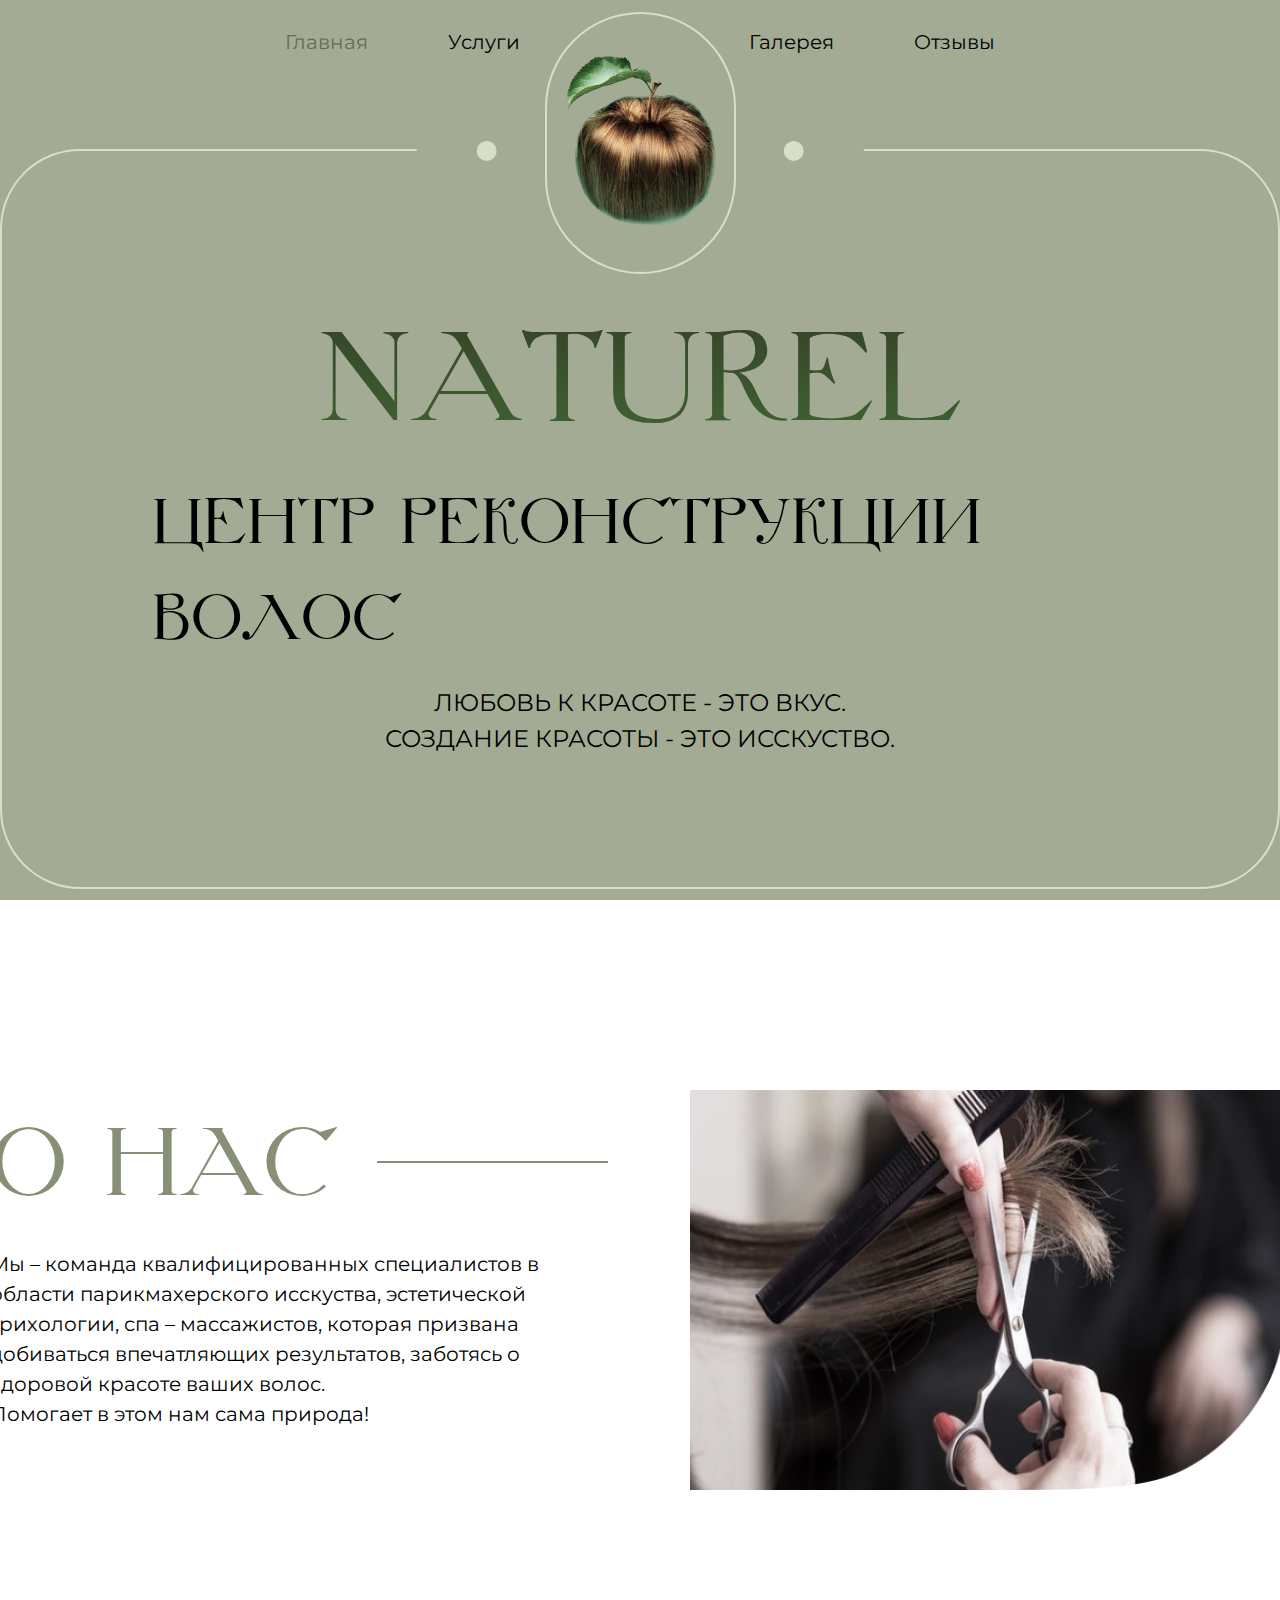
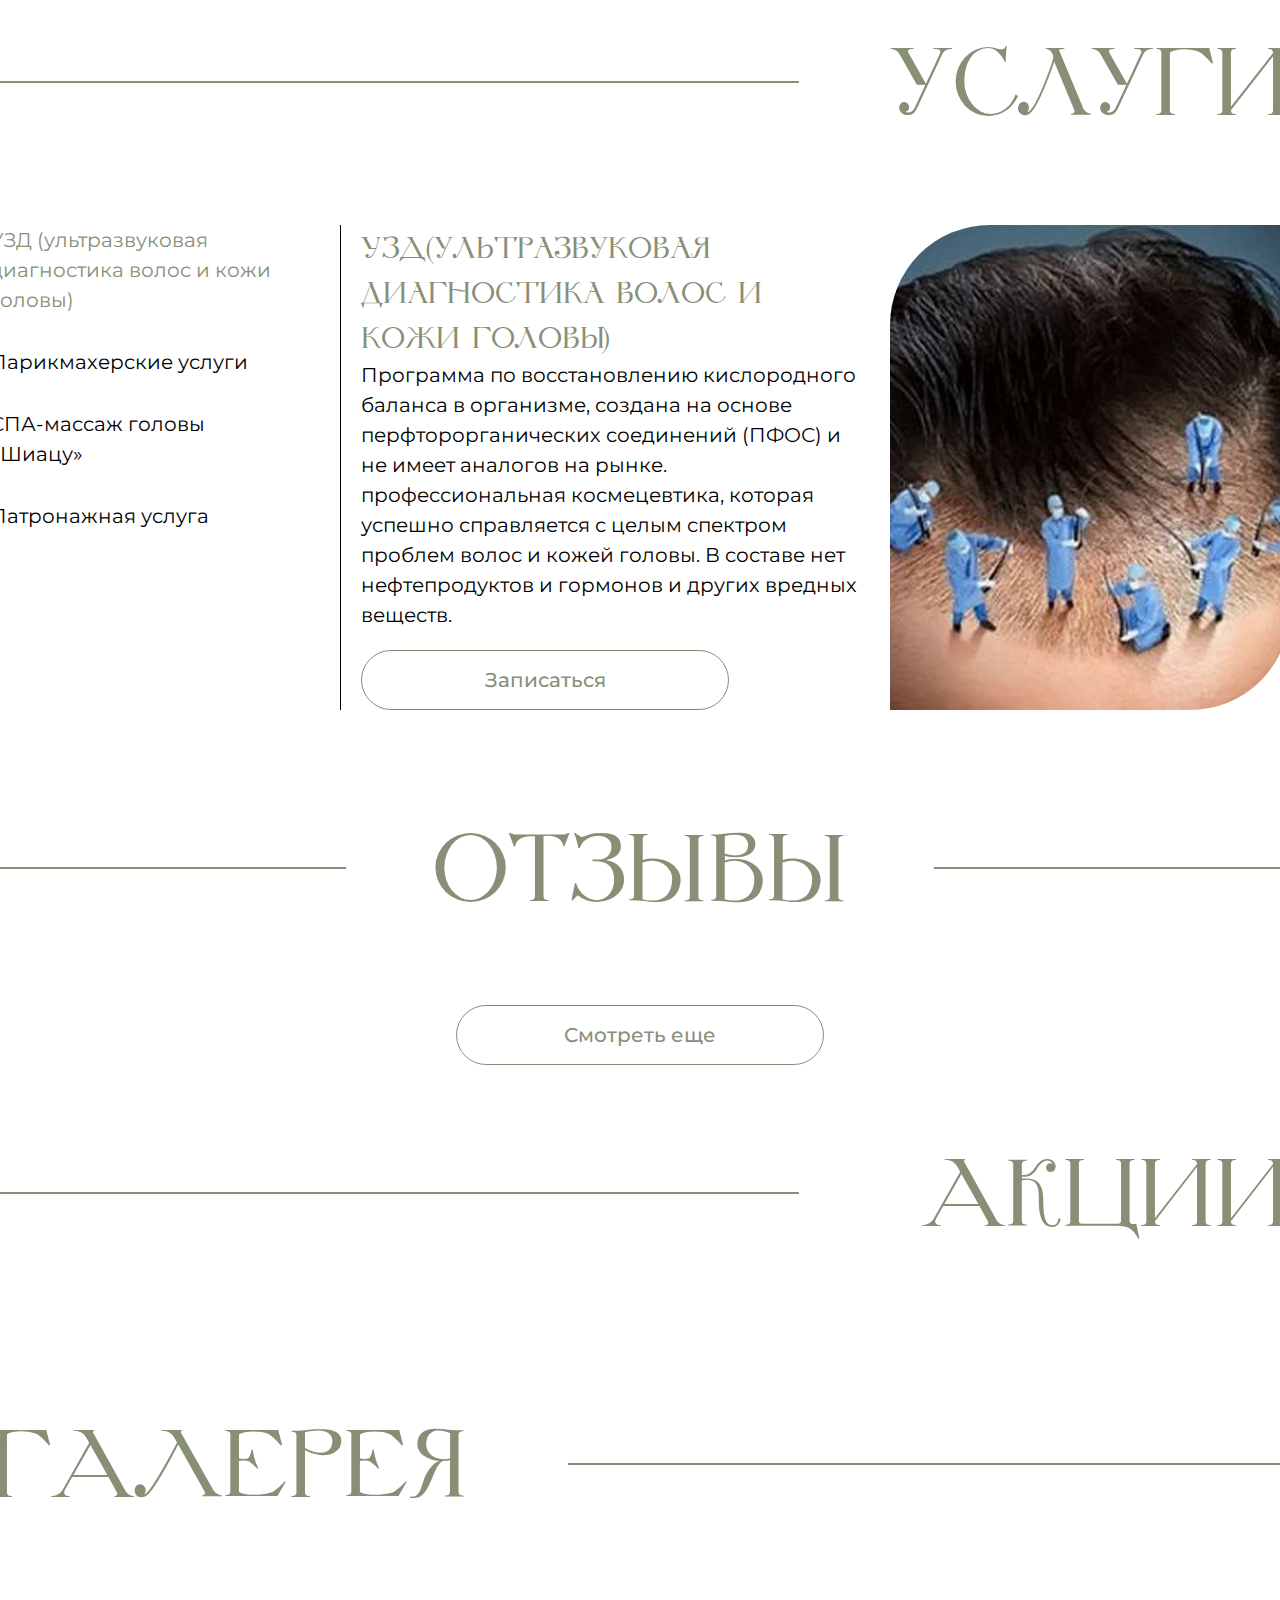
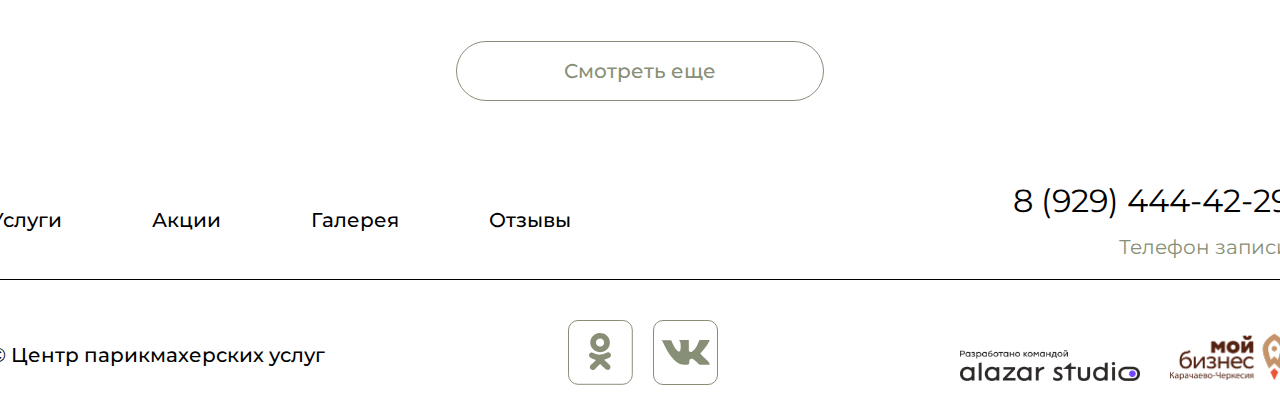
==== commit 0374d426: "Release" ====
--- a/index.html
+++ b/index.html
@@ -38,8 +38,9 @@
                 <div class="closeBlock"></div>
                 <h1>NАТUREL</h1>
                 <h2>ЦЕНТР РЕКОНСТРУКЦИИ ВОЛОС</h2>
-                <p>
-                    Мы с полной уверенностью гарантируем качество всех наших услуг.
+                <p style="text-align: center;">
+                    Любовь к красоте - это вкус. <br>
+                    Создание красоты - это исскуство.
                 </p>
             </div>
         </div>
@@ -80,14 +81,20 @@
                     <div class="services-1">
 
                         <nav class="tabs">
-                            <ul>
+                            <ul class="dropdown">
                                 <li><a href="#tab1" class="active">УЗД (ультразвуковая диагностика волос и кожи
                                         головы)</a></li>
-                                <li><a href="#tab2">Стрижка мужская</a></li>
-                                <li><a href="#tab3">Стрижка женская</a></li>
+
+                                <li>
+                                    <a href="#tab6" class="dropdown-link">Парикмахерские услуги</a>
+                                    <ul class="dropdown-menu">
+                                        <li>Окрашивание волос</li>
+                                        <li>Стрижка мужская</li>
+                                        <li>Стрижка женская</li>
+                                    </ul>
+                                </li>
+
                                 <li><a href="#tab4">СПА-массаж головы «Шиацу»</a></li>
-                                <li><a href="#tab5">Окрашивание волос</a></li>
-                                <li><a href="#tab6">Парикмахерские услуги</a></li>
                                 <li><a href="#tab7">Патронажная услуга</a></li>
                             </ul>
                         </nav>
@@ -104,39 +111,20 @@
                                 <button class="service_button">Записаться</button>
                             </div>
                             <div class="info_service_img">
-                                <img src="images/temp.jpeg" alt="#">
-                                <!-- <img src="images/usdiag1.jpeg" alt="#"> -->
-                            </div>
-                        </div>
-                        <div class="tab-content" id="tab2">
-                            <div class="info-service">
-                                <h2>Стрижка мужская</h2>
-                                <p>
-                                    Lorem ipsum dolor sit amet, consectetur adipiscing elit...
-                                </p>
-                                <button class="service_button">Записаться</button>
-                            </div>
-                            <div class="info_service_img">
-                                <img src="images/services.png" alt="#">
-                            </div>
-                        </div>
-                        <div class="tab-content" id="tab3">
-                            <div class="info-service">
-                                <h2>Стрижка женская</h2>
-                                <p>
-                                    Lorem ipsum dolor sit amet, consectetur adipiscing elit...
-                                </p>
-                                <button class="service_button">Записаться</button>
-                            </div>
-                            <div class="info_service_img">
-                                <img src="images/services.png" alt="#">
-                            </div>
-                        </div>
+                                <img src="images/usdiag1.jpeg" alt="#">
+                            </div>
+                        </div>
+
                         <div class="tab-content" id="tab4">
                             <div class="info-service">
                                 <h2>СПА-массаж головы «Шиацу»</h2>
                                 <p>
-                                    Lorem ipsum dolor sit amet, consectetur adipiscing elit...
+                                    Шиацу — японская разновидность массажа, на основе традиционной китайской медицины.
+                                    Метод заключается в воздействии на биологически активные точки, расположенные на
+                                    теле для облегчения болевых ощущений, омоложения кожи, снятия стресса, лечения и
+                                    профилактики различных патологий. Универсальная система позволяет не только
+                                    гармонично развивать свое тело, но и улучшить самочувствие, настроение с помощью
+                                    массажной терапии.
                                 </p>
                                 <button class="service_button">Записаться</button>
                             </div>
@@ -144,24 +132,14 @@
                                 <img src="images/spamassage2.jpeg" alt="#">
                             </div>
                         </div>
-                        <div class="tab-content" id="tab5">
-                            <div class="info-service">
-                                <h2>Окрашивание волос</h2>
-                                <p>
-                                    Lorem ipsum dolor sit amet, consectetur adipiscing elit...
-                                </p>
-                                <button class="service_button">Записаться</button>
-                            </div>
-                            <div class="info_service_img">
-                                <img src="images/services.png" alt="#">
-                            </div>
-                        </div>
+
                         <div class="tab-content" id="tab6">
                             <div class="info-service">
                                 <h2>Парикмахерские услуги</h2>
                                 <p>
                                     Создания привлекательного образа мастерами-стилистами
                                 </p>
+
                                 <button class="service_button">Записаться</button>
                             </div>
                             <div class="info_service_img">
--- a/css/main.css
+++ b/css/main.css
@@ -168,7 +168,7 @@
 .services nav {
   display: flex;
   flex-direction: column;
-  justify-content: center;
+  /* justify-content: center; */
   padding-right: 50px;
   border-right: 1px solid #000;
 }
@@ -399,8 +399,6 @@
 .info_service_img {
   display: flex;
 }
-
-
 
 .filter-box {
   /* width: 1300px; */
@@ -851,6 +849,7 @@
 }
 
 .text p {
+  text-align: center;
   color: #000;
   font-size: 24px;
   font-style: normal;
@@ -1063,7 +1062,6 @@
   margin-right: 30px;
 }
 
-
 .info-service {
   /* display: flex; */
   margin-top: 20px;
@@ -1192,7 +1190,8 @@
 .aboutService_left {
   display: flex;
   flex-direction: column;
-  gap: 50px;
+  justify-content: space-between;
+  gap: 30px;
 }
 
 .aboutService_left__title {
@@ -1208,6 +1207,7 @@
   font-size: 20px;
   font-weight: 400;
   line-height: 150%;
+  height: 100%;
 }
 
 .aboutService_left a button {
@@ -1344,7 +1344,6 @@
 
 .dropdown-content li:hover {
   /* background-color: #fff; */
- 
 }
 
 /* .dropdown:hover .dropdown-content {
@@ -1358,3 +1357,13 @@
 .tab-content .info-service {
   margin: 0;
 }
+
+.dropdown-menu {
+  margin-top: 20px;
+  display: none !important;
+  gap: 20px !important;
+}
+
+.show {
+  display: flex !important;
+}
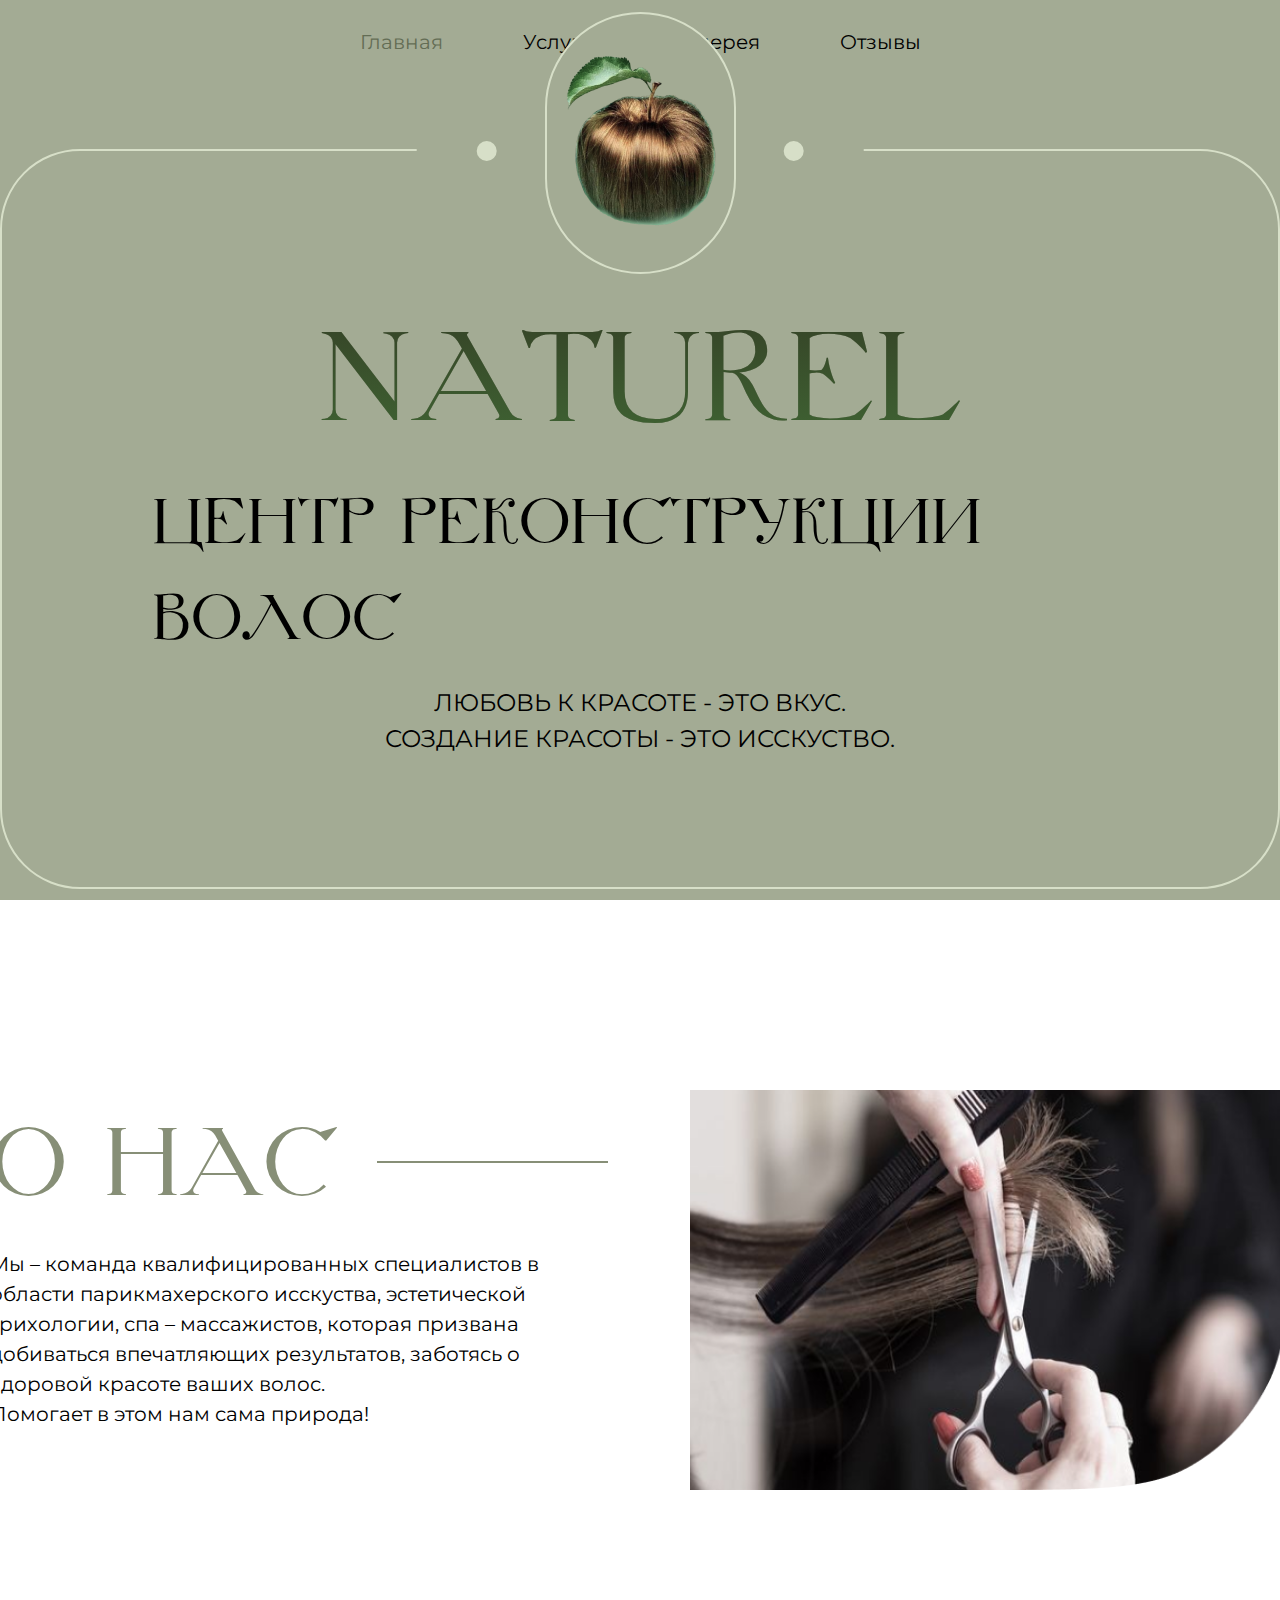
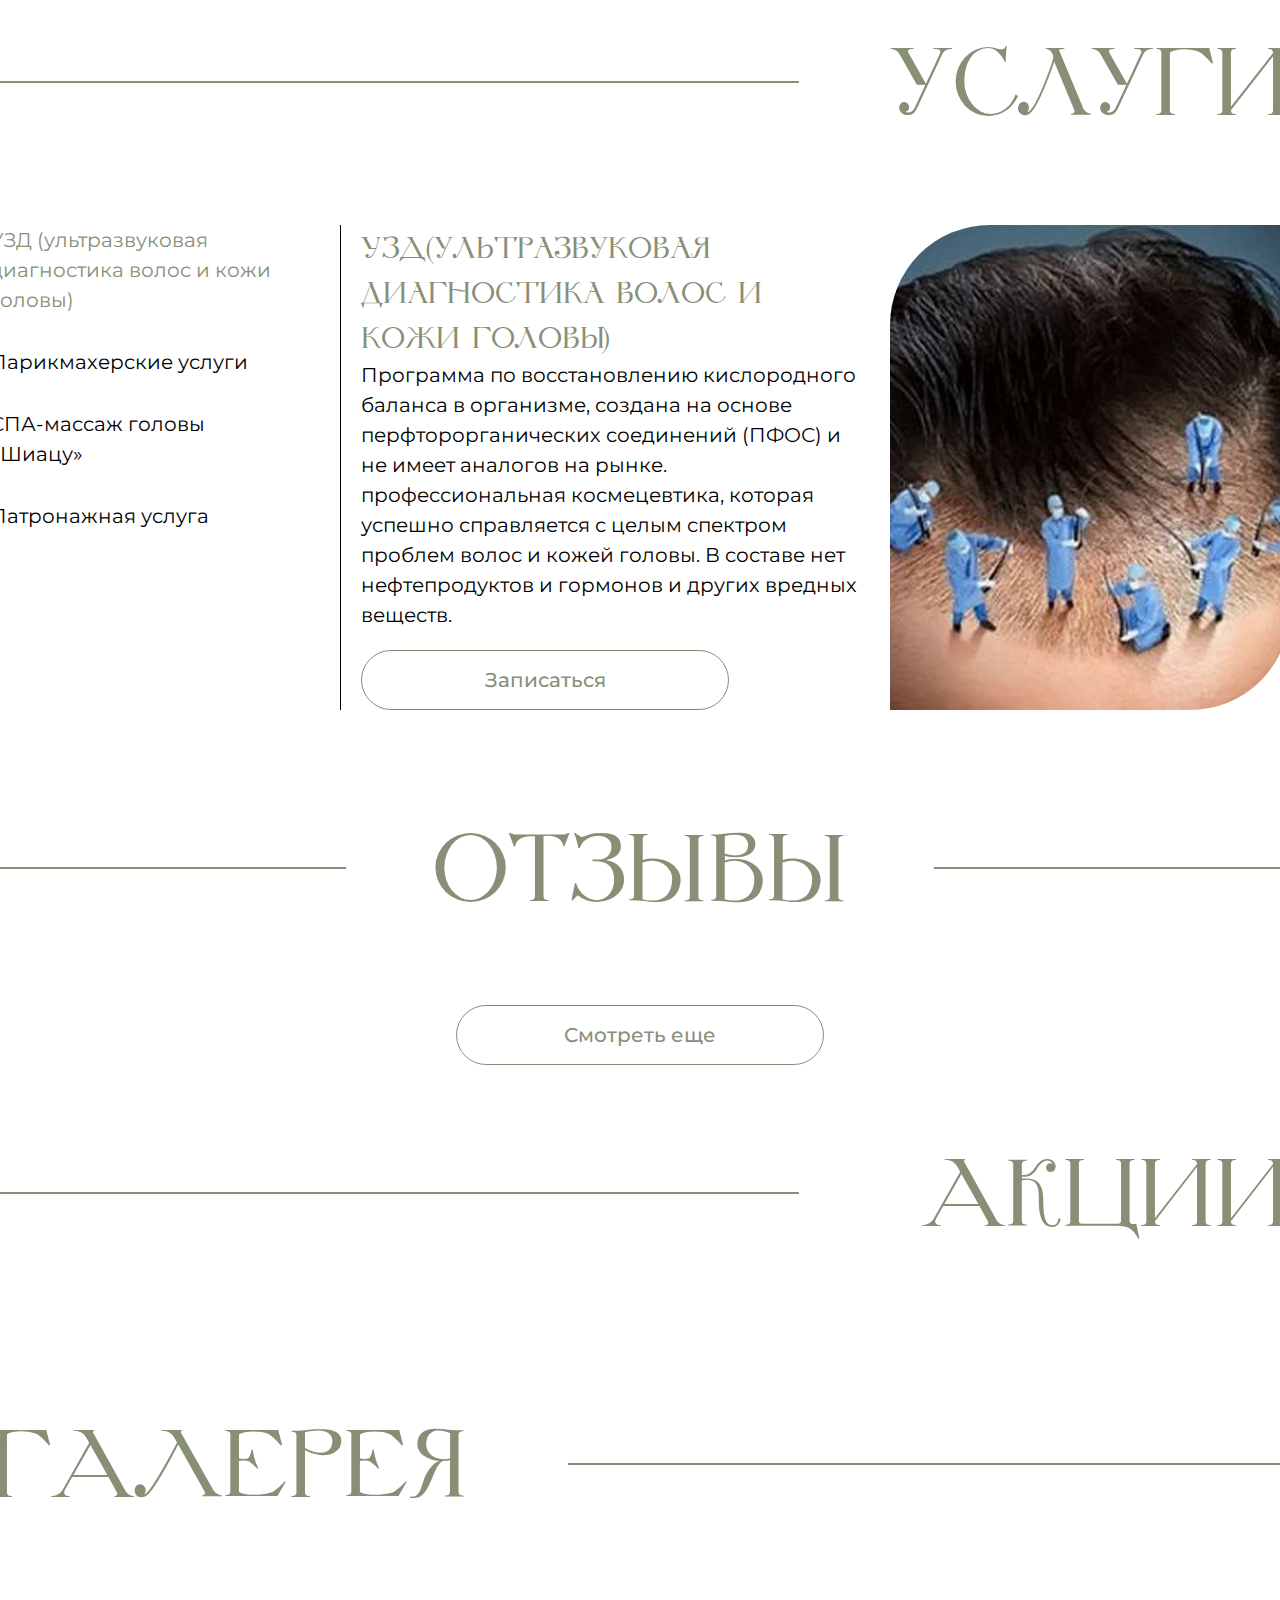
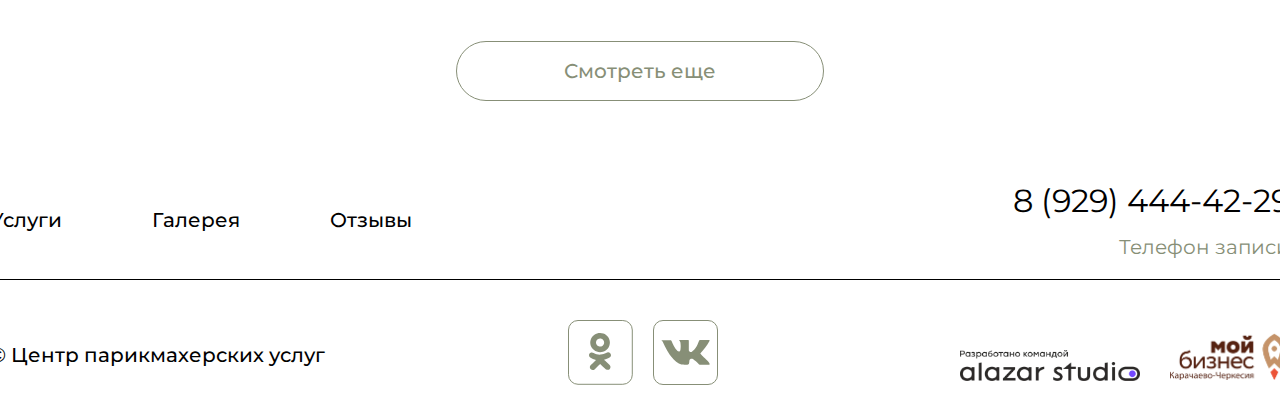
==== commit 16330258: "site relocated" ====
--- a/index.html
+++ b/index.html
@@ -23,10 +23,10 @@
         <nav>
             <ul>
                 <li><a href="/" class="activeLink">Главная</a></li>
-                <li><a href="service.html">Услуги</a></li>
-                <li><a href="shares.html">Акции</a></li>
-                <li><a href="galery.html">Галерея</a></li>
-                <li><a href="feedback.html">Отзывы</a></li>
+                <li class="navigation_menu__service"><a href="service.html">Услуги</a></li>
+                <li class="navigation_menu__shares"><a href="shares.html">Акции</a></li>
+                <li class="navigation_menu__galery"><a href="galery.html">Галерея</a></li>
+                <li class="navigation_menu__feedback"><a href="feedback.html">Отзывы</a></li>
             </ul>
         </nav>
 
@@ -164,46 +164,14 @@
                 </div>
             </div>
 
-            <div class="action-box">
+            <div class="action-box feedback_section">
                 <div class="about-title">
                     <div class="about-title_line3"></div>
                     <div class="about-title_name">ОТЗЫВЫ</div>
                     <div class="about-title_line3"></div>
                 </div>
                 <div class="card-list">
-                    <!-- 
-                    <div class="row" style="display: none;">
-                        <div class="card">
-                            <img src="images/portret.jpg" alt="">
-                            <h3>Lorem ispum</h3>
-                            <p>
-“Sed ut perspiciatis unde omnis iste natus error sit voluptatem accusantium
-                                doloremque laudantium,
-                                totam rem aperiam, eaque ipsa quae ab illo
-                            
-</p>
-                        </div>
-                        <div class="card">
-                            <img src="images/portret.jpg" alt="">
-                            <h3>Lorem ispum</h3>
-                            <p>
-“Sed ut perspiciatis unde omnis iste natus error sit voluptatem accusantium
-                                doloremque laudantium,
-                                totam rem aperiam, eaque ipsa quae ab illo
-                            
-</p>
-                        </div>
-                        <div class="card">
-                            <img src="images/portret.jpg" alt="">
-                            <h3>Lorem ispum</h3>
-                            <p>
-“Sed ut perspiciatis unde omnis iste natus error sit voluptatem accusantium
-                                doloremque laudantium,
-                                totam rem aperiam, eaque ipsa quae ab illo
-                            
-</p>
-                        </div>
-                    </div> -->
+
                 </div>
 
                 <a href="feedback.html" class="row_seeMore">
@@ -211,7 +179,7 @@
                 </a>
             </div>
 
-            <div class="services-box">
+            <div class="services-box shares_section">
                 <div class="about-title">
                     <div class="about-title_line2"></div>
                     <div class="about-title_name">АКЦИИ</div>
--- a/css/main.css
+++ b/css/main.css
@@ -1364,6 +1364,15 @@
   gap: 20px !important;
 }
 
+.dropdown-menu li {
+  padding-left: 20px;
+}
+
 .show {
   display: flex !important;
 }
+
+.navigation_menu__shares {
+  display: none;
+}
+
